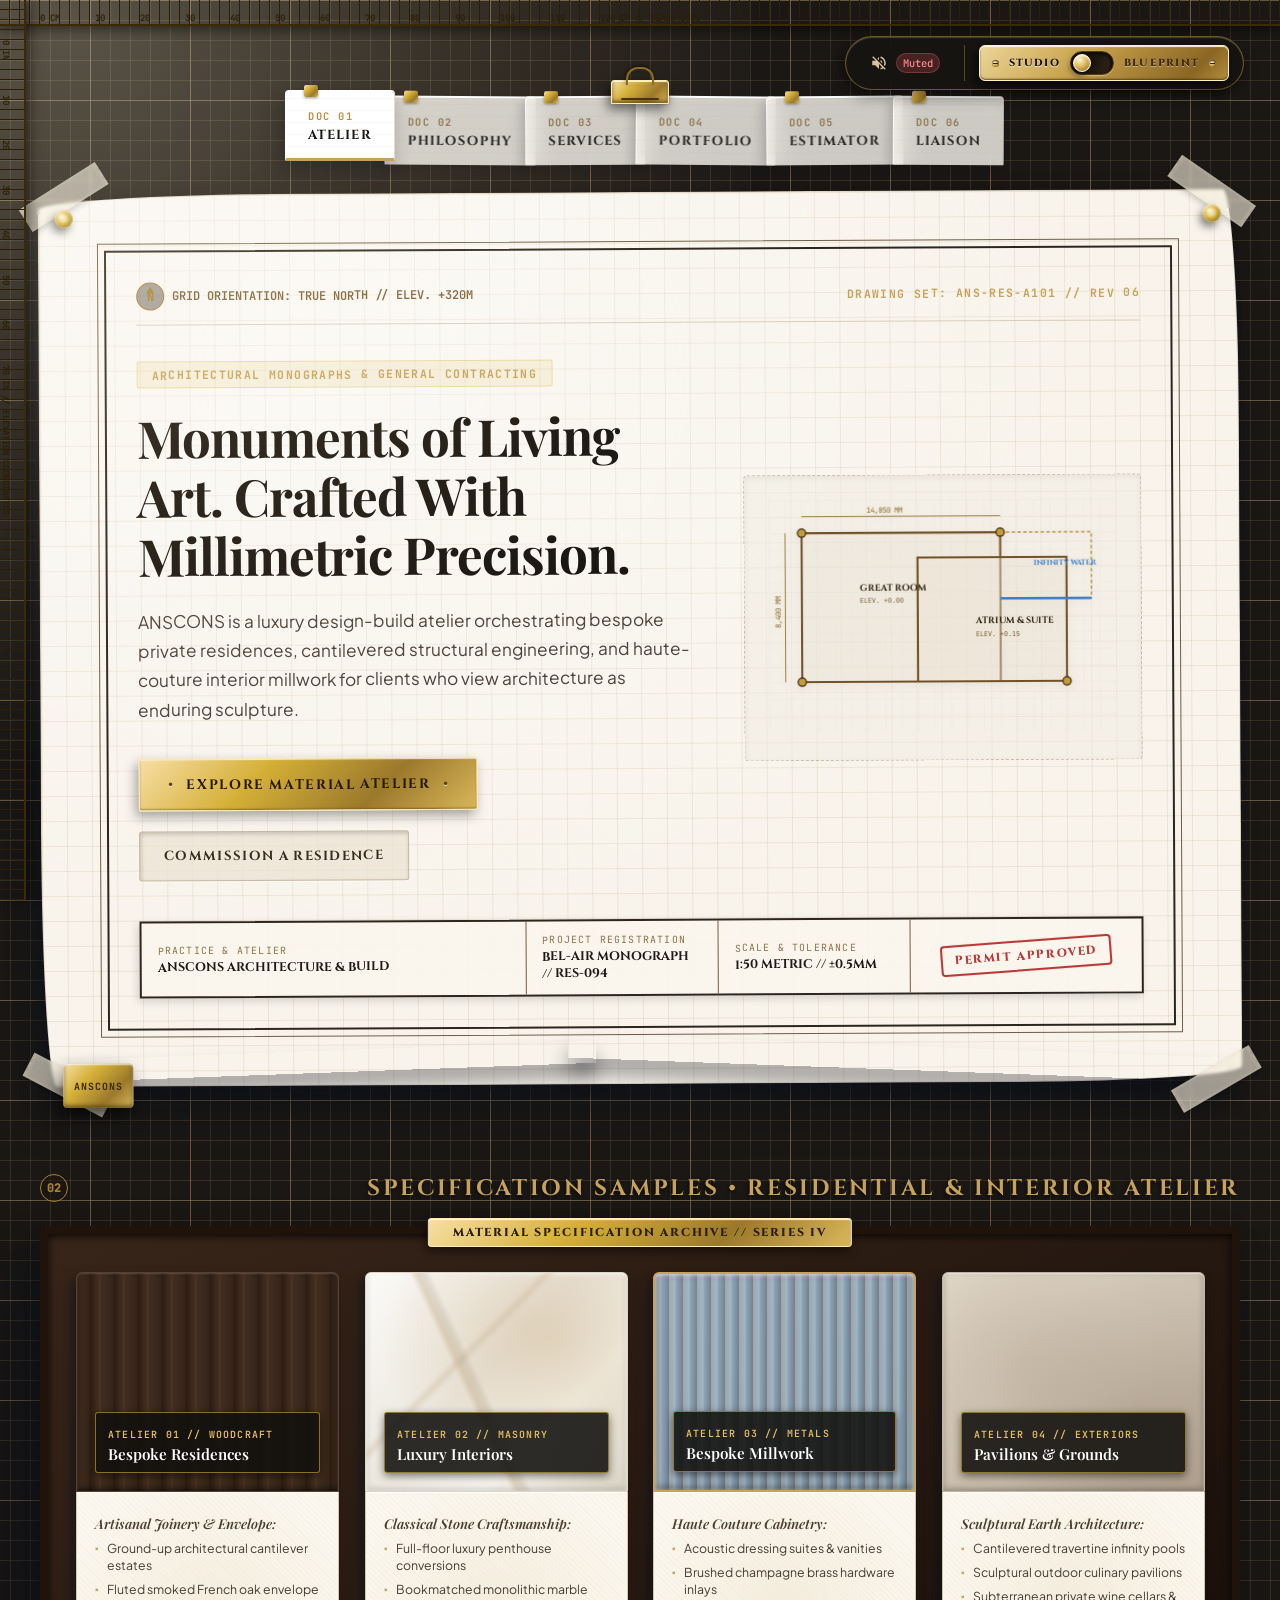
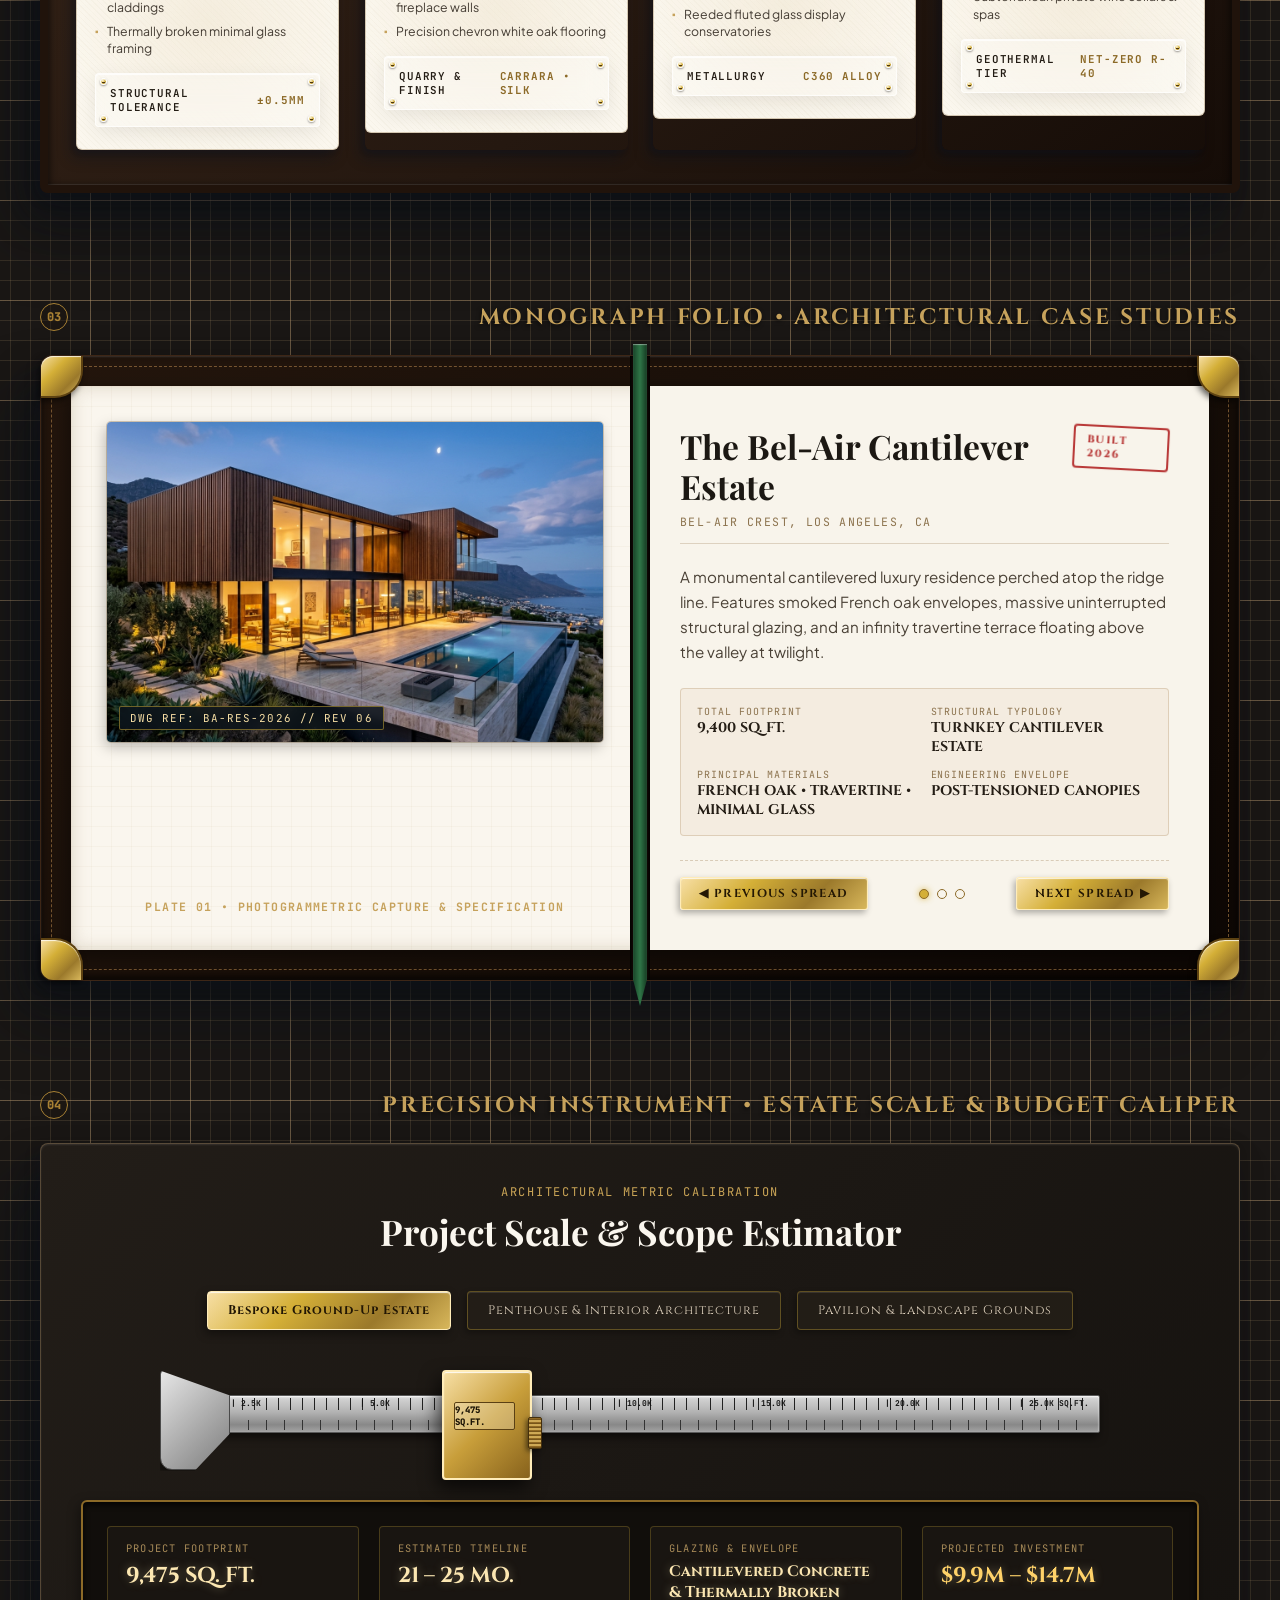
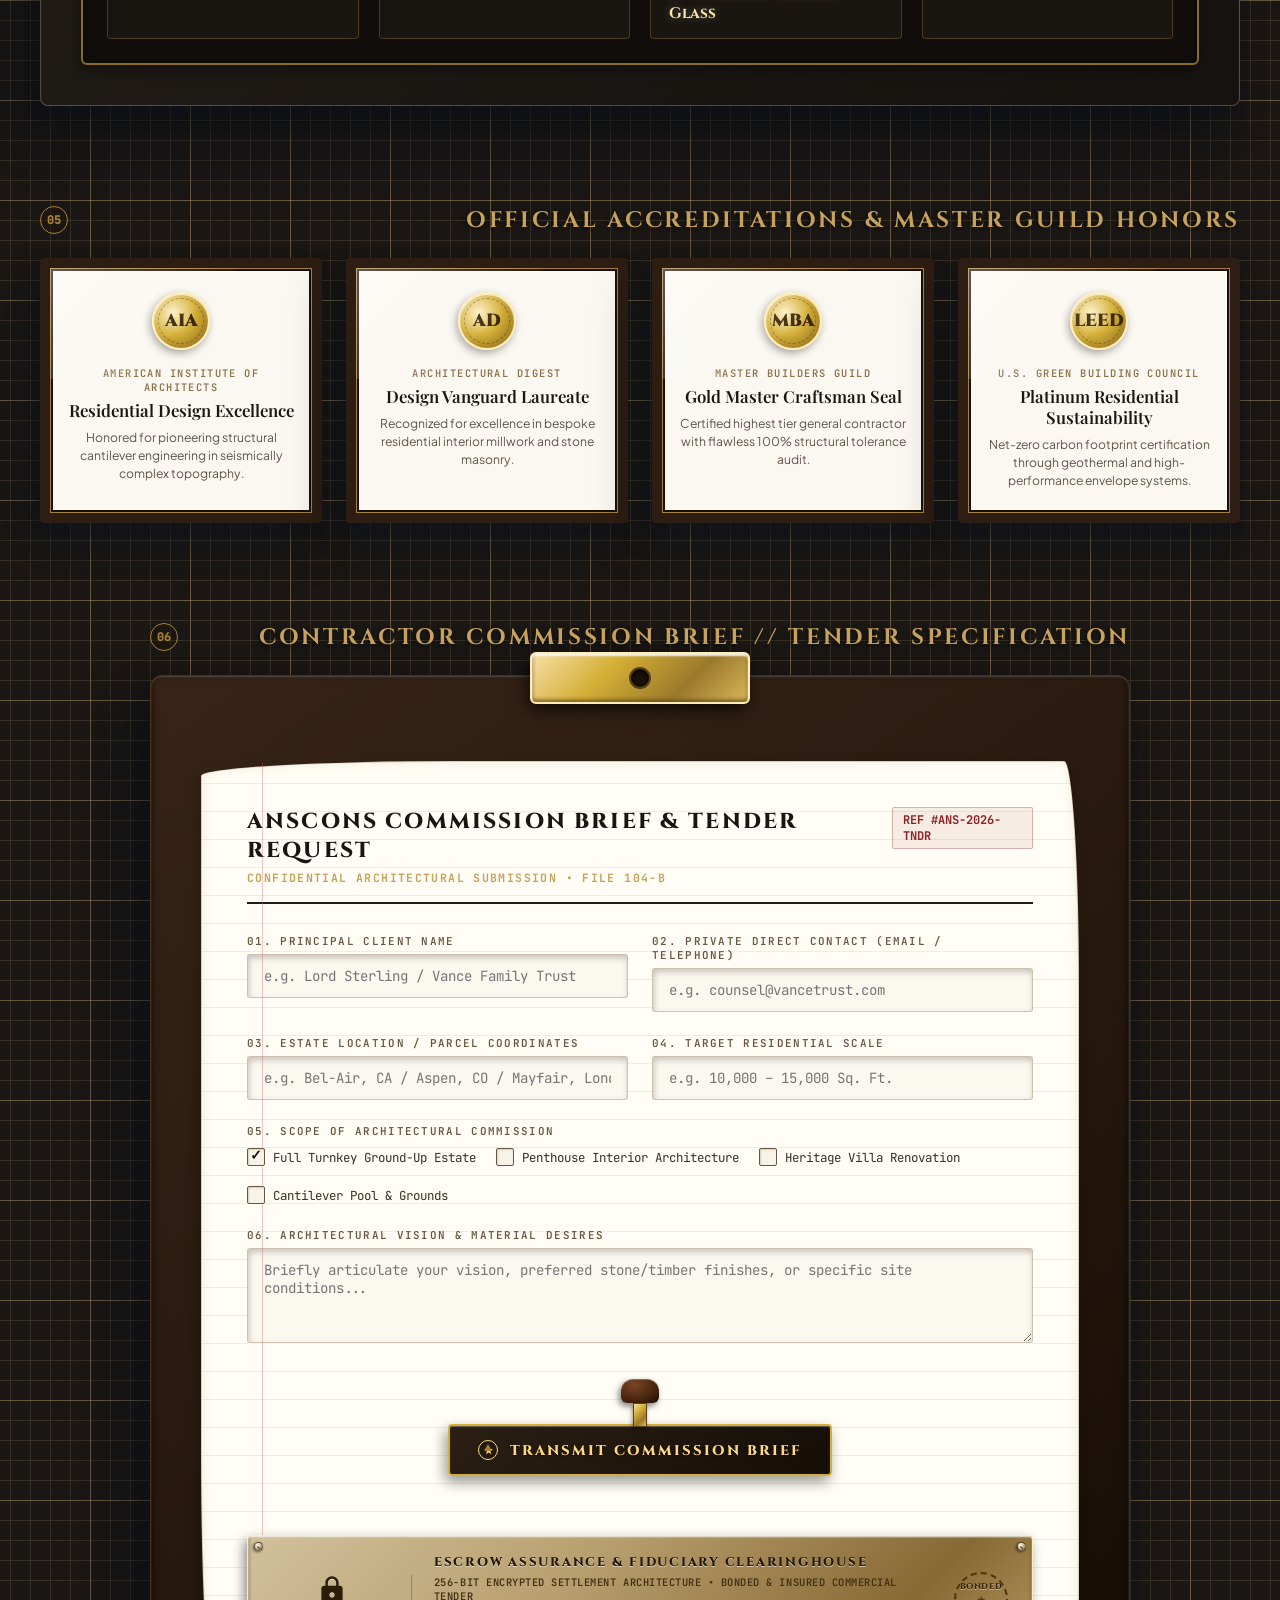
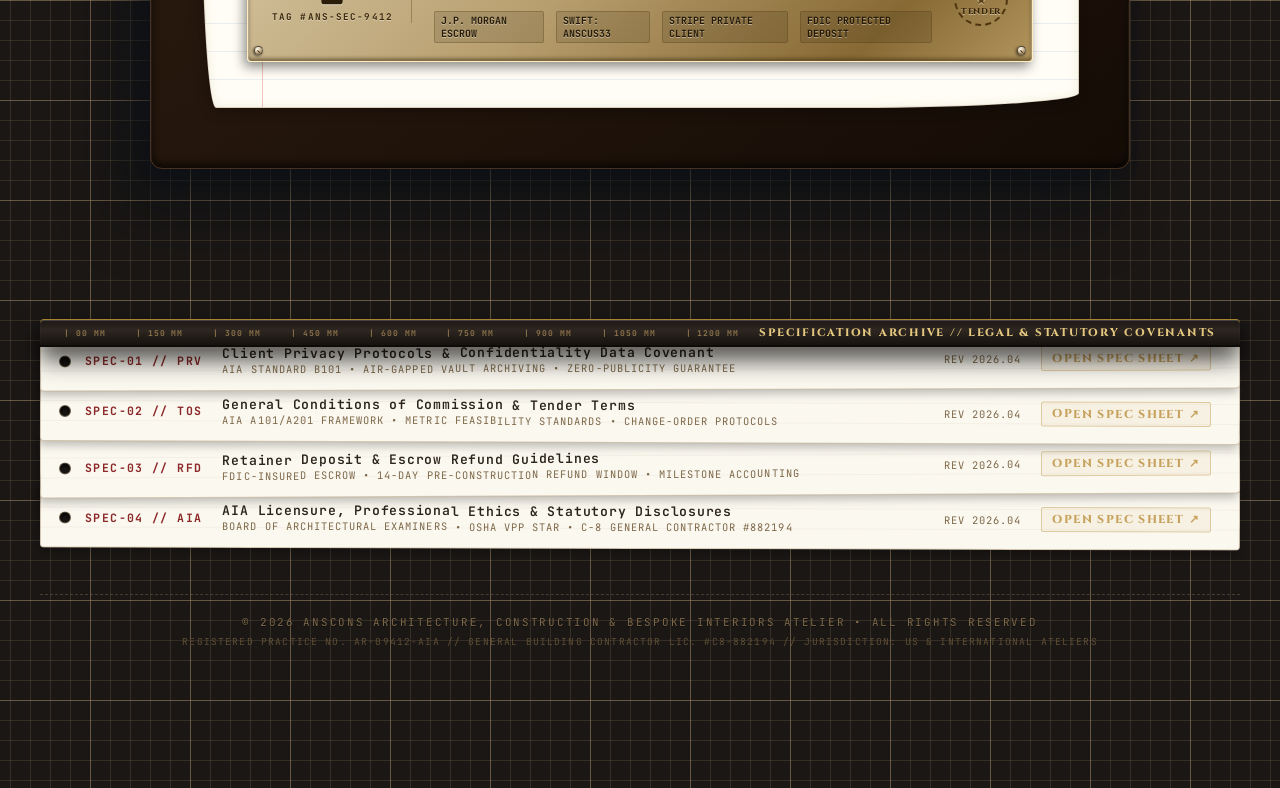
==== index.html @ 358060ad "Website UI completed" ====
<!DOCTYPE html>
<html lang="en">
<head>
  <meta charset="UTF-8">
  <meta name="viewport" content="width=device-width, initial-scale=1.0">
  <title>ANSCONS | Architecture, Construction & Bespoke Residential Interiors</title>
  <meta name="description" content="Bespoke General Contracting, Luxury Residential Architecture, and Refined Interior Millwork. Crafted with millimetric precision.">
  
  <!-- Skeuomorphic Stylesheets -->
  <link rel="stylesheet" href="css/main.css">
  <link rel="stylesheet" href="css/desk.css">
  <link rel="stylesheet" href="css/nav.css">
  <link rel="stylesheet" href="css/hero.css">
  <link rel="stylesheet" href="css/materials.css">
  <link rel="stylesheet" href="css/portfolio.css">
  <link rel="stylesheet" href="css/caliper.css">
  <link rel="stylesheet" href="css/credentials.css">
  <link rel="stylesheet" href="css/clipboard.css">
  <link rel="stylesheet" href="css/legal-specs.css">
  <link rel="stylesheet" href="css/responsive.css">
</head>
<body class="studio-mode" data-theme="studio">

  <!-- Floating Brass Return-To-Origin (Top of Desk) Compass Widget -->
  <button id="btn-return-origin" class="btn-return-origin" title="Return to Drawing Sheet Origin (Top)" aria-label="Return to top of drafting table">
    <span class="compass-needle" aria-hidden="true">▲</span>
    <span class="origin-text">ORIGIN (TOP)</span>
  </button>

  <!-- Desktop Virtual Light Glow (Top-Left Desk Lamp) -->
  <div class="desk-lamp-glow" aria-hidden="true"></div>

  <!-- Calibrated Metric & Imperial Marginal Desk Rulers -->
  <div class="desk-ruler-top" aria-hidden="true">
    <span>0 CM &nbsp; &nbsp; &nbsp; 10 &nbsp; &nbsp; &nbsp; 20 &nbsp; &nbsp; &nbsp; 30 &nbsp; &nbsp; &nbsp; 40 &nbsp; &nbsp; &nbsp; 50 &nbsp; &nbsp; &nbsp; 60 &nbsp; &nbsp; &nbsp; 70 &nbsp; &nbsp; &nbsp; 80 &nbsp; &nbsp; &nbsp; 90 &nbsp; &nbsp; &nbsp; 100 &nbsp; &nbsp; &nbsp; 110 &nbsp; &nbsp; &nbsp; 120 CM // SCALE 1:50</span>
  </div>
  <div class="desk-ruler-left" aria-hidden="true">
    <span>0 IN &nbsp; &nbsp; &nbsp; 10 &nbsp; &nbsp; &nbsp; 20 &nbsp; &nbsp; &nbsp; 30 &nbsp; &nbsp; &nbsp; 40 &nbsp; &nbsp; &nbsp; 50 &nbsp; &nbsp; &nbsp; 60 &nbsp; &nbsp; &nbsp; 70 IN // ELEVATION COORDINATES</span>
  </div>

  <!-- Desk HUD Controls (Audio Mute Toggle & Solid Cast-Brass Snap Toggle Switch) -->
  <div class="desk-controls-hud">
    <!-- Audio Toggle: MUTED BY DEFAULT per instructions -->
    <button class="desk-audio-toggle" id="desk-audio-toggle" aria-label="Toggle mechanical audio feedback">
      <svg class="audio-icon" viewBox="0 0 24 24">
        <path d="M16.5 12c0-1.77-1.02-3.29-2.5-4.03v2.21l2.45 2.45c.03-.2.05-.41.05-.63zm2.5 0c0 .94-.2 1.82-.54 2.64l1.51 1.51C20.63 14.91 21 13.5 21 12c0-4.28-2.99-7.86-7-8.77v2.06c2.89.86 5 3.54 5 6.71zM4.27 3L3 4.27 7.73 9H3v6h4l5 5v-6.73l4.25 4.25c-.67.52-1.42.93-2.25 1.18v2.06c1.38-.31 2.63-.95 3.69-1.81L19.73 21 21 19.73 4.27 3zM12 4L9.91 6.09 12 8.18V4z"/>
      </svg>
      <span class="desk-audio-badge" id="audio-status-badge">Muted</span>
    </button>

    <!-- Solid Cast-Brass Snap Toggle Switch (Studio Warm vs Cyanotype Blueprint) -->
    <div class="lamp-lever-container">
      <div class="brass-switch-plate" id="brass-theme-lever" title="Snap toggle switch between Studio Warm Lamp and Blueprint Cyanotype mode">
        <div class="plate-screw" aria-hidden="true"></div>
        <span class="switch-mode-label active" id="label-mode-studio">STUDIO</span>
        <div class="brass-toggle-housing" aria-hidden="true">
          <div class="brass-toggle-bat" id="brass-toggle-bat"></div>
        </div>
        <span class="switch-mode-label" id="label-mode-blueprint">BLUEPRINT</span>
        <div class="plate-screw" aria-hidden="true"></div>
      </div>
    </div>
  </div>

  <!-- Master Drafting Table Layout -->
  <div class="drafting-table">

    <!-- Sticky Architectural Tracing Paper (Vellum) Navigation Clamped with Brass Clips -->
    <header class="tracing-nav-container">
      <div class="tracing-nav-track">
        <div class="brass-blueprint-clip" aria-hidden="true"></div>
        <a href="index.html" class="vellum-tab active" title="Atelier Master Drawing Sheet">
          <div class="vellum-tab-clip" aria-hidden="true"></div>
          <span class="tab-code">DOC 01</span>
          <span class="tab-title">ATELIER</span>
        </a>
        <a href="about.html" class="vellum-tab" title="Philosophy & Heritage Ledger">
          <div class="vellum-tab-clip" aria-hidden="true"></div>
          <span class="tab-code">DOC 02</span>
          <span class="tab-title">PHILOSOPHY</span>
        </a>
        <a href="services.html" class="vellum-tab" title="Bespoke Architectural Services">
          <div class="vellum-tab-clip" aria-hidden="true"></div>
          <span class="tab-code">DOC 03</span>
          <span class="tab-title">SERVICES</span>
        </a>
        <a href="projects.html" class="vellum-tab" title="Monograph Folio of Built Works">
          <div class="vellum-tab-clip" aria-hidden="true"></div>
          <span class="tab-code">DOC 04</span>
          <span class="tab-title">PORTFOLIO</span>
        </a>
        <a href="estimator.html" class="vellum-tab" title="Scale Caliper Project Estimator">
          <div class="vellum-tab-clip" aria-hidden="true"></div>
          <span class="tab-code">DOC 05</span>
          <span class="tab-title">ESTIMATOR</span>
        </a>
        <a href="contact.html" class="vellum-tab" title="Commission Liaison Brief">
          <div class="vellum-tab-clip" aria-hidden="true"></div>
          <span class="tab-code">DOC 06</span>
          <span class="tab-title">LIAISON</span>
        </a>
      </div>
    </header>

    <!-- SECTION 1: Master Architectural Blueprint & Title Block (Hero) -->
    <section id="section-hero" class="hero-blueprint-sheet paper-curl-shadow deckled-paper">
      <!-- Pinned Drafting Masking Tape & Brass Pushpins -->
      <div class="drafting-tape tape-tl"></div>
      <div class="drafting-tape tape-tr"></div>
      <div class="drafting-tape tape-bl"></div>
      <div class="drafting-tape tape-br"></div>
      <div class="brass-pushpin" style="top: 14px; left: 16px;"></div>
      <div class="brass-pushpin" style="top: 14px; right: 16px;"></div>

      <div class="blueprint-border-frame">
        <div class="sheet-header-meta">
          <div class="north-arrow-badge">
            <div class="north-symbol">N</div>
            <span>GRID ORIENTATION: TRUE NORTH // ELEV. +320M</span>
          </div>
          <div class="arch-label">DRAWING SET: ANS-RES-A101 // REV 06</div>
        </div>

        <div class="hero-content-core">
          <div class="hero-text-column">
            <div class="hero-subtitle-tag">
              <span class="arch-label">ARCHITECTURAL MONOGRAPHS &amp; GENERAL CONTRACTING</span>
            </div>
            <h1 class="hero-main-title">Monuments of Living Art. Crafted With Millimetric Precision.</h1>
            <p class="hero-description-copy">
              ANSCONS is a luxury design-build atelier orchestrating bespoke private residences, cantilevered structural engineering, and haute-couture interior millwork for clients who view architecture as enduring sculpture.
            </p>
            <div class="hero-actions-cluster">
              <a href="#section-materials" class="btn-brass-plaque">EXPLORE MATERIAL ATELIER</a>
              <a href="#section-commission" class="btn-vellum-debossed">COMMISSION A RESIDENCE</a>
            </div>
          </div>

          <!-- Hero Right: Architectural Floor Plan & Structural Isometric SVG -->
          <div class="hero-schematic-preview">
            <svg class="schematic-svg" viewBox="0 0 420 280" fill="none" xmlns="http://www.w3.org/2000/svg">
              <!-- Grid background -->
              <defs>
                <pattern id="hero-grid" width="20" height="20" patternUnits="userSpaceOnUse">
                  <path d="M 20 0 L 0 0 0 20" fill="none" stroke="rgba(180,150,110,0.15)" stroke-width="0.8"/>
                </pattern>
              </defs>
              <rect width="420" height="280" fill="url(#hero-grid)" />
              
              <!-- Cantilever Floor Plan Walls -->
              <rect x="40" y="40" width="240" height="180" stroke="#705228" stroke-width="2.5" fill="rgba(240,230,215,0.3)"/>
              <rect x="180" y="70" width="180" height="150" stroke="#705228" stroke-width="2.5" fill="rgba(240,230,215,0.4)"/>
              
              <!-- Cantilever Balcony & Infinity Edge -->
              <path d="M 280 40 L 390 40 L 390 120 L 280 120" stroke="#b89347" stroke-dasharray="4 3" stroke-width="1.8"/>
              <path d="M 280 120 L 390 120" stroke="#3b7cc4" stroke-width="3"/>
              
              <!-- Column nodes & dimensions -->
              <circle cx="40" cy="40" r="5" fill="#c49b38" stroke="#3d290c" stroke-width="1.5"/>
              <circle cx="280" cy="40" r="5" fill="#c49b38" stroke="#3d290c" stroke-width="1.5"/>
              <circle cx="40" cy="220" r="5" fill="#c49b38" stroke="#3d290c" stroke-width="1.5"/>
              <circle cx="360" cy="220" r="5" fill="#c49b38" stroke="#3d290c" stroke-width="1.5"/>
              
              <!-- Dimension Lines -->
              <line x1="40" y1="20" x2="280" y2="20" stroke="#8c6a28" stroke-width="1"/>
              <text x="140" y="16" font-family="'JetBrains Mono'" font-size="9" fill="#8c6a28" text-anchor="middle">14,850 MM</text>
              <line x1="20" y1="40" x2="20" y2="220" stroke="#8c6a28" stroke-width="1"/>
              <text x="14" y="135" font-family="'JetBrains Mono'" font-size="9" fill="#8c6a28" text-anchor="middle" transform="rotate(-90 14 135)">8,400 MM</text>

              <!-- Space labels -->
              <text x="110" y="110" font-family="'Cinzel'" font-size="11" font-weight="700" fill="#2e2211">GREAT ROOM</text>
              <text x="110" y="125" font-family="'JetBrains Mono'" font-size="8" fill="#755a30">ELEV. +0.00</text>

              <text x="250" y="150" font-family="'Cinzel'" font-size="11" font-weight="700" fill="#2e2211">ATRIUM &amp; SUITE</text>
              <text x="250" y="165" font-family="'JetBrains Mono'" font-size="8" fill="#755a30">ELEV. +0.15</text>

              <text x="320" y="80" font-family="'Cinzel'" font-size="9" font-weight="700" fill="#3b7cc4">INFINITY WATER</text>
            </svg>
          </div>
        </div>

        <!-- Master Title Block Standard -->
        <div class="architect-title-block">
          <div class="title-block-cell">
            <span class="cell-caption">PRACTICE &amp; ATELIER</span>
            <span class="cell-value">ANSCONS ARCHITECTURE &amp; BUILD</span>
          </div>
          <div class="title-block-cell">
            <span class="cell-caption">PROJECT REGISTRATION</span>
            <span class="cell-value">BEL-AIR MONOGRAPH // RES-094</span>
          </div>
          <div class="title-block-cell">
            <span class="cell-caption">SCALE &amp; TOLERANCE</span>
            <span class="cell-value">1:50 METRIC // ±0.5MM</span>
          </div>
          <div class="title-block-cell" style="align-items: center;">
            <div class="title-block-stamp">PERMIT APPROVED</div>
          </div>
        </div>
      </div>

      <!-- Solid Brass Corner Paperweight -->
      <div class="brass-corner-weight" aria-hidden="true">ANSCONS</div>
    </section>

    <!-- SECTION 2: Material Sample Desk Tray (Services) -->
    <section id="section-materials" class="material-tray-section">
      <div class="section-ribbon-tag">
        <div class="north-symbol">02</div>
        <h2 class="section-ribbon-title">Specification Samples • Residential &amp; Interior Atelier</h2>
      </div>

      <!-- Oiled Dark Walnut Organizer Box -->
      <div class="walnut-sample-tray">
        <div class="tray-brass-plaque">MATERIAL SPECIFICATION ARCHIVE // SERIES IV</div>

        <div class="material-samples-grid">
          
          <!-- Sample 1: Fluted French Smoked Oak (Bespoke Residential) -->
          <div class="material-block sample-wood" tabindex="0">
            <div class="material-surface">
              <div class="material-inlay-badge">
                <span class="material-code">ATELIER 01 // WOODCRAFT</span>
                <h3 class="material-title">Bespoke Residences</h3>
              </div>
            </div>
            
            <!-- Classic Coarse-Grain Watercolor Paper Card -->
            <div class="coarse-watercolor-card">
              <div class="classic-scope-title">Artisanal Joinery &amp; Envelope:</div>
              <ul class="spec-scope-list">
                <li class="spec-scope-item">Ground-up architectural cantilever estates</li>
                <li class="spec-scope-item">Fluted smoked French oak envelope claddings</li>
                <li class="spec-scope-item">Thermally broken minimal glass framing</li>
              </ul>

              <!-- Modern Juxtaposition: Floating Frosted Glass with Polished Brass Screws -->
              <div class="floating-frosted-glass">
                <div class="standoff-brass-screw screw-tl"></div>
                <div class="standoff-brass-screw screw-tr"></div>
                <div class="standoff-brass-screw screw-bl"></div>
                <div class="standoff-brass-screw screw-br"></div>
                <div class="modern-metrics-content">
                  <span>STRUCTURAL TOLERANCE</span>
                  <span class="modern-badge-metric">±0.5MM</span>
                </div>
              </div>
            </div>
          </div>

          <!-- Sample 2: Bookmatched Calacatta Gold Marble (Penthouse Interiors) -->
          <div class="material-block sample-marble" tabindex="0">
            <div class="material-surface">
              <div class="marble-vein"></div>
              <div class="material-inlay-badge">
                <span class="material-code">ATELIER 02 // MASONRY</span>
                <h3 class="material-title">Luxury Interiors</h3>
              </div>
            </div>

            <!-- Classic Coarse-Grain Watercolor Paper Card -->
            <div class="coarse-watercolor-card">
              <div class="classic-scope-title">Classical Stone Craftsmanship:</div>
              <ul class="spec-scope-list">
                <li class="spec-scope-item">Full-floor luxury penthouse conversions</li>
                <li class="spec-scope-item">Bookmatched monolithic marble fireplace walls</li>
                <li class="spec-scope-item">Precision chevron white oak flooring</li>
              </ul>

              <!-- Modern Juxtaposition: Floating Frosted Glass with Polished Brass Screws -->
              <div class="floating-frosted-glass">
                <div class="standoff-brass-screw screw-tl"></div>
                <div class="standoff-brass-screw screw-tr"></div>
                <div class="standoff-brass-screw screw-bl"></div>
                <div class="standoff-brass-screw screw-br"></div>
                <div class="modern-metrics-content">
                  <span>QUARRY &amp; FINISH</span>
                  <span class="modern-badge-metric">CARRARA • SILK</span>
                </div>
              </div>
            </div>
          </div>

          <!-- Sample 3: Fluted Architectural Glass & Brass (Millwork) -->
          <div class="material-block sample-glass" tabindex="0">
            <div class="material-surface">
              <div class="material-inlay-badge">
                <span class="material-code">ATELIER 03 // METALS</span>
                <h3 class="material-title">Bespoke Millwork</h3>
              </div>
            </div>

            <!-- Classic Coarse-Grain Watercolor Paper Card -->
            <div class="coarse-watercolor-card">
              <div class="classic-scope-title">Haute Couture Cabinetry:</div>
              <ul class="spec-scope-list">
                <li class="spec-scope-item">Acoustic dressing suites &amp; vanities</li>
                <li class="spec-scope-item">Brushed champagne brass hardware inlays</li>
                <li class="spec-scope-item">Reeded fluted glass display conservatories</li>
              </ul>

              <!-- Modern Juxtaposition: Floating Frosted Glass with Polished Brass Screws -->
              <div class="floating-frosted-glass">
                <div class="standoff-brass-screw screw-tl"></div>
                <div class="standoff-brass-screw screw-tr"></div>
                <div class="standoff-brass-screw screw-bl"></div>
                <div class="standoff-brass-screw screw-br"></div>
                <div class="modern-metrics-content">
                  <span>METALLURGY</span>
                  <span class="modern-badge-metric">C360 ALLOY</span>
                </div>
              </div>
            </div>
          </div>

          <!-- Sample 4: Honed Roman Travertine (Estate Grounds) -->
          <div class="material-block sample-stone" tabindex="0">
            <div class="material-surface">
              <div class="material-inlay-badge">
                <span class="material-code">ATELIER 04 // EXTERIORS</span>
                <h3 class="material-title">Pavilions &amp; Grounds</h3>
              </div>
            </div>

            <!-- Classic Coarse-Grain Watercolor Paper Card -->
            <div class="coarse-watercolor-card">
              <div class="classic-scope-title">Sculptural Earth Architecture:</div>
              <ul class="spec-scope-list">
                <li class="spec-scope-item">Cantilevered travertine infinity pools</li>
                <li class="spec-scope-item">Sculptural outdoor culinary pavilions</li>
                <li class="spec-scope-item">Subterranean private wine cellars &amp; spas</li>
              </ul>

              <!-- Modern Juxtaposition: Floating Frosted Glass with Polished Brass Screws -->
              <div class="floating-frosted-glass">
                <div class="standoff-brass-screw screw-tl"></div>
                <div class="standoff-brass-screw screw-tr"></div>
                <div class="standoff-brass-screw screw-bl"></div>
                <div class="standoff-brass-screw screw-br"></div>
                <div class="modern-metrics-content">
                  <span>GEOTHERMAL TIER</span>
                  <span class="modern-badge-metric">NET-ZERO R-40</span>
                </div>
              </div>
            </div>
          </div>

        </div>
      </div>
    </section>

    <!-- SECTION 3: Leather-Bound Architectural Portfolio Folio (Past Projects) -->
    <section id="section-portfolio" class="portfolio-folio-section">
        <div class="section-ribbon-tag">
        <div class="north-symbol">03</div>
        <h2 class="section-ribbon-title">Monograph Folio • Architectural Case Studies</h2>
      </div>

      <!-- Hand-Stitched Leather Binder -->
      <div class="leather-folio-binder">
        <div class="brass-corner top-left" aria-hidden="true"></div>
        <div class="brass-corner top-right" aria-hidden="true"></div>
        <div class="brass-corner bottom-left" aria-hidden="true"></div>
        <div class="brass-corner bottom-right" aria-hidden="true"></div>
        <div class="binder-spine-groove" aria-hidden="true"></div>
        <div class="silk-ribbon-bookmark" aria-hidden="true"></div>

        <!-- Open Folio Spread -->
        <div class="folio-paper-spread">
          
          <!-- Left Page: Project Visual Render -->
          <div class="folio-page-left">
            <div class="page-photo-frame">
              <img id="folio-photo-img" class="page-photo-img" src="assets/images/project-1-belair.jpg" alt="The Bel-Air Cantilever Estate">
              <div id="folio-overlay-tag" class="photo-blueprint-overlay-tag">DWG REF: BA-RES-2026 // REV 06</div>
            </div>
            <div class="arch-label" style="text-align: center; margin-top: 10px;">PLATE 01 • PHOTOGRAMMETRIC CAPTURE &amp; SPECIFICATION</div>
          </div>

          <!-- Right Page: Monograph Text & Spec Sheet with 3D Page Turn Sheen -->
          <div class="folio-page-right">
            <!-- Dynamic Sweeping Light Sheen when Page Flips in 3D -->
            <div id="page-lighting-sheen" class="page-lighting-sheen" aria-hidden="true"></div>

            <div>
              <div class="monograph-meta-header">
                <div>
                  <h3 id="folio-project-title" class="monograph-project-title">The Bel-Air Cantilever Estate</h3>
                  <div id="folio-project-location" class="monograph-location">Bel-Air Crest, Los Angeles, CA</div>
                </div>
                <div class="title-block-stamp" style="font-size: 0.65rem; transform: rotate(3deg);">BUILT 2026</div>
              </div>

              <p id="folio-project-narrative" class="monograph-narrative">
                A monumental cantilevered luxury residence perched atop the ridge line. Features smoked French oak envelopes, massive uninterrupted structural glazing, and an infinity travertine terrace floating above the valley at twilight.
              </p>

              <!-- Technical Specs Grid -->
              <div class="architectural-specs-grid">
                <div class="spec-cell">
                  <span class="spec-cell-label">TOTAL FOOTPRINT</span>
                  <span id="spec-footprint" class="spec-cell-val">9,400 SQ. FT.</span>
                </div>
                <div class="spec-cell">
                  <span class="spec-cell-label">STRUCTURAL TYPOLOGY</span>
                  <span id="spec-typology" class="spec-cell-val">CANTILEVER ESTATE</span>
                </div>
                <div class="spec-cell">
                  <span class="spec-cell-label">PRINCIPAL MATERIALS</span>
                  <span id="spec-materials" class="spec-cell-val">FRENCH OAK • TRAVERTINE</span>
                </div>
                <div class="spec-cell">
                  <span class="spec-cell-label">ENGINEERING ENVELOPE</span>
                  <span id="spec-structural" class="spec-cell-val">POST-TENSIONED CANOPIES</span>
                </div>
              </div>
            </div>

            <!-- Page Navigation Controls -->
            <div class="folio-nav-controls">
              <button id="btn-folio-prev" class="btn-brass-turn">◀ PREVIOUS SPREAD</button>
              
              <div id="folio-dots" class="folio-page-indicators">
                <div class="folio-page-dot active" title="Plate 01: Bel-Air Estate"></div>
                <div class="folio-page-dot" title="Plate 02: Tribeca Penthouse"></div>
                <div class="folio-page-dot" title="Plate 03: Mayfair Villa"></div>
              </div>

              <button id="btn-folio-next" class="btn-brass-turn">NEXT SPREAD ▶</button>
            </div>

          </div>

        </div>
      </div>
    </section>

    <!-- SECTION 4: Architectural Sliding Vernier Caliper (Estimator) -->
    <section id="section-caliper" class="caliper-section">
      <div class="section-ribbon-tag">
        <div class="north-symbol">04</div>
        <h2 class="section-ribbon-title">Precision Instrument • Estate Scale &amp; Budget Caliper</h2>
      </div>

      <div class="caliper-board-housing">
        <div class="caliper-header">
          <div class="caliper-subtitle">ARCHITECTURAL METRIC CALIBRATION</div>
          <h3 class="caliper-main-heading">Project Scale &amp; Scope Estimator</h3>
        </div>

        <!-- Scope Selection Tabs -->
        <div class="scope-toggle-tabs">
          <button class="scope-btn active" data-scope="estate">Bespoke Ground-Up Estate</button>
          <button class="scope-btn" data-scope="penthouse">Penthouse &amp; Interior Architecture</button>
          <button class="scope-btn" data-scope="pavilion">Pavilion &amp; Landscape Grounds</button>
        </div>

        <!-- Physical Caliper Slider -->
        <div class="vernier-caliper-tool">
          <div class="caliper-fixed-jaw" aria-hidden="true"></div>
          
          <div class="caliper-main-beam">
            <div class="beam-scale-ticks">
              <span>| 2.5K</span>
              <span>| 5.0K</span>
              <span>| 7.5K</span>
              <span>| 10.0K</span>
              <span>| 15.0K</span>
              <span>| 20.0K</span>
              <span>| 25.0K SQ.FT.</span>
            </div>
            <div class="beam-scale-bottom-ticks"></div>
          </div>

          <!-- Sliding Jaw with Vernier Window & Knurled Brass Thumbwheel -->
          <div id="caliper-sliding-jaw" class="caliper-sliding-jaw" style="left: 38%;">
            <div class="caliper-thumbwheel" aria-hidden="true"></div>
            <div class="vernier-window">
              <span id="vernier-current-val">9,500 SQ.FT.</span>
            </div>
          </div>

          <!-- Accessible Touch & Keyboard Range Input -->
          <input type="range" id="caliper-slider-input" class="caliper-range-input" min="0" max="100" value="31" aria-label="Slide to adjust estate footprint">
        </div>

        <!-- Brass Readout Gauge Instrument -->
        <div class="caliper-readout-gauge">
          <div class="readout-cell">
            <span class="readout-label">PROJECT FOOTPRINT</span>
            <span id="readout-footprint" class="readout-value">9,500 SQ. FT.</span>
          </div>
          <div class="readout-cell">
            <span class="readout-label">ESTIMATED TIMELINE</span>
            <span id="readout-duration" class="readout-value">18 – 22 MO.</span>
          </div>
          <div class="readout-cell">
            <span class="readout-label">GLAZING &amp; ENVELOPE</span>
            <span id="readout-envelope" class="readout-value" style="font-size: 0.95rem;">Minimal Steel &amp; Triple Low-E</span>
          </div>
          <div class="readout-cell">
            <span class="readout-label">PROJECTED INVESTMENT</span>
            <span id="readout-investment" class="readout-value" style="color: #ffd269;">$10.2M – $14.8M</span>
          </div>
        </div>

      </div>
    </section>

    <!-- SECTION 5: Accreditations & Safety Awards -->
    <section id="section-credentials" class="credentials-section">
      <div class="section-ribbon-tag">
        <div class="north-symbol">05</div>
        <h2 class="section-ribbon-title">Official Accreditations &amp; Master Guild Honors</h2>
      </div>

      <div class="framed-awards-row">
        
        <div class="award-frame">
          <div class="award-gold-crest">AIA</div>
          <div class="award-org">AMERICAN INSTITUTE OF ARCHITECTS</div>
          <div class="award-title">Residential Design Excellence</div>
          <p class="award-desc">Honored for pioneering structural cantilever engineering in seismically complex topography.</p>
        </div>

        <div class="award-frame">
          <div class="award-gold-crest">AD</div>
          <div class="award-org">ARCHITECTURAL DIGEST</div>
          <div class="award-title">Design Vanguard Laureate</div>
          <p class="award-desc">Recognized for excellence in bespoke residential interior millwork and stone masonry.</p>
        </div>

        <div class="award-frame">
          <div class="award-gold-crest">MBA</div>
          <div class="award-org">MASTER BUILDERS GUILD</div>
          <div class="award-title">Gold Master Craftsman Seal</div>
          <p class="award-desc">Certified highest tier general contractor with flawless 100% structural tolerance audit.</p>
        </div>

        <div class="award-frame">
          <div class="award-gold-crest">LEED</div>
          <div class="award-org">U.S. GREEN BUILDING COUNCIL</div>
          <div class="award-title">Platinum Residential Sustainability</div>
          <p class="award-desc">Net-zero carbon footprint certification through geothermal and high-performance envelope systems.</p>
        </div>

      </div>
    </section>

    <!-- SECTION 6: Official Carbon-Copy Commission Brief & Mechanical Stamp (Contact) -->
    <section id="section-commission" class="commission-section">
      <div class="section-ribbon-tag">
        <div class="north-symbol">06</div>
        <h2 class="section-ribbon-title">Contractor Commission Brief // Tender Specification</h2>
      </div>

      <div class="architect-clipboard">
        <!-- Heavy Brass Spring Clamp -->
        <div class="clipboard-brass-clamp">
          <div class="clamp-hang-hole" aria-hidden="true"></div>
        </div>

        <!-- Carbon-Copy Paper Sheet -->
        <div class="carbon-copy-sheet">
          
          <div class="sheet-tender-header">
            <div>
              <h3 class="tender-main-title">ANSCONS COMMISSION BRIEF &amp; TENDER REQUEST</h3>
              <span class="arch-label">CONFIDENTIAL ARCHITECTURAL SUBMISSION • FILE 104-B</span>
            </div>
            <div class="tender-serial-badge">REF #ANS-2026-TNDR</div>
          </div>

          <form id="commission-brief-form">
            <div class="brief-form-grid">
              
              <div class="form-field-group">
                <label class="field-label" for="input-client-name">01. PRINCIPAL CLIENT NAME</label>
                <input type="text" id="input-client-name" class="debossed-input" placeholder="e.g. Lord Sterling / Vance Family Trust" required>
              </div>

              <div class="form-field-group">
                <label class="field-label" for="input-client-contact">02. PRIVATE DIRECT CONTACT (EMAIL / TELEPHONE)</label>
                <input type="text" id="input-client-contact" class="debossed-input" placeholder="e.g. counsel@vancetrust.com" required>
              </div>

              <div class="form-field-group">
                <label class="field-label" for="input-project-location">03. ESTATE LOCATION / PARCEL COORDINATES</label>
                <input type="text" id="input-project-location" class="debossed-input" placeholder="e.g. Bel-Air, CA / Aspen, CO / Mayfair, London">
              </div>

              <div class="form-field-group">
                <label class="field-label" for="input-target-scale">04. TARGET RESIDENTIAL SCALE</label>
                <input type="text" id="input-target-scale" class="debossed-input" placeholder="e.g. 10,000 – 15,000 Sq. Ft.">
              </div>

              <div class="form-field-group full-width">
                <label class="field-label">05. SCOPE OF ARCHITECTURAL COMMISSION</label>
                <div class="checkbox-scope-cluster">
                  <label class="pencil-checkbox-label">
                    <input type="checkbox" checked>
                    <span>Full Turnkey Ground-Up Estate</span>
                  </label>
                  <label class="pencil-checkbox-label">
                    <input type="checkbox">
                    <span>Penthouse Interior Architecture</span>
                  </label>
                  <label class="pencil-checkbox-label">
                    <input type="checkbox">
                    <span>Heritage Villa Renovation</span>
                  </label>
                  <label class="pencil-checkbox-label">
                    <input type="checkbox">
                    <span>Cantilever Pool &amp; Grounds</span>
                  </label>
                </div>
              </div>

              <div class="form-field-group full-width">
                <label class="field-label" for="input-project-vision">06. ARCHITECTURAL VISION &amp; MATERIAL DESIRES</label>
                <textarea id="input-project-vision" class="debossed-input" placeholder="Briefly articulate your vision, preferred stone/timber finishes, or specific site conditions..."></textarea>
              </div>

            </div>

            <!-- Mechanical Stamp Button Zone -->
            <div class="stamp-action-zone">
              <button type="button" id="btn-mechanical-stamp" class="mechanical-stamp-btn" title="Click to depress mechanical stamp and transmit commission brief">
                <div class="stamp-handle-assembly">
                  <div class="stamp-wood-knob"></div>
                  <div class="stamp-brass-shaft"></div>
                </div>
                <div class="stamp-die-base">
                  <span class="north-symbol" style="width: 20px; height: 20px; font-size: 0.6rem; color: #ffd885; border-color: #ffd885;">★</span>
                  <span class="stamp-action-label">TRANSMIT COMMISSION BRIEF</span>
                </div>
              </button>

              <div id="dispatch-toast" style="font-family: var(--font-mono); font-size: 0.72rem; color: #8c2525; margin-top: 14px; opacity: 0; transition: all 0.3s ease;"></div>
            </div>

            <!-- The Red Ink Stamped Seal (Revealed on submission) -->
            <div id="ink-seal" class="imprinted-ink-seal" aria-hidden="true">
              <div class="seal-title">ANSCONS ATELIER</div>
              <div id="seal-date-text" class="seal-date">14 SEP 2026</div>
              <div class="seal-status">COMMISSION LOGGED</div>
              <div id="seal-ref-text" style="font-size: 0.58rem; margin-top: 4px;">REF #ANS-2026-9412</div>
            </div>

          </form>

          <!-- Skeuomorphic Metal Security Asset Tag (Riveted Directly onto Masonite Board) -->
          <div class="clipboard-metal-asset-tag">
            <div class="asset-rivet rivet-tl" aria-hidden="true"></div>
            <div class="asset-rivet rivet-tr" aria-hidden="true"></div>
            <div class="asset-rivet rivet-bl" aria-hidden="true"></div>
            <div class="asset-rivet rivet-br" aria-hidden="true"></div>

            <!-- Left: Cryptographic Lock & Asset Tag ID -->
            <div class="tag-security-emblem">
              <svg class="lock-shield-icon" viewBox="0 0 24 24" fill="currentColor">
                <path d="M18 8h-1V6c0-2.76-2.24-5-5-5S7 3.24 7 6v2H6c-1.1 0-2 .9-2 2v10c0 1.1.9 2 2 2h12c1.1 0 2-.9 2-2V10c0-1.1-.9-2-2-2zm-6 9c-1.1 0-2-.9-2-2s.9-2 2-2 2 .9 2 2-.9 2-2 2zm3.1-9H8.9V6c0-1.71 1.39-3.1 3.1-3.1 1.71 0 3.1 1.39 3.1 3.1v2z"/>
              </svg>
              <span class="tag-serial-code">TAG #ANS-SEC-9412</span>
            </div>

            <!-- Center: Escrow & Fiduciary Commercial Clearinghouse Info -->
            <div class="tag-content-column">
              <div class="tag-main-title">ESCROW ASSURANCE &amp; FIDUCIARY CLEARINGHOUSE</div>
              <div class="tag-subtitle-spec">256-BIT ENCRYPTED SETTLEMENT ARCHITECTURE • BONDED &amp; INSURED COMMERCIAL TENDER</div>
              <div class="tag-clearing-partners">
                <span class="tag-clearing-badge">J.P. MORGAN ESCROW</span>
                <span class="tag-clearing-badge">SWIFT: ANSCUS33</span>
                <span class="tag-clearing-badge">STRIPE PRIVATE CLIENT</span>
                <span class="tag-clearing-badge">FDIC PROTECTED DEPOSIT</span>
              </div>
            </div>

            <!-- Right: Bonded Tender Certification Seal -->
            <div class="tag-bonded-seal">
              <span class="seal-ring-text">BONDED</span>
              <span class="seal-star-center">★</span>
              <span class="seal-ring-text">TENDER</span>
            </div>
          </div>

        </div>
      </div>
    </section>

    <!-- ARCHITECTURAL DOCUMENT INDEX (THE LEGAL FOOTER)
         A neat stack of thin Specification Sheets tucked under the cutting mat edge -->
    <footer class="drafting-table-footer-zone">
      
      <!-- Heavy Cutting Mat Bottom Lip / Edge -->
      <div class="cutting-mat-bottom-lip">
        <div class="mat-lip-metric-ticks">
          <span>| 00 MM</span>
          <span>| 150 MM</span>
          <span>| 300 MM</span>
          <span>| 450 MM</span>
          <span>| 600 MM</span>
          <span>| 750 MM</span>
          <span>| 900 MM</span>
          <span>| 1050 MM</span>
          <span>| 1200 MM</span>
        </div>
        <div class="mat-lip-title">SPECIFICATION ARCHIVE // LEGAL &amp; STATUTORY COVENANTS</div>
      </div>

      <!-- Tucked Specification Sheets Stack (Spec Sheets) -->
      <div class="tucked-spec-stack">
        
        <!-- Spec Sheet 1: Privacy Policy -->
        <div class="spec-sheet-tab" data-spec="spec-01" tabindex="0" role="button" aria-label="View SPEC-01: Client Privacy & Fiduciary Data Covenant">
          <div class="spec-hole-punch" aria-hidden="true"></div>
          <span class="spec-doc-id">SPEC-01 // PRV</span>
          <div>
            <div class="spec-doc-title">Client Privacy Protocols &amp; Confidentiality Data Covenant</div>
            <div class="spec-doc-classification">AIA Standard B101 • Air-Gapped Vault Archiving • Zero-Publicity Guarantee</div>
          </div>
          <span class="spec-doc-classification">REV 2026.04</span>
          <span class="spec-doc-action">OPEN SPEC SHEET ↗</span>
        </div>

        <!-- Spec Sheet 2: Terms of Service -->
        <div class="spec-sheet-tab" data-spec="spec-02" tabindex="0" role="button" aria-label="View SPEC-02: General Conditions of Commission & Tender Terms">
          <div class="spec-hole-punch" aria-hidden="true"></div>
          <span class="spec-doc-id">SPEC-02 // TOS</span>
          <div>
            <div class="spec-doc-title">General Conditions of Commission &amp; Tender Terms</div>
            <div class="spec-doc-classification">AIA A101/A201 Framework • Metric Feasibility Standards • Change-Order Protocols</div>
          </div>
          <span class="spec-doc-classification">REV 2026.04</span>
          <span class="spec-doc-action">OPEN SPEC SHEET ↗</span>
        </div>

        <!-- Spec Sheet 3: Refund Guidelines -->
        <div class="spec-sheet-tab" data-spec="spec-03" tabindex="0" role="button" aria-label="View SPEC-03: Retainer Deposit & Escrow Refund Guidelines">
          <div class="spec-hole-punch" aria-hidden="true"></div>
          <span class="spec-doc-id">SPEC-03 // RFD</span>
          <div>
            <div class="spec-doc-title">Retainer Deposit &amp; Escrow Refund Guidelines</div>
            <div class="spec-doc-classification">FDIC-Insured Escrow • 14-Day Pre-Construction Refund Window • Milestone Accounting</div>
          </div>
          <span class="spec-doc-classification">REV 2026.04</span>
          <span class="spec-doc-action">OPEN SPEC SHEET ↗</span>
        </div>

        <!-- Spec Sheet 4: Licensure & AIA Disclosures -->
        <div class="spec-sheet-tab" data-spec="spec-04" tabindex="0" role="button" aria-label="View SPEC-04: AIA Licensure, Ethics & Statutory Compliance">
          <div class="spec-hole-punch" aria-hidden="true"></div>
          <span class="spec-doc-id">SPEC-04 // AIA</span>
          <div>
            <div class="spec-doc-title">AIA Licensure, Professional Ethics &amp; Statutory Disclosures</div>
            <div class="spec-doc-classification">Board of Architectural Examiners • OSHA VPP Star • C-8 General Contractor #882194</div>
          </div>
          <span class="spec-doc-classification">REV 2026.04</span>
          <span class="spec-doc-action">OPEN SPEC SHEET ↗</span>
        </div>

      </div>

      <!-- Debossed Mat Imprint Stamp -->
      <div class="cutting-mat-imprint-stamp">
        <div class="mat-debossed-copyright">© 2026 ANSCONS ARCHITECTURE, CONSTRUCTION &amp; BESPOKE INTERIORS ATELIER • ALL RIGHTS RESERVED</div>
        <div class="mat-debossed-licensure">REGISTERED PRACTICE NO. AR-09412-AIA // GENERAL BUILDING CONTRACTOR LIC. #C8-882194 // JURISDICTION: US &amp; INTERNATIONAL ATELIERS</div>
      </div>

    </footer>

  </div>

  <!-- Architectural Specification Sheet Modal Inspector -->
  <div id="spec-modal-overlay" class="spec-modal-overlay" aria-hidden="true" role="dialog" aria-modal="true">
    <div class="spec-document-card">
      <div class="spec-modal-header">
        <div>
          <div id="modal-spec-code" class="spec-modal-code">SECTION 00 22 10 // SPEC-01</div>
          <h3 id="modal-spec-title" class="spec-modal-title">Client Privacy Protocols &amp; Data Covenant</h3>
          <div id="modal-spec-classification" class="spec-doc-classification" style="margin-top: 4px;">CLASS 1: STRICT CONFIDENTIALITY</div>
        </div>
        <button id="spec-modal-close-btn" class="spec-modal-close-btn">FOLD SPEC SHEET ✕</button>
      </div>

      <div id="modal-spec-body" class="spec-modal-body">
        <!-- Injected via JavaScript -->
      </div>

      <div class="spec-modal-seal-footer">
        <div id="modal-spec-ref" class="arch-label" style="color: #6b573e;">DOCUMENT RECORD: ANS-LEGAL-2026</div>
        <div class="title-block-stamp" style="font-size: 0.65rem;">OFFICIALLY ENACTED</div>
      </div>
    </div>
  </div>

  <!-- Skeuomorphic JavaScript Modules -->
  <script type="module" src="js/app.js"></script>
</body>
</html>
---- css/main.css ----
/* ==========================================================================
   ANSCONS ARCHITECTURE & BESPOKE RESIDENTIAL BUILDERS
   Skeuomorphic Master Drafting Table - Main Stylesheet
   ========================================================================== */

@import url('https://fonts.googleapis.com/css2?family=Cinzel:wght@500;600;700;900&family=Playfair+Display:ital,wght@0,500;0,600;0,700;1,400&family=Plus+Jakarta+Sans:wght@300;400;500;600;700&family=JetBrains+Mono:wght@400;500;600&display=swap');

:root {
  /* Unified Lighting Variables (Top-Left 315° Ambient Light) */
  --light-angle: 315deg;
  --light-color: rgba(255, 248, 235, 0.95);
  --ambient-warmth: rgba(240, 215, 175, 0.08);
  --shadow-color: rgba(10, 18, 28, 0.45);
  --shadow-color-ambient: rgba(12, 19, 30, 0.22);
  
  /* Luxury Material Palette */
  --brass-gold: #c6a25c;
  --brass-light: #e8c87e;
  --brass-dark: #8c6a28;
  --brass-gradient: linear-gradient(135deg, #f7dfa5 0%, #d4af37 35%, #9b792b 70%, #d8b75b 100%);
  --champagne-bronze: linear-gradient(135deg, #e3c9aa 0%, #b8936f 50%, #7d5939 100%);
  
  /* Wood Finishes */
  --walnut-dark: #2b1d14;
  --walnut-mid: #3d291c;
  --walnut-grain: #1d130c;
  --french-oak: #c5a073;
  --french-oak-dark: #8c6841;

  /* Architectural Stone & Glass */
  --calacatta-base: #f9f8f5;
  --calacatta-vein: #b89f78;
  --travertine-base: #e8ded1;
  --travertine-pore: #baa996;
  
  /* Drawing Sheets & Vellum */
  --vellum-paper: rgba(255, 252, 245, 0.88);
  --carbon-paper: #fffdf7;
  --blueprint-ink: #143258;
  --blueprint-grid-major: rgba(140, 190, 240, 0.28);
  --blueprint-grid-minor: rgba(140, 190, 240, 0.12);
  --blueprint-bg: #0d2238;
  --cutting-mat-bg: #132822;
  --cutting-mat-grid: rgba(160, 220, 180, 0.22);

  /* Performance-Optimized Static Layered Shadows (Zero JS Thrashing) */
  --shadow-elevation-1: 
    -2px 3px 5px var(--shadow-color-ambient),
    -5px 8px 14px var(--shadow-color);
  --shadow-elevation-2: 
    -3px 5px 8px var(--shadow-color-ambient),
    -8px 14px 22px rgba(10, 18, 28, 0.38),
    -16px 28px 45px rgba(10, 18, 28, 0.25);
  --shadow-elevation-3: 
    -4px 6px 12px var(--shadow-color-ambient),
    -14px 22px 36px rgba(8, 14, 22, 0.42),
    -28px 44px 70px rgba(8, 14, 22, 0.3);
  --shadow-inset-groove:
    inset 1px 2px 4px rgba(0, 0, 0, 0.45),
    inset -1px -1px 2px rgba(255, 255, 255, 0.15);
  --shadow-embossed:
    0 1px 0 rgba(255, 255, 255, 0.4),
    0 -1px 0 rgba(0, 0, 0, 0.6);

  /* Typography */
  --font-serif-luxury: 'Playfair Display', Georgia, serif;
  --font-title-arch: 'Cinzel', serif;
  --font-body: 'Plus Jakarta Sans', -apple-system, sans-serif;
  --font-mono: 'JetBrains Mono', monospace;

  /* Transitions */
  --ease-spring: cubic-bezier(0.34, 1.56, 0.64, 1);
  --ease-smooth: cubic-bezier(0.22, 1, 0.36, 1);
}

/* ==========================================================================
   THEME LIGHTING MATHEMATICS: STUDIO MODE VS. BLUEPRINT MODE
   ========================================================================== */

/* 1. STUDIO MODE: Warm, ambient drafting studio lighting, rich dark text on heavy cream cardstock */
body.studio-mode,
body[data-theme="studio"] {
  --desk-base-color: #1a1715;
  --desk-paper-bg: #f8f4ec;
  --desk-paper-ink: #1b2028;
  --desk-paper-subtle: #564c40;
  --grid-line-color: rgba(180, 150, 110, 0.18);
  --grid-line-major: rgba(200, 165, 120, 0.35);
  --lamp-glow-color: radial-gradient(circle at 20% 15%, rgba(255, 235, 195, 0.28) 0%, rgba(255, 215, 150, 0.1) 45%, transparent 75%);
  --sheet-border: rgba(180, 160, 130, 0.45);
  --card-deckle-shadow: rgba(10, 14, 20, 0.38);
  --brass-accent: #c6a25c;
}

/* 2. BLUEPRINT MODE: Deep architectural cyanotype blue with luminous white/cyan ink */
body.blueprint-mode,
body[data-theme="cyanotype"] {
  --desk-base-color: #071526;
  --desk-paper-bg: #0d2238;
  --desk-paper-ink: #f0f7ff;
  --desk-paper-subtle: #a4ccf0;
  --grid-line-color: rgba(100, 185, 255, 0.22);
  --grid-line-major: rgba(140, 215, 255, 0.42);
  --lamp-glow-color: radial-gradient(circle at 20% 15%, rgba(120, 210, 255, 0.22) 0%, rgba(50, 140, 220, 0.08) 50%, transparent 75%);
  --sheet-border: rgba(90, 170, 240, 0.5);
  --card-deckle-shadow: rgba(3, 8, 16, 0.6);
  --brass-accent: #6cd0ff;
}

/* Base Resets */
*, *::before, *::after {
  box-sizing: border-box;
  margin: 0;
  padding: 0;
  -webkit-font-smoothing: antialiased;
}

html {
  scroll-behavior: smooth;
  font-size: 16px;
  background-color: #071526;
}

body {
  font-family: var(--font-body);
  color: var(--desk-paper-ink);
  overflow-x: hidden;
  min-height: 100vh;
  position: relative;
  background-color: var(--desk-base-color);
  transition: background-color 0.5s ease, color 0.5s ease;
}

/* ==========================================================================
   MICRO-DEFLECTIONS & PAPER ORGANIC WARP
   Real paper edges are slightly deckled/curled, never mathematically flat.
   ========================================================================== */

/* Hand-cut / Deckled Organic Border-Radius */
.deckled-paper {
  border-radius: 255px 15px 225px 15px / 15px 225px 15px 255px;
}

/* Micro-Deflection Corner Lift Physics (Lifting 2-3mm off the desk mat) */
.paper-curl-shadow {
  position: relative;
}

.paper-curl-shadow::after {
  content: '';
  position: absolute;
  bottom: 12px;
  right: 14px;
  width: 55%;
  height: 24px;
  background: transparent;
  box-shadow: 0 16px 20px var(--card-deckle-shadow);
  transform: rotate(2.4deg) skew(2.5deg);
  z-index: -1;
  pointer-events: none;
  transition: box-shadow 0.4s ease, transform 0.4s ease;
}

.paper-curl-shadow::before {
  content: '';
  position: absolute;
  bottom: 12px;
  left: 14px;
  width: 45%;
  height: 22px;
  background: transparent;
  box-shadow: 0 14px 18px var(--card-deckle-shadow);
  transform: rotate(-1.8deg) skew(-2deg);
  z-index: -1;
  pointer-events: none;
}

/* Global Utility & Typography Classes */
.arch-label {
  font-family: var(--font-mono);
  font-size: 0.72rem;
  text-transform: uppercase;
  letter-spacing: 0.18em;
  color: var(--brass-accent);
}

.luxury-heading {
  font-family: var(--font-serif-luxury);
  font-weight: 600;
  letter-spacing: -0.02em;
}

.stamp-text {
  font-family: var(--font-title-arch);
  font-weight: 700;
  letter-spacing: 0.14em;
  text-transform: uppercase;
}

/* Accessibility: Reduced Motion */
@media (prefers-reduced-motion: reduce) {
  *, *::before, *::after {
    animation-duration: 0.01ms !important;
    animation-iteration-count: 1 !important;
    transition-duration: 0.01ms !important;
    scroll-behavior: auto !important;
  }
}
---- css/desk.css ----
/* ==========================================================================
   DRAFTING TABLE ENVIRONMENT & DESK ACCESSORIES
   ========================================================================== */

/* The Master Drafting Table Surface */
.drafting-table {
  position: relative;
  width: 100%;
  min-height: 100vh;
  background-color: var(--desk-base-color);
  background-image: 
    /* Grid Minor 20px */
    linear-gradient(to right, var(--grid-line-color) 1px, transparent 1px),
    linear-gradient(to bottom, var(--grid-line-color) 1px, transparent 1px),
    /* Grid Major 100px */
    linear-gradient(to right, rgba(200, 165, 120, 0.35) 1.5px, transparent 1.5px),
    linear-gradient(to bottom, rgba(200, 165, 120, 0.35) 1.5px, transparent 1.5px);
  background-size: 
    20px 20px, 
    20px 20px, 
    100px 100px, 
    100px 100px;
  background-position: center top;
  padding: 80px 40px 120px 40px;
  overflow-x: clip; /* Preserves position: sticky for descendant elements while preventing horizontal blowout */
  transition: background-color 0.6s var(--ease-smooth);
}

/* Floating Brass Return-To-Origin (Top of Desk) Compass Widget */
.btn-return-origin {
  position: fixed;
  bottom: 32px;
  right: 32px;
  z-index: 1100;
  display: flex;
  align-items: center;
  gap: 8px;
  background: rgba(22, 19, 16, 0.92);
  backdrop-filter: blur(12px);
  -webkit-backdrop-filter: blur(12px);
  border: 1.5px solid #d4af37;
  border-radius: 30px;
  padding: 8px 16px;
  color: #ffeaae;
  font-family: var(--font-mono);
  font-size: 0.68rem;
  font-weight: 700;
  letter-spacing: 0.12em;
  cursor: pointer;
  box-shadow: 
    -3px 6px 18px rgba(0, 0, 0, 0.6),
    inset 0 1px 1px rgba(255, 255, 255, 0.3);
  opacity: 0;
  visibility: hidden;
  transform: translateY(16px);
  transition: all 0.3s var(--ease-spring);
  user-select: none;
}

.btn-return-origin.visible {
  opacity: 1;
  visibility: visible;
  transform: translateY(0);
}

.btn-return-origin:hover {
  background: var(--brass-gradient);
  color: #211604;
  border-color: #ffecb8;
  transform: translateY(-2px);
  box-shadow: 
    -4px 8px 24px rgba(0, 0, 0, 0.7),
    inset 0 1px 2px rgba(255, 255, 255, 0.9);
}

.compass-needle {
  font-size: 0.8rem;
  color: var(--brass-gold);
  transition: transform 0.3s ease;
}

.btn-return-origin:hover .compass-needle {
  color: #1a1204;
  transform: translateY(-2px);
}

body.blueprint-mode .btn-return-origin,
body[data-theme="cyanotype"] .btn-return-origin {
  background: rgba(8, 24, 42, 0.92);
  border-color: #64ffda;
  color: #d6f6ff;
}

body.blueprint-mode .btn-return-origin:hover,
body[data-theme="cyanotype"] .btn-return-origin:hover {
  background: linear-gradient(135deg, #64ffda 0%, #3e8bcc 100%);
  color: #051220;
}

/* Desk Lamp Warm Glow (Fixed Virtual Light at Top-Left) */
.desk-lamp-glow {
  position: fixed;
  top: -100px;
  left: -100px;
  width: 850px;
  height: 850px;
  background: radial-gradient(circle at center, rgba(255, 238, 195, 0.18) 0%, rgba(255, 220, 160, 0.08) 40%, transparent 75%);
  pointer-events: none;
  z-index: 99;
  mix-blend-mode: screen;
}

/* Edge Precision Calibrated Rulers (Top & Left) - Attached to Desk Origin (Not Viewport Fixed) */
.desk-ruler-top {
  position: absolute;
  top: 0;
  left: 0;
  right: 0;
  height: 26px;
  background: linear-gradient(to bottom, #d4af37 0%, #a88126 90%, #684f14 100%);
  border-bottom: 2px solid #3c2a07;
  box-shadow: 0 4px 12px rgba(0,0,0,0.45);
  z-index: 1000;
  display: flex;
  align-items: flex-end;
  padding: 0 40px;
  font-family: var(--font-mono);
  font-size: 9px;
  font-weight: 600;
  color: #2b1f07;
  background-image: repeating-linear-gradient(
    to right,
    transparent 0px,
    transparent 9px,
    #2b1f07 9px,
    #2b1f07 10px
  );
  user-select: none;
}

.desk-ruler-left {
  position: fixed;
  top: 0;
  left: 0;
  bottom: 0;
  width: 26px;
  background: linear-gradient(to right, #d4af37 0%, #a88126 90%, #684f14 100%);
  border-right: 2px solid #3c2a07;
  box-shadow: 4px 0 12px rgba(0,0,0,0.45);
  z-index: 1000;
  display: flex;
  flex-direction: column;
  justify-content: space-between;
  padding: 40px 0;
  font-family: var(--font-mono);
  font-size: 9px;
  font-weight: 600;
  color: #2b1f07;
  background-image: repeating-linear-gradient(
    to bottom,
    transparent 0px,
    transparent 9px,
    #2b1f07 9px,
    #2b1f07 10px
  );
  user-select: none;
  writing-mode: vertical-lr;
  text-orientation: mixed;
}

/* Desk Control Toolbar (Top Right: Theme Switch & Audio Mute) */
.desk-controls-hud {
  position: fixed;
  top: 36px;
  right: 36px;
  z-index: 1100;
  display: flex;
  align-items: center;
  gap: 14px;
  background: rgba(22, 20, 18, 0.88);
  backdrop-filter: blur(12px);
  padding: 8px 14px;
  border-radius: 40px;
  border: 1px solid rgba(212, 175, 55, 0.45);
  box-shadow: 
    -3px 5px 15px rgba(0,0,0,0.5),
    inset 0 1px 1px rgba(255,255,255,0.2);
}

/* Audio Control Button (MUTED BY DEFAULT) */
.desk-audio-toggle {
  display: flex;
  align-items: center;
  gap: 8px;
  background: transparent;
  border: none;
  cursor: pointer;
  color: #d8c29d;
  font-family: var(--font-mono);
  font-size: 0.72rem;
  font-weight: 500;
  padding: 4px 10px;
  border-radius: 20px;
  transition: all 0.25s ease;
}

.desk-audio-toggle:hover {
  background: rgba(212, 175, 55, 0.15);
  color: #ffd67a;
}

.desk-audio-toggle .audio-icon {
  width: 18px;
  height: 18px;
  fill: currentColor;
}

.desk-audio-badge {
  font-size: 0.65rem;
  padding: 2px 6px;
  border-radius: 10px;
  background: rgba(255, 100, 100, 0.2);
  color: #ff8b8b;
  border: 1px solid rgba(255, 100, 100, 0.3);
}

.desk-audio-toggle.active .desk-audio-badge {
  background: rgba(80, 200, 120, 0.2);
  color: #72ef9e;
  border-color: rgba(80, 200, 120, 0.3);
}

/* ==========================================================================
   DESK SURFACE THEME LIGHTING MATHEMATICS
   ========================================================================== */

/* 1. Studio Warm Drafting Mode */
body.studio-mode .drafting-table,
body[data-theme="studio"] .drafting-table {
  background-color: var(--desk-base-color);
  background-image: 
    linear-gradient(to right, var(--grid-line-color) 1px, transparent 1px),
    linear-gradient(to bottom, var(--grid-line-color) 1px, transparent 1px),
    linear-gradient(to right, var(--grid-line-major) 1.5px, transparent 1.5px),
    linear-gradient(to bottom, var(--grid-line-major) 1.5px, transparent 1.5px);
}

body.studio-mode .desk-lamp-glow,
body[data-theme="studio"] .desk-lamp-glow {
  background: var(--lamp-glow-color);
}

/* 2. Architectural Cyanotype Blueprint Mode */
body.blueprint-mode .drafting-table,
body[data-theme="cyanotype"] .drafting-table {
  background-color: #071526;
  background-image: 
    linear-gradient(to right, rgba(80, 160, 240, 0.22) 1px, transparent 1px),
    linear-gradient(to bottom, rgba(80, 160, 240, 0.22) 1px, transparent 1px),
    linear-gradient(to right, rgba(120, 200, 255, 0.38) 1.5px, transparent 1.5px),
    linear-gradient(to bottom, rgba(120, 200, 255, 0.38) 1.5px, transparent 1.5px);
}

body.blueprint-mode .desk-lamp-glow,
body[data-theme="cyanotype"] .desk-lamp-glow {
  background: var(--lamp-glow-color);
}

/* ==========================================================================
   SOLID CAST-BRASS SNAP TOGGLE SWITCH (TOP RIGHT DESK HUD)
   ========================================================================== */

.lamp-lever-container {
  display: flex;
  align-items: center;
  gap: 12px;
  padding-left: 14px;
  border-left: 1px solid rgba(212, 175, 55, 0.35);
}

/* Solid Cast-Brass Switch Mounting Plate */
.brass-switch-plate {
  position: relative;
  display: flex;
  align-items: center;
  gap: 10px;
  background: linear-gradient(135deg, #ecd69a 0%, #c9a34d 40%, #8a6624 85%, #b58f3c 100%);
  border: 1.5px solid #fff0c7;
  border-radius: 6px;
  padding: 5px 12px;
  box-shadow: 
    -3px 5px 12px rgba(0, 0, 0, 0.65),
    inset 0 1px 1px rgba(255, 255, 255, 0.9),
    inset 0 -1px 2px rgba(70, 50, 10, 0.8);
  cursor: pointer;
  user-select: none;
  transition: transform 0.2s var(--ease-spring);
}

.brass-switch-plate:hover {
  transform: translateY(-1px);
  box-shadow: 
    -4px 7px 16px rgba(0, 0, 0, 0.7),
    inset 0 1px 2px rgba(255, 255, 255, 1);
}

/* Slotted Machine Screws on Switch Plate */
.plate-screw {
  width: 7px;
  height: 7px;
  border-radius: 50%;
  background: radial-gradient(circle at 35% 35%, #fff2cf 0%, #b8923a 60%, #583f12 100%);
  box-shadow: inset 0 1px 1px rgba(0,0,0,0.6);
  position: relative;
}

.plate-screw::after {
  content: '';
  position: absolute;
  top: 3px;
  left: 1px;
  right: 1px;
  height: 1px;
  background: #382607;
}

/* Engraved Mode Labels on Brass Plate */
.switch-mode-label {
  font-family: var(--font-title-arch);
  font-size: 0.64rem;
  font-weight: 800;
  letter-spacing: 0.12em;
  color: #3b2808;
  text-shadow: 0 1px 0 rgba(255, 255, 255, 0.4);
  transition: color 0.25s ease;
}

.switch-mode-label.active {
  color: #160f03;
  text-shadow: 0 1px 1px rgba(255, 255, 255, 0.8);
}

/* Recessed Knurled Bezel & Bat Toggle Lever */
.brass-toggle-housing {
  position: relative;
  width: 44px;
  height: 24px;
  background: radial-gradient(circle at center, #18120c 0%, #2e2216 70%, #0d0905 100%);
  border-radius: 12px;
  border: 1.5px solid #5a4014;
  box-shadow: 
    inset 0 2px 5px rgba(0, 0, 0, 0.9),
    0 1px 1px rgba(255, 255, 255, 0.3);
  display: flex;
  align-items: center;
  padding: 2px;
}

/* The Mechanical Cast-Brass Bat Lever */
.brass-toggle-bat {
  width: 18px;
  height: 18px;
  border-radius: 50%;
  background: radial-gradient(circle at 35% 30%, #fff7d9 0%, #dfb858 45%, #7e5c1a 100%);
  border: 1px solid #fffae8;
  box-shadow: 
    -2px 3px 6px rgba(0, 0, 0, 0.65),
    inset 0 1px 2px rgba(255, 255, 255, 1);
  transition: transform 0.3s var(--ease-spring), box-shadow 0.3s ease;
  transform: translateX(0);
}

/* Snap to Blueprint Mode */
body.blueprint-mode .brass-toggle-bat,
body[data-theme="cyanotype"] .brass-toggle-bat {
  transform: translateX(20px);
  background: radial-gradient(circle at 35% 30%, #e1f3ff 0%, #52a7eb 50%, #17528a 100%);
  border-color: #f0f8ff;
  box-shadow: 
    2px 3px 6px rgba(0, 0, 0, 0.65),
    0 0 8px rgba(82, 167, 235, 0.5);
}

/* Translucent Masking Tape Strips (Securing sheets to table) */
.drafting-tape {
  position: absolute;
  width: 90px;
  height: 26px;
  background: rgba(245, 238, 220, 0.62);
  backdrop-filter: blur(1.5px);
  box-shadow: 
    -2px 3px 6px rgba(0, 0, 0, 0.18),
    inset 0 0 4px rgba(215, 205, 180, 0.5);
  border-left: 2px dashed rgba(200, 190, 160, 0.4);
  border-right: 2px dashed rgba(200, 190, 160, 0.4);
  pointer-events: none;
  z-index: 40;
}

.drafting-tape.tape-tl {
  top: -12px;
  left: -20px;
  transform: rotate(-32deg);
}

.drafting-tape.tape-tr {
  top: -12px;
  right: -20px;
  transform: rotate(35deg);
}

.drafting-tape.tape-bl {
  bottom: -12px;
  left: -20px;
  transform: rotate(28deg);
}

.drafting-tape.tape-br {
  bottom: -12px;
  right: -20px;
  transform: rotate(-30deg);
}

/* Polished Knurled Brass Pushpins */
.brass-pushpin {
  position: absolute;
  width: 18px;
  height: 18px;
  border-radius: 50%;
  background: radial-gradient(circle at 35% 35%, #fff1c4 0%, #d4af37 45%, #7a5e19 100%);
  box-shadow: 
    -3px 5px 8px rgba(0,0,0,0.5),
    inset 0 1px 2px rgba(255,255,255,0.7);
  z-index: 50;
  pointer-events: none;
}

.brass-pushpin::after {
  content: '';
  position: absolute;
  top: 5px;
  left: 5px;
  width: 8px;
  height: 8px;
  border-radius: 50%;
  background: rgba(255,255,255,0.4);
  filter: blur(1px);
}

/* ==========================================================================
   MASTER ARCHITECTURAL HEADING SYSTEM (CROSS-PAGE UNIFIED SYSTEM)
   Matches index.html: .section-ribbon-tag, .north-symbol, .section-ribbon-title,
   .hero-subtitle-tag, .arch-label, .hero-main-title, .hero-description-copy
   ========================================================================== */

/* 1. Hero Subtitle Tag Badge */
.hero-subtitle-tag {
  display: inline-flex;
  align-items: center;
  gap: 8px;
  padding: 6px 14px;
  background: rgba(212, 175, 55, 0.12);
  border: 1px solid rgba(212, 175, 55, 0.35);
  border-radius: 2px;
  margin-bottom: 20px;
}

body.blueprint-mode .hero-subtitle-tag,
body[data-theme="cyanotype"] .hero-subtitle-tag {
  background: rgba(100, 255, 218, 0.12);
  border-color: rgba(100, 255, 218, 0.35);
}

.arch-label {
  font-family: var(--font-mono);
  font-size: 0.72rem;
  font-weight: 700;
  letter-spacing: 0.12em;
  color: #c6a25c;
  text-transform: uppercase;
}

body.blueprint-mode .arch-label,
body[data-theme="cyanotype"] .arch-label {
  color: #64ffda;
}

/* 2. Master Hero Main Heading */
.hero-main-title {
  font-family: var(--font-serif-luxury);
  font-size: clamp(2.3rem, 3.8vw, 3.4rem);
  line-height: 1.15;
  color: #1a1612;
  margin-bottom: 22px;
  letter-spacing: -0.02em;
}

body.blueprint-mode .hero-main-title,
body[data-theme="cyanotype"] .hero-main-title {
  color: #ffffff;
}

/* 3. Hero Description Copy */
.hero-description-copy {
  font-size: 1.08rem;
  line-height: 1.7;
  color: #4c443b;
  margin-bottom: 34px;
  max-width: 920px;
}

body.blueprint-mode .hero-description-copy,
body[data-theme="cyanotype"] .hero-description-copy {
  color: #bcd4ea;
}

/* 4. Master Section Ribbon Tag & Cluster */
.section-ribbon-tag {
  display: flex;
  align-items: center;
  justify-content: space-between;
  flex-wrap: wrap;
  gap: 16px;
  margin-bottom: 26px;
  position: relative;
  z-index: 10;
}

.ribbon-title-cluster {
  display: flex;
  align-items: center;
  gap: 14px;
  flex-wrap: wrap;
}

/* Circular Brass Compass Section Number Marker */
.north-symbol {
  width: 28px;
  height: 28px;
  border: 1.5px solid #a88134;
  border-radius: 50%;
  display: flex;
  align-items: center;
  justify-content: center;
  font-family: var(--font-mono);
  font-weight: 800;
  font-size: 0.75rem;
  color: #a88134;
  position: relative;
  flex-shrink: 0;
  background: rgba(30, 22, 14, 0.4);
}

body.blueprint-mode .north-symbol,
body[data-theme="cyanotype"] .north-symbol {
  border-color: #64ffda;
  color: #64ffda;
  background: rgba(10, 28, 48, 0.6);
}

.section-ribbon-tag .north-symbol::after {
  display: none;
}

/* Master Section Ribbon Title */
.section-ribbon-title,
.section-title-prominent {
  font-family: var(--font-title-arch);
  font-size: 1.4rem;
  font-weight: 700;
  color: var(--brass-gold);
  letter-spacing: 0.12em;
  text-transform: uppercase;
  text-shadow: -1px 2px 4px rgba(0, 0, 0, 0.6);
  margin: 0;
  line-height: 1.25;
}

body.blueprint-mode .section-ribbon-title,
body.blueprint-mode .section-title-prominent,
body[data-theme="cyanotype"] .section-ribbon-title,
body[data-theme="cyanotype"] .section-title-prominent {
  color: #ffffff;
  text-shadow: 
    -1px 2px 6px rgba(0, 0, 0, 0.9),
    0 0 16px rgba(100, 255, 218, 0.4);
}

/* Monospace Tool / Instruction Note Badge */
.peel-instructions-note {
  font-family: var(--font-mono);
  font-size: 0.68rem;
  font-weight: 600;
  letter-spacing: 0.1em;
  color: #e2d4be;
  background: rgba(26, 20, 14, 0.85);
  border: 1px solid rgba(198, 162, 92, 0.5);
  padding: 6px 14px;
  border-radius: 3px;
  backdrop-filter: blur(6px);
  -webkit-backdrop-filter: blur(6px);
  box-shadow: 
    0 3px 10px rgba(0, 0, 0, 0.55),
    inset 0 1px 0 rgba(255, 255, 255, 0.15);
  user-select: none;
  display: inline-flex;
  align-items: center;
  gap: 8px;
}

body.blueprint-mode .peel-instructions-note,
body[data-theme="cyanotype"] .peel-instructions-note {
  color: #a4ccf0;
  background: rgba(10, 28, 48, 0.88);
  border-color: rgba(100, 200, 255, 0.45);
  box-shadow: 
    0 3px 10px rgba(0, 0, 0, 0.7),
    inset 0 1px 0 rgba(100, 200, 255, 0.2);
}
---- css/nav.css ----
/* ==========================================================================
   ARCHITECTURAL TRACING PAPER (VELLUM) NAVIGATION
   Lightweight, semi-opaque vellum strips held by brass blueprint clips
   ========================================================================== */

.tracing-nav-container {
  position: sticky;
  top: 14px;
  z-index: 990;
  width: 100%;
  max-width: 1180px;
  margin: 0 auto 36px auto;
  height: 76px; /* Constant reserved height prevents layout shift */
  display: flex;
  align-items: flex-start;
  justify-content: center;
  pointer-events: none; /* Allow clicks through empty margins */
}

/* Condensed Sticky Dock: Keeps navbar permanently accessible while scrolling */
.tracing-nav-container.docked-sticky {
  top: 40px;
}

.tracing-nav-container.docked-sticky .tracing-nav-track {
  background: rgba(26, 22, 19, 0.88);
  backdrop-filter: blur(16px);
  -webkit-backdrop-filter: blur(16px);
  padding: 8px 18px 4px 18px;
  border-radius: 6px;
  border: 1px solid rgba(212, 175, 55, 0.45);
  box-shadow: 
    0 12px 32px rgba(0, 0, 0, 0.6),
    inset 0 1px 1px rgba(255, 255, 255, 0.25);
  transform: translateY(-2px);
}

.tracing-nav-container.docked-sticky .vellum-tab {
  padding: 9px 18px 7px 18px;
  background: rgba(255, 253, 248, 0.94);
  box-shadow: -2px 4px 10px rgba(0, 0, 0, 0.3);
}

body.blueprint-mode .tracing-nav-container.docked-sticky .tracing-nav-track,
body[data-theme="cyanotype"] .tracing-nav-container.docked-sticky .tracing-nav-track {
  background: rgba(8, 24, 42, 0.88);
  border-color: rgba(90, 160, 230, 0.5);
  box-shadow: 
    0 12px 32px rgba(2, 6, 12, 0.7),
    inset 0 1px 1px rgba(120, 200, 255, 0.2);
}

body.blueprint-mode .tracing-nav-container.docked-sticky .vellum-tab,
body[data-theme="cyanotype"] .tracing-nav-container.docked-sticky .vellum-tab {
  background: rgba(14, 38, 64, 0.92);
}

.tracing-nav-track {
  display: flex;
  align-items: flex-start;
  gap: -8px; /* Overlapping vellum sheets */
  padding: 16px 20px 0 20px;
  position: relative;
  pointer-events: auto; /* Restores clicks on track and tabs */
  transition: 
    background-color 0.25s ease,
    padding 0.25s ease,
    box-shadow 0.25s ease,
    border-color 0.25s ease,
    transform 0.25s var(--ease-smooth);
}

/* Photorealistic Brass Blueprint Clip on Navigation Rail */
.brass-blueprint-clip {
  position: absolute;
  top: 0;
  left: 50%;
  transform: translateX(-50%);
  width: 58px;
  height: 24px;
  background: var(--brass-gradient);
  border: 1.5px solid #ffecb8;
  border-radius: 3px 3px 1px 1px;
  box-shadow: 
    -3px 5px 12px rgba(0, 0, 0, 0.55),
    inset 0 1px 1px rgba(255, 255, 255, 0.9),
    inset 0 -2px 4px rgba(90, 65, 15, 0.8);
  z-index: 100;
  display: flex;
  justify-content: center;
  pointer-events: none;
}

/* Spring-steel wire handles folded back */
.brass-blueprint-clip::before {
  content: '';
  position: absolute;
  top: -14px;
  width: 28px;
  height: 18px;
  border: 2px solid #8c6a28;
  border-bottom: none;
  border-radius: 12px 12px 0 0;
  box-shadow: -1px -2px 4px rgba(0,0,0,0.35);
}

.brass-blueprint-clip::after {
  content: '';
  position: absolute;
  bottom: 3px;
  width: 38px;
  height: 2px;
  background: #4a330e;
  border-radius: 1px;
}

/* Translucent Vellum Navigation Strips */
.vellum-tab {
  position: relative;
  text-decoration: none;
  background: rgba(254, 251, 244, 0.78);
  backdrop-filter: blur(10px);
  -webkit-backdrop-filter: blur(10px);
  padding: 18px 22px 14px 22px;
  border-radius: 4px 4px 1px 1px;
  border-top: 1px solid rgba(255, 255, 255, 0.95);
  border-left: 1px solid rgba(255, 255, 255, 0.7);
  border-right: 1px solid rgba(190, 175, 150, 0.45);
  border-bottom: 1px solid rgba(210, 195, 170, 0.3);
  box-shadow: 
    -3px 5px 12px rgba(10, 14, 20, 0.22),
    inset 0 1px 0 rgba(255, 255, 255, 0.9);
  margin-right: -10px; /* Physical overlapping effect */
  transform-origin: top center;
  transition: transform 0.25s var(--ease-spring), box-shadow 0.25s ease, background 0.25s ease;
  cursor: pointer;
  display: flex;
  flex-direction: column;
  gap: 3px;
  user-select: none;
}

/* Micro-Clip on Individual Vellum Tabs */
.vellum-tab-clip {
  position: absolute;
  top: -6px;
  left: 18px;
  width: 14px;
  height: 12px;
  background: var(--brass-gradient);
  border-radius: 2px;
  box-shadow: 0 1px 3px rgba(0,0,0,0.4);
  z-index: 10;
  pointer-events: none;
}

/* Faint architectural draft ruling lines across the vellum */
.vellum-tab::before {
  content: '';
  position: absolute;
  top: 0;
  left: 0;
  right: 0;
  bottom: 0;
  background-image: repeating-linear-gradient(
    0deg,
    transparent,
    transparent 11px,
    rgba(140, 160, 180, 0.1) 11px,
    rgba(140, 160, 180, 0.1) 12px
  );
  pointer-events: none;
  opacity: 0.7;
}

/* Organic Hand-Placed Strip Slight Rotations */
.vellum-tab:nth-child(2) { transform: rotate(-0.6deg); }
.vellum-tab:nth-child(3) { transform: rotate(0.4deg); }
.vellum-tab:nth-child(4) { transform: rotate(-0.3deg); }
.vellum-tab:nth-child(5) { transform: rotate(0.5deg); }
.vellum-tab:nth-child(6) { transform: rotate(-0.4deg); }
.vellum-tab:nth-child(7) { transform: rotate(0.3deg); }

/* Vellum Strip Hover Physics: Subtle Hover Tilt (-0.5deg) and Depth Shift */
.vellum-tab:hover {
  transform: translateY(-8px) rotate(-0.5deg) scale(1.02);
  background: rgba(255, 255, 252, 0.95);
  box-shadow: 
    -6px 14px 26px rgba(10, 16, 24, 0.35),
    0 2px 4px rgba(0, 0, 0, 0.1),
    inset 0 1px 0 rgba(255, 255, 255, 1);
  z-index: 40;
}

.vellum-tab.active {
  transform: translateY(-6px) rotate(0deg);
  background: #ffffff;
  border-bottom: 3px solid var(--brass-gold);
  box-shadow: 
    -4px 10px 20px rgba(10, 16, 24, 0.3),
    inset 0 1px 0 rgba(255, 255, 255, 1);
  z-index: 30;
}

.tab-code {
  font-family: var(--font-mono);
  font-size: 0.65rem;
  font-weight: 600;
  color: #8c734b;
  letter-spacing: 0.14em;
}

.tab-title {
  font-family: var(--font-title-arch);
  font-size: 0.82rem;
  font-weight: 700;
  letter-spacing: 0.08em;
  color: #242220;
  white-space: nowrap;
}

.vellum-tab.active .tab-title {
  color: #1a1612;
}

.vellum-tab.active .tab-code {
  color: #b58b3c;
}

/* ==========================================================================
   BLUEPRINT MODE NAVIGATION ADAPTATION
   ========================================================================== */
body.blueprint-mode .vellum-tab,
body[data-theme="cyanotype"] .vellum-tab {
  background: rgba(12, 32, 54, 0.82);
  border-top-color: rgba(140, 210, 255, 0.45);
  border-left-color: rgba(140, 210, 255, 0.3);
  border-right-color: rgba(6, 16, 30, 0.7);
  border-bottom-color: rgba(6, 16, 30, 0.5);
  box-shadow: 
    -3px 5px 12px rgba(2, 6, 12, 0.5),
    inset 0 1px 0 rgba(140, 210, 255, 0.3);
}

body.blueprint-mode .tab-title,
body[data-theme="cyanotype"] .tab-title {
  color: #ebf5ff;
}

body.blueprint-mode .tab-code,
body[data-theme="cyanotype"] .tab-code {
  color: #79bdfa;
}

body.blueprint-mode .vellum-tab:hover,
body.blueprint-mode .vellum-tab.active,
body[data-theme="cyanotype"] .vellum-tab:hover,
body[data-theme="cyanotype"] .vellum-tab.active {
  background: #112d4d;
  border-bottom-color: #64ffda;
  box-shadow: 
    -6px 14px 26px rgba(1, 4, 8, 0.7),
    0 0 15px rgba(100, 200, 255, 0.2);
}
---- css/hero.css ----
/* ==========================================================================
   HERO: MASTER ARCHITECTURAL BLUEPRINT & TITLE BLOCK
   ========================================================================== */

.hero-blueprint-sheet {
  position: relative;
  max-width: 1220px;
  margin: 0 auto 90px auto;
  background-color: var(--desk-paper-bg);
  background-image: 
    radial-gradient(ellipse at 25% 20%, rgba(255, 255, 255, 0.4) 0%, transparent 60%),
    linear-gradient(to right, var(--grid-line-color) 1px, transparent 1px),
    linear-gradient(to bottom, var(--grid-line-color) 1px, transparent 1px);
  background-size: 100% 100%, 25px 25px, 25px 25px;
  border: 1px solid rgba(180, 160, 130, 0.4);
  box-shadow: var(--shadow-elevation-2);
  padding: 55px 65px;
  transition: all 0.5s ease;
  transform: rotate(-0.3deg); /* Slight natural desk rotation */
}

/* Authentic Double-Line Architectural Drawing Frame */
.blueprint-border-frame {
  position: relative;
  border: 2px solid #2d261e;
  padding: 30px;
  outline: 1px solid #705e46;
  outline-offset: 6px;
}

[data-theme="cyanotype"] .blueprint-border-frame {
  border-color: #79b7eb;
  outline-color: #3b709e;
}

/* Sheet Corner Coordinates & North Arrow */
.sheet-header-meta {
  display: flex;
  justify-content: space-between;
  align-items: center;
  border-bottom: 1.5px solid rgba(140, 115, 80, 0.3);
  padding-bottom: 14px;
  margin-bottom: 36px;
}

.north-arrow-badge {
  display: flex;
  align-items: center;
  gap: 8px;
  font-family: var(--font-mono);
  font-size: 0.75rem;
  font-weight: 600;
  color: #7d6138;
}

.north-symbol {
  width: 28px;
  height: 28px;
  border: 1.5px solid #a88134;
  border-radius: 50%;
  display: flex;
  align-items: center;
  justify-content: center;
  font-weight: 800;
  font-size: 0.75rem;
  color: #a88134;
  position: relative;
}

.north-symbol::after {
  content: '';
  position: absolute;
  top: 3px;
  width: 0;
  height: 0;
  border-left: 4px solid transparent;
  border-right: 4px solid transparent;
  border-bottom: 7px solid #a88134;
}

/* Hero Typography & Presentation */
.hero-content-core {
  display: grid;
  grid-template-columns: 1.4fr 1fr;
  gap: 50px;
  align-items: center;
  margin-bottom: 40px;
}

.hero-subtitle-tag {
  display: inline-flex;
  align-items: center;
  gap: 10px;
  padding: 5px 14px;
  background: rgba(212, 175, 55, 0.12);
  border: 1px solid rgba(212, 175, 55, 0.35);
  border-radius: 2px;
  margin-bottom: 20px;
}

.hero-main-title {
  font-family: var(--font-serif-luxury);
  font-size: 3.2rem;
  line-height: 1.15;
  color: #1a1612;
  margin-bottom: 22px;
}

[data-theme="cyanotype"] .hero-main-title {
  color: #ffffff;
}

.hero-description-copy {
  font-size: 1.08rem;
  line-height: 1.7;
  color: #4c443b;
  margin-bottom: 34px;
}

[data-theme="cyanotype"] .hero-description-copy {
  color: #bcd4ea;
}

/* Hero Skeuomorphic Action Buttons */
.hero-actions-cluster {
  display: flex;
  align-items: center;
  gap: 20px;
  flex-wrap: wrap;
}

/* Cast Brass Plaque Button */
.btn-brass-plaque {
  display: inline-flex;
  align-items: center;
  gap: 12px;
  background: var(--brass-gradient);
  color: #241904;
  text-decoration: none;
  font-family: var(--font-title-arch);
  font-size: 0.85rem;
  font-weight: 700;
  letter-spacing: 0.12em;
  padding: 16px 28px;
  border-radius: 3px;
  border: 1.5px solid #fce8ad;
  box-shadow: 
    -3px 5px 12px rgba(0,0,0,0.35),
    inset 0 1px 1px rgba(255,255,255,0.8),
    inset 0 -1px 2px rgba(90,65,15,0.6);
  transition: transform 0.2s var(--ease-spring), box-shadow 0.2s ease;
  position: relative;
  cursor: pointer;
}

.btn-brass-plaque::before,
.btn-brass-plaque::after {
  content: '•';
  font-size: 14px;
  color: #5c4314;
  text-shadow: 0 1px 0 rgba(255,255,255,0.6);
}

.btn-brass-plaque:hover {
  transform: translateY(-3px);
  box-shadow: 
    -4px 8px 18px rgba(0,0,0,0.4),
    inset 0 1px 2px rgba(255,255,255,0.9);
}

.btn-brass-plaque:active {
  transform: translateY(1px);
  box-shadow: 
    -1px 2px 4px rgba(0,0,0,0.3),
    inset 0 2px 4px rgba(0,0,0,0.4);
}

/* Debossed Wax / Parchment Button */
.btn-vellum-debossed {
  display: inline-flex;
  align-items: center;
  gap: 10px;
  background: rgba(235, 225, 208, 0.7);
  color: #382c1e;
  text-decoration: none;
  font-family: var(--font-title-arch);
  font-size: 0.82rem;
  font-weight: 700;
  letter-spacing: 0.1em;
  padding: 15px 24px;
  border-radius: 3px;
  border: 1px solid rgba(140, 110, 75, 0.4);
  box-shadow: 
    inset 1px 2px 4px rgba(0, 0, 0, 0.18),
    0 1px 1px rgba(255, 255, 255, 0.7);
  transition: all 0.22s ease;
  cursor: pointer;
}

.btn-vellum-debossed:hover {
  background: rgba(245, 238, 222, 0.95);
  box-shadow: 
    inset 1px 1px 2px rgba(0, 0, 0, 0.12),
    -2px 4px 10px rgba(0,0,0,0.2);
  transform: translateY(-2px);
}

/* Hero Right Side: Authentic Architectural Space Schematic & Dimension Lines */
.hero-schematic-preview {
  position: relative;
  background: rgba(240, 235, 225, 0.5);
  border: 1.5px dashed rgba(160, 135, 100, 0.5);
  border-radius: 4px;
  padding: 24px;
  box-shadow: inset 0 2px 6px rgba(0,0,0,0.06);
}

[data-theme="cyanotype"] .hero-schematic-preview {
  background: rgba(8, 24, 42, 0.6);
  border-color: rgba(90, 160, 230, 0.4);
}

.schematic-svg {
  width: 100%;
  height: auto;
  filter: drop-shadow(0 2px 4px rgba(0,0,0,0.08));
}

/* Master Architectural Title Block (Bottom-Right Box Standard in Blueprints) */
.architect-title-block {
  display: grid;
  grid-template-columns: 2fr 1fr 1fr 1.2fr;
  border: 2px solid #2d261e;
  background: rgba(250, 246, 238, 0.95);
  box-shadow: -2px 3px 8px rgba(0,0,0,0.15);
  margin-top: 30px;
}

[data-theme="cyanotype"] .architect-title-block {
  background: #0d2238;
  border-color: #6daae0;
}

.title-block-cell {
  padding: 12px 16px;
  border-right: 1px solid #705e46;
  display: flex;
  flex-direction: column;
  justify-content: center;
}

.title-block-cell:last-child {
  border-right: none;
}

.cell-caption {
  font-family: var(--font-mono);
  font-size: 0.62rem;
  color: #8c734b;
  text-transform: uppercase;
  letter-spacing: 0.12em;
  margin-bottom: 2px;
}

.cell-value {
  font-family: var(--font-title-arch);
  font-size: 0.78rem;
  font-weight: 700;
  color: #1f1a14;
}

[data-theme="cyanotype"] .cell-value {
  color: #e5f2ff;
}

/* Official Red Ink Architectural Permit Stamp */
.title-block-stamp {
  display: inline-flex;
  align-items: center;
  justify-content: center;
  border: 2px solid #b32a2a;
  border-radius: 4px;
  padding: 6px 12px;
  color: #b32a2a;
  font-family: var(--font-title-arch);
  font-size: 0.72rem;
  font-weight: 800;
  letter-spacing: 0.14em;
  text-transform: uppercase;
  transform: rotate(-4deg);
  box-shadow: 0 0 1px rgba(179, 42, 42, 0.6);
  opacity: 0.92;
  user-select: none;
}

/* Heavy Polished Brass Paperweight holding down blueprint corner */
.brass-corner-weight {
  position: absolute;
  bottom: -22px;
  left: 20px;
  width: 70px;
  height: 44px;
  background: var(--brass-gradient);
  border-radius: 4px;
  box-shadow: 
    -4px 8px 18px rgba(0,0,0,0.55),
    inset 0 1px 2px rgba(255,255,255,0.9),
    inset 0 -2px 4px rgba(70,50,15,0.8);
  display: flex;
  align-items: center;
  justify-content: center;
  font-family: var(--font-mono);
  font-size: 0.62rem;
  font-weight: 700;
  color: #3d2a09;
  letter-spacing: 0.1em;
  z-index: 60;
}
---- css/materials.css ----
/* ==========================================================================
   LUXURY ARCHITECTURAL MATERIAL SAMPLE TRAY (SERVICES)
   Material Dialogue: Modern Frosted Glass Floating Over Classic Watercolor Paper
   ========================================================================== */

.material-tray-section {
  position: relative;
  max-width: 1220px;
  margin: 0 auto 110px auto;
}

.section-ribbon-tag {
  display: flex;
  align-items: center;
  gap: 12px;
  margin-bottom: 24px;
}

.section-ribbon-title {
  font-family: var(--font-title-arch);
  font-size: 1.4rem;
  font-weight: 700;
  color: var(--brass-gold);
  letter-spacing: 0.12em;
  text-transform: uppercase;
  text-shadow: -1px 2px 4px rgba(0,0,0,0.6);
}

/* Master Walnut Sample Tray */
.walnut-sample-tray {
  position: relative;
  background: linear-gradient(145deg, #382519 0%, #251810 60%, #150c07 100%);
  border: 8px solid #20130b;
  border-radius: 8px;
  padding: 38px 28px 34px 28px;
  box-shadow: 
    var(--shadow-elevation-3),
    inset 0 2px 8px rgba(0, 0, 0, 0.85),
    inset 0 -1px 1px rgba(255, 255, 255, 0.15);
}

/* Inlaid Brass Tray Label Plate */
.tray-brass-plaque {
  position: absolute;
  top: -16px;
  left: 50%;
  transform: translateX(-50%);
  background: var(--brass-gradient);
  border: 1.5px solid #ffecb8;
  border-radius: 3px;
  padding: 6px 24px;
  font-family: var(--font-title-arch);
  font-size: 0.72rem;
  font-weight: 800;
  letter-spacing: 0.16em;
  color: #2b1d09;
  box-shadow: 
    -2px 4px 10px rgba(0, 0, 0, 0.5),
    inset 0 1px 1px rgba(255, 255, 255, 0.9);
  z-index: 20;
  white-space: nowrap;
}

/* Material Samples Grid */
.material-samples-grid {
  display: grid;
  grid-template-columns: repeat(4, 1fr);
  gap: 26px;
  perspective: 1400px;
}

/* Base Material Sample Block (Physical 3D Slab) */
.material-block {
  position: relative;
  border-radius: 6px;
  cursor: pointer;
  user-select: none;
  transform-style: preserve-3d;
  will-change: transform, box-shadow;
  transition: transform 0.35s var(--ease-spring), box-shadow 0.35s ease;
  box-shadow: var(--shadow-elevation-1);
}

/* Static Layered CSS Elevation on Hover (Zero JS Repaint Overhead) */
.material-block:hover,
.material-block:focus-visible {
  transform: translateY(-14px) translateZ(26px) rotateX(2deg);
  box-shadow: 
    -4px 8px 14px var(--shadow-color-ambient),
    -14px 26px 38px rgba(6, 10, 16, 0.55),
    -26px 48px 74px rgba(6, 10, 16, 0.4);
  z-index: 30;
}

/* Upper Physical Material Swatch Surface */
.material-surface {
  position: relative;
  height: 220px;
  border-radius: 6px 6px 0 0;
  overflow: hidden;
  display: flex;
  flex-direction: column;
  justify-content: flex-end;
  padding: 18px;
}

/* SAMPLE 1: Fluted French Smoked Oak (Bespoke Residential) */
.sample-wood .material-surface {
  background: 
    repeating-linear-gradient(
      90deg,
      #422e20 0px,
      #352418 12px,
      #2b1c12 13px,
      #4b3425 24px
    );
  border: 1px solid #5a3f2c;
  box-shadow: 
    inset 0 1px 2px rgba(255,255,255,0.2),
    inset 0 -2px 6px rgba(0,0,0,0.6);
}

/* SAMPLE 2: Bookmatched Calacatta Gold Marble (Interiors & Renovation) */
.sample-marble .material-surface {
  background: 
    radial-gradient(ellipse at 70% 30%, rgba(200, 170, 125, 0.4) 0%, transparent 65%),
    linear-gradient(135deg, #fbfaf7 0%, #ece8df 45%, #f7f5ee 70%, #d8d2c2 100%);
  border: 1px solid #dcd5c4;
  box-shadow: 
    inset 0 1px 4px rgba(255,255,255,0.9),
    inset 0 -2px 6px rgba(0,0,0,0.2);
}

.sample-marble .marble-vein {
  position: absolute;
  top: 0;
  left: 0;
  right: 0;
  bottom: 0;
  background-image: 
    linear-gradient(65deg, transparent 40%, rgba(184, 159, 120, 0.35) 42%, rgba(120, 100, 70, 0.15) 44%, transparent 46%),
    linear-gradient(-45deg, transparent 60%, rgba(190, 165, 130, 0.25) 62%, transparent 64%);
  pointer-events: none;
}

/* SAMPLE 3: Fluted Architectural Glass & Brass (Millwork) */
.sample-glass .material-surface {
  background: 
    repeating-linear-gradient(
      90deg,
      rgba(235, 245, 250, 0.6) 0px,
      rgba(195, 215, 230, 0.8) 6px,
      rgba(150, 180, 200, 0.9) 7px,
      rgba(240, 248, 255, 0.4) 14px
    ),
    linear-gradient(135deg, #2b3945 0%, #15202a 100%);
  border: 2px solid #c8a356;
  box-shadow: 
    inset 0 1px 4px rgba(255,255,255,0.8),
    inset 0 -2px 8px rgba(0,0,0,0.5);
}

/* SAMPLE 4: Honed Roman Travertine (Estate Grounds) */
.sample-stone .material-surface {
  background: 
    radial-gradient(circle at 30% 40%, rgba(170, 150, 130, 0.25) 0%, transparent 50%),
    radial-gradient(circle at 75% 70%, rgba(150, 130, 110, 0.3) 0%, transparent 60%),
    linear-gradient(145deg, #dfd6c6 0%, #c8bcab 60%, #b2a492 100%);
  border: 1px solid #bfb2a0;
  box-shadow: 
    inset 0 1px 2px rgba(255,255,255,0.6),
    inset 0 -2px 6px rgba(0,0,0,0.3);
}

/* Inlaid Identification Plaque on Swatch */
.material-inlay-badge {
  position: relative;
  background: rgba(18, 16, 14, 0.88);
  backdrop-filter: blur(8px);
  -webkit-backdrop-filter: blur(8px);
  border: 1px solid rgba(212, 175, 55, 0.6);
  border-radius: 3px;
  padding: 8px 12px;
  box-shadow: 0 3px 8px rgba(0,0,0,0.5);
  z-index: 10;
}

.material-code {
  font-family: var(--font-mono);
  font-size: 0.62rem;
  font-weight: 600;
  color: #e5be64;
  letter-spacing: 0.12em;
}

.material-title {
  font-family: var(--font-serif-luxury);
  font-size: 0.95rem;
  font-weight: 600;
  color: #ffffff;
  margin-top: 2px;
}

/* ==========================================================================
   MATERIAL DIALOGUE: MODERN FROSTED GLASS OVER CLASSIC WATERCOLOR PAPER
   ========================================================================== */

/* 1. Base Element: Heavy Coarse-Grain Watercolor Paper Card (Classic Foundation) */
.coarse-watercolor-card {
  position: relative;
  background-color: #fbf7ee;
  background-image: 
    radial-gradient(ellipse at 50% 50%, rgba(240, 230, 210, 0.6) 0%, transparent 80%),
    repeating-linear-gradient(
      45deg,
      transparent,
      transparent 3px,
      rgba(200, 185, 160, 0.08) 3px,
      rgba(200, 185, 160, 0.08) 4px
    );
  padding: 22px 18px;
  border-radius: 0 0 6px 6px;
  border: 1px solid rgba(180, 160, 130, 0.55);
  border-top: none;
  box-shadow: inset 0 1px 0 rgba(255, 255, 255, 0.95);
}

.classic-scope-title {
  font-family: var(--font-serif-luxury);
  font-size: 0.85rem;
  font-weight: 600;
  font-style: italic;
  color: #4a3e30;
  margin-bottom: 8px;
}

.spec-scope-list {
  list-style: none;
  display: flex;
  flex-direction: column;
  gap: 7px;
  margin-bottom: 16px;
}

.spec-scope-item {
  display: flex;
  align-items: flex-start;
  gap: 8px;
  font-size: 0.77rem;
  color: #443c33;
  line-height: 1.4;
}

.spec-scope-item::before {
  content: '▪';
  color: var(--brass-gold);
  font-size: 10px;
  margin-top: 1px;
}

/* 2. Modern Juxtaposition: Sharp, Floating Frosted Glass Pane (Glassmorphism) */
.floating-frosted-glass {
  position: relative;
  background: rgba(255, 255, 255, 0.28);
  backdrop-filter: blur(14px);
  -webkit-backdrop-filter: blur(14px);
  border: 1px solid rgba(255, 255, 255, 0.65);
  border-radius: 4px;
  padding: 12px 14px;
  box-shadow: 
    0 6px 20px rgba(0, 0, 0, 0.08),
    inset 0 1px 1px rgba(255, 255, 255, 0.8);
  margin-top: 10px;
  transform: translateZ(8px);
}

/* 3. Tiny Polished Brass Standoff Screws Fastening Glass onto Paper */
.standoff-brass-screw {
  position: absolute;
  width: 7px;
  height: 7px;
  border-radius: 50%;
  background: radial-gradient(circle at 35% 35%, #fff6db 0%, #d4af37 55%, #7e5c1a 100%);
  border: 0.5px solid #fff;
  box-shadow: 
    0 1px 2px rgba(0,0,0,0.4),
    inset 0 0.5px 0.5px rgba(255,255,255,0.9);
  pointer-events: none;
}

.standoff-brass-screw::after {
  content: '';
  position: absolute;
  top: 3px;
  left: 1px;
  right: 1px;
  height: 1px;
  background: #4b350e;
}

.standoff-brass-screw.screw-tl { top: 4px; left: 4px; }
.standoff-brass-screw.screw-tr { top: 4px; right: 4px; }
.standoff-brass-screw.screw-bl { bottom: 4px; left: 4px; }
.standoff-brass-screw.screw-br { bottom: 4px; right: 4px; }

/* Modern Technical Metrics inside the Glass Pane */
.modern-metrics-content {
  display: flex;
  justify-content: space-between;
  align-items: center;
  font-family: var(--font-mono);
  font-size: 0.68rem;
  font-weight: 600;
  letter-spacing: 0.08em;
  color: #231c14;
}

.modern-badge-metric {
  color: #8c6a28;
  font-weight: 700;
}

/* ==========================================================================
   BLUEPRINT MODE MATERIAL ADAPTATION
   ========================================================================== */
body.blueprint-mode .walnut-sample-tray {
  background: linear-gradient(145deg, #0f1c2b 0%, #07121e 60%, #03080e 100%);
  border-color: #0b1828;
}

body.blueprint-mode .coarse-watercolor-card {
  background-color: #0d2238;
  border-color: rgba(90, 160, 230, 0.4);
}

body.blueprint-mode .classic-scope-title {
  color: #b0d8ff;
}

body.blueprint-mode .spec-scope-item {
  color: #c9e4ff;
}

body.blueprint-mode .floating-frosted-glass {
  background: rgba(14, 40, 68, 0.45);
  border-color: rgba(100, 200, 255, 0.4);
  box-shadow: 0 6px 20px rgba(0, 0, 0, 0.4);
}

body.blueprint-mode .modern-metrics-content {
  color: #e5f2ff;
}

body.blueprint-mode .modern-badge-metric {
  color: #64ffda;
}
---- css/portfolio.css ----
/* ==========================================================================
   LEATHER-BOUND ARCHITECTURAL PORTFOLIO FOLIO (PAST PROJECTS)
   ========================================================================== */

.portfolio-folio-section {
  position: relative;
  max-width: 1220px;
  margin: 0 auto 110px auto;
}

/* Open Leather Binder Structure */
.leather-folio-binder {
  position: relative;
  background: linear-gradient(135deg, #24160d 0%, #170e08 60%, #0d0704 100%);
  border-radius: 12px;
  padding: 30px;
  box-shadow: 
    var(--shadow-elevation-3),
    inset 0 1px 2px rgba(255, 255, 255, 0.15),
    inset 0 -2px 8px rgba(0, 0, 0, 0.9);
  border: 1px solid #3d2616;
}

/* Perimeter Waxed Saddle Stitching */
.leather-folio-binder::before {
  content: '';
  position: absolute;
  top: 10px;
  left: 10px;
  right: 10px;
  bottom: 10px;
  border: 1.5px dashed #a47844;
  border-radius: 8px;
  pointer-events: none;
  opacity: 0.65;
}

/* Polished Brass Corner Protectors */
.brass-corner {
  position: absolute;
  width: 42px;
  height: 42px;
  background: var(--brass-gradient);
  box-shadow: 
    -2px 3px 6px rgba(0, 0, 0, 0.6),
    inset 0 1px 1px rgba(255, 255, 255, 0.8);
  z-index: 40;
}

.brass-corner.top-left {
  top: 0;
  left: 0;
  border-radius: 12px 0 28px 0;
  border-right: 2px solid #5d4212;
  border-bottom: 2px solid #5d4212;
}

.brass-corner.top-right {
  top: 0;
  right: 0;
  border-radius: 0 12px 0 28px;
  border-left: 2px solid #5d4212;
  border-bottom: 2px solid #5d4212;
}

.brass-corner.bottom-left {
  bottom: 0;
  left: 0;
  border-radius: 0 28px 0 12px;
  border-right: 2px solid #5d4212;
  border-top: 2px solid #5d4212;
}

.brass-corner.bottom-right {
  bottom: 0;
  right: 0;
  border-radius: 28px 0 12px 0;
  border-left: 2px solid #5d4212;
  border-top: 2px solid #5d4212;
}

/* Center Leather Spine & Silk Ribbon Bookmark */
.binder-spine-groove {
  position: absolute;
  top: 0;
  bottom: 0;
  left: 50%;
  transform: translateX(-50%);
  width: 20px;
  background: linear-gradient(90deg, #0f0804 0%, #29170e 50%, #0f0804 100%);
  box-shadow: 
    inset 2px 0 4px rgba(0,0,0,0.8),
    inset -2px 0 4px rgba(0,0,0,0.8);
  z-index: 30;
}

.silk-ribbon-bookmark {
  position: absolute;
  top: -12px;
  left: 50%;
  transform: translateX(-50%);
  width: 14px;
  height: 106%;
  background: linear-gradient(90deg, #184428 0%, #2f7547 50%, #153b22 100%);
  box-shadow: 
    -2px 4px 10px rgba(0,0,0,0.4),
    inset 0 1px 1px rgba(255,255,255,0.4);
  z-index: 35;
  clip-path: polygon(0 0, 100% 0, 100% 96%, 50% 100%, 0 96%);
}

/* Folio Paper Spread Container (True 3D Space) */
.folio-paper-spread {
  position: relative;
  background: #faf6ee;
  border-radius: 4px;
  box-shadow: 
    inset 0 0 18px rgba(160, 140, 110, 0.35),
    -3px 6px 20px rgba(0,0,0,0.45);
  display: grid;
  grid-template-columns: 1fr 1fr;
  min-height: 520px;
  overflow: hidden;
  perspective: 2500px;
  transform-style: preserve-3d;
}

/* Left Page (Photographic Render & Blueprint Wireframe Underlay) */
.folio-page-left {
  position: relative;
  padding: 36px;
  border-right: 1px solid rgba(180, 160, 130, 0.4);
  display: flex;
  flex-direction: column;
  justify-content: space-between;
  background-image: 
    linear-gradient(to right, rgba(200, 175, 140, 0.08) 1px, transparent 1px),
    linear-gradient(to bottom, rgba(200, 175, 140, 0.08) 1px, transparent 1px);
  background-size: 20px 20px;
  transition: opacity 0.3s ease;
}

.page-photo-frame {
  position: relative;
  width: 100%;
  height: 320px;
  border-radius: 4px;
  overflow: hidden;
  box-shadow: 
    -2px 5px 14px rgba(0,0,0,0.25),
    0 0 0 1px rgba(180, 160, 130, 0.5);
}

.page-photo-img {
  width: 100%;
  height: 100%;
  object-fit: cover;
  transition: transform 0.6s var(--ease-smooth), opacity 0.3s ease;
}

.page-photo-frame:hover .page-photo-img {
  transform: scale(1.04);
}

.photo-blueprint-overlay-tag {
  position: absolute;
  bottom: 12px;
  left: 12px;
  background: rgba(14, 20, 28, 0.85);
  backdrop-filter: blur(4px);
  border: 1px solid rgba(212, 175, 55, 0.5);
  border-radius: 2px;
  padding: 4px 10px;
  font-family: var(--font-mono);
  font-size: 0.68rem;
  color: #f7dfa5;
  letter-spacing: 0.1em;
}

/* Right Page: True 3D Page Turn with Vertical Axis Rotation */
.folio-page-right {
  position: relative;
  padding: 40px;
  display: flex;
  flex-direction: column;
  justify-content: space-between;
  background-color: #f8f4eb;
  transform-origin: left center;
  transform-style: preserve-3d;
}

/* Dynamic Lighting Sheen (Sweeps across the turning rag paper) */
.page-lighting-sheen {
  position: absolute;
  top: 0;
  left: 0;
  right: 0;
  bottom: 0;
  background: linear-gradient(
    90deg, 
    rgba(0, 0, 0, 0.45) 0%, 
    rgba(255, 255, 255, 0.5) 30%, 
    rgba(0, 0, 0, 0.2) 70%, 
    transparent 100%
  );
  opacity: 0;
  pointer-events: none;
  z-index: 50;
  transition: opacity 0.4s ease;
}

/* 3D Page Turn Animations */
.folio-page-right.flipping-forward {
  animation: pageTurn3DForward 0.75s cubic-bezier(0.645, 0.045, 0.355, 1) forwards;
}

.folio-page-right.flipping-backward {
  animation: pageTurn3DBackward 0.75s cubic-bezier(0.645, 0.045, 0.355, 1) forwards;
}

@keyframes pageTurn3DForward {
  0% {
    transform: rotateY(0deg);
    box-shadow: inset 0 0 10px rgba(0,0,0,0.05);
  }
  45% {
    transform: rotateY(-80deg) scale(0.97);
    box-shadow: inset 30px 0 35px rgba(0,0,0,0.35);
  }
  50% {
    transform: rotateY(-90deg) scale(0.96);
  }
  55% {
    transform: rotateY(-80deg) scale(0.97);
  }
  100% {
    transform: rotateY(0deg);
    box-shadow: inset 0 0 10px rgba(0,0,0,0.05);
  }
}

@keyframes pageTurn3DBackward {
  0% {
    transform: rotateY(0deg);
    box-shadow: inset 0 0 10px rgba(0,0,0,0.05);
  }
  45% {
    transform: rotateY(80deg) scale(0.97);
    box-shadow: inset -30px 0 35px rgba(0,0,0,0.35);
  }
  50% {
    transform: rotateY(90deg) scale(0.96);
  }
  55% {
    transform: rotateY(80deg) scale(0.97);
  }
  100% {
    transform: rotateY(0deg);
    box-shadow: inset 0 0 10px rgba(0,0,0,0.05);
  }
}

.monograph-meta-header {
  display: flex;
  justify-content: space-between;
  align-items: flex-start;
  border-bottom: 1.5px solid rgba(160, 130, 90, 0.3);
  padding-bottom: 14px;
  margin-bottom: 20px;
}

.monograph-project-title {
  font-family: var(--font-serif-luxury);
  font-size: 2.1rem;
  line-height: 1.2;
  color: #1c1813;
  margin-bottom: 8px;
}

.monograph-location {
  font-family: var(--font-mono);
  font-size: 0.72rem;
  color: #8c734e;
  letter-spacing: 0.12em;
  text-transform: uppercase;
}

.monograph-narrative {
  font-size: 0.95rem;
  line-height: 1.65;
  color: #4a4136;
  margin-bottom: 24px;
}

/* Architectural Spec Sheet Table */
.architectural-specs-grid {
  display: grid;
  grid-template-columns: 1fr 1fr;
  gap: 12px;
  background: rgba(240, 230, 215, 0.55);
  border: 1px solid rgba(180, 150, 110, 0.35);
  border-radius: 4px;
  padding: 16px;
  margin-bottom: 24px;
}

.spec-cell {
  display: flex;
  flex-direction: column;
}

.spec-cell-label {
  font-family: var(--font-mono);
  font-size: 0.62rem;
  color: #8c734e;
  text-transform: uppercase;
  letter-spacing: 0.1em;
}

.spec-cell-val {
  font-family: var(--font-title-arch);
  font-size: 0.88rem;
  font-weight: 700;
  color: #241d15;
}

/* Folio Navigation Buttons (Brass Pull Tabs) */
.folio-nav-controls {
  display: flex;
  align-items: center;
  justify-content: space-between;
  padding-top: 16px;
  border-top: 1px dashed rgba(160, 130, 90, 0.35);
}

.folio-page-indicators {
  display: flex;
  gap: 8px;
}

.folio-page-dot {
  width: 10px;
  height: 10px;
  border-radius: 50%;
  border: 1.5px solid #8c6a28;
  background: transparent;
  cursor: pointer;
  transition: all 0.25s ease;
}

.folio-page-dot.active {
  background: #d4af37;
  box-shadow: 0 0 6px rgba(212, 175, 55, 0.8);
}

.btn-brass-turn {
  display: inline-flex;
  align-items: center;
  gap: 8px;
  background: var(--brass-gradient);
  border: 1px solid #ffecb8;
  border-radius: 3px;
  padding: 8px 18px;
  font-family: var(--font-title-arch);
  font-size: 0.72rem;
  font-weight: 700;
  letter-spacing: 0.12em;
  color: #241804;
  cursor: pointer;
  box-shadow: 
    -2px 3px 6px rgba(0,0,0,0.3),
    inset 0 1px 1px rgba(255,255,255,0.8);
  transition: transform 0.2s var(--ease-spring);
}

.btn-brass-turn:hover {
  transform: translateY(-2px);
  box-shadow: -3px 5px 10px rgba(0,0,0,0.4);
}
---- css/caliper.css ----
/* ==========================================================================
   ANSCONS ARCHITECTURAL VERNIER CALIPER & CALIBRATION BENCH (ESTIMATOR)
   Document 05: Instrument Calibration Desk & Bill of Quantities Drafting Sheet
   ========================================================================== */

/* --------------------------------------------------------------------------
   0. LEGACY COMPATIBILITY STYLES (Used by index.html #section-caliper)
   -------------------------------------------------------------------------- */
.caliper-section {
  position: relative;
  max-width: 1220px;
  margin: 0 auto 100px auto;
}

.caliper-board-housing {
  position: relative;
  background: linear-gradient(135deg, #221d18 0%, #15120f 100%);
  border: 1px solid rgba(180, 150, 110, 0.4);
  border-radius: 8px;
  padding: 40px;
  box-shadow: 
    var(--shadow-elevation-3),
    inset 0 1px 2px rgba(255,255,255,0.1);
}

.caliper-header {
  text-align: center;
  margin-bottom: 36px;
}

.caliper-subtitle {
  font-family: var(--font-mono);
  font-size: 0.75rem;
  color: #c9a456;
  letter-spacing: 0.14em;
  text-transform: uppercase;
  margin-bottom: 8px;
}

.caliper-main-heading {
  font-family: var(--font-serif-luxury);
  font-size: 2.2rem;
  color: #faf6ee;
}

.scope-toggle-tabs {
  display: flex;
  justify-content: center;
  gap: 16px;
  margin-bottom: 40px;
  flex-wrap: wrap;
}

.scope-btn {
  background: rgba(36, 30, 24, 0.9);
  border: 1px solid rgba(212, 175, 55, 0.35);
  border-radius: 4px;
  padding: 10px 20px;
  color: #dfd2be;
  font-family: var(--font-title-arch);
  font-size: 0.78rem;
  letter-spacing: 0.08em;
  cursor: pointer;
  box-shadow: -2px 3px 6px rgba(0,0,0,0.3), inset 0 1px 0 rgba(255,255,255,0.1);
  transition: all 0.25s ease;
}

.scope-btn:hover {
  border-color: #d4af37;
  color: #ffffff;
  transform: translateY(-2px);
}

.scope-btn.active {
  background: var(--brass-gradient);
  color: #211604;
  border-color: #ffecb8;
  box-shadow: -2px 4px 10px rgba(0,0,0,0.4), inset 0 1px 1px rgba(255,255,255,0.8);
  font-weight: 700;
}

.vernier-caliper-tool {
  position: relative;
  width: 100%;
  max-width: 960px;
  margin: 0 auto 40px auto;
  height: 90px;
  user-select: none;
}

.caliper-main-beam {
  position: absolute;
  top: 25px;
  left: 60px;
  right: 20px;
  height: 38px;
  background: linear-gradient(180deg, #d8d8d8 0%, #b2b2b2 45%, #888888 80%, #a4a4a4 100%);
  border: 1.5px solid #5a5a5a;
  border-radius: 2px;
  box-shadow: -2px 4px 10px rgba(0,0,0,0.6), inset 0 1px 2px rgba(255,255,255,0.9);
  display: flex;
  flex-direction: column;
  justify-content: space-between;
  padding: 2px 10px;
}

.beam-scale-ticks {
  width: 100%;
  height: 12px;
  background-image: repeating-linear-gradient(to right, transparent, transparent 11px, #222222 11px, #222222 12px);
  display: flex;
  justify-content: space-between;
  align-items: flex-start;
  font-family: var(--font-mono);
  font-size: 8px;
  color: #111111;
  font-weight: 700;
}

.beam-scale-bottom-ticks {
  width: 100%;
  height: 10px;
  background-image: repeating-linear-gradient(to right, transparent, transparent 17px, #333333 17px, #333333 18px);
}

.caliper-fixed-jaw {
  position: absolute;
  top: 0;
  left: 0;
  width: 70px;
  height: 100px;
  background: linear-gradient(135deg, #e6e6e6 0%, #a6a6a6 60%, #7d7d7d 100%);
  border: 1.5px solid #4a4a4a;
  border-radius: 4px 0 0 12px;
  box-shadow: -4px 6px 14px rgba(0,0,0,0.55);
  clip-path: polygon(0 0, 100% 25px, 100% 63px, 50% 100px, 0 100px);
  z-index: 10;
}

.caliper-sliding-jaw {
  position: absolute;
  top: 0;
  left: 35%;
  width: 90px;
  height: 110px;
  background: linear-gradient(135deg, #f7dfa5 0%, #c89e3a 50%, #87621c 100%);
  border: 2px solid #ffecb8;
  border-radius: 4px;
  box-shadow: -4px 8px 18px rgba(0,0,0,0.65), inset 0 1px 1px rgba(255,255,255,0.9);
  z-index: 20;
  cursor: grab;
  transform: translateX(-50%);
  transition: transform 0.05s linear;
  touch-action: none;
}

.caliper-sliding-jaw:active {
  cursor: grabbing;
}

.caliper-thumbwheel {
  position: absolute;
  top: 45px;
  right: -12px;
  width: 14px;
  height: 32px;
  background: repeating-linear-gradient(0deg, #694a15 0px, #9c7328 2px, #ffde82 3px, #9c7328 4px);
  border: 1px solid #442f0c;
  border-radius: 2px;
  box-shadow: -2px 2px 5px rgba(0,0,0,0.5);
}

.vernier-window {
  position: absolute;
  top: 30px;
  left: 10px;
  right: 15px;
  height: 28px;
  background: rgba(255, 255, 255, 0.25);
  border: 1px solid #5a4014;
  border-radius: 2px;
  display: flex;
  align-items: center;
  justify-content: center;
  font-family: var(--font-mono);
  font-size: 9px;
  font-weight: 800;
  color: #1a1204;
}

.caliper-range-input {
  position: absolute;
  top: 25px;
  left: 60px;
  right: 20px;
  height: 38px;
  opacity: 0;
  cursor: pointer;
  z-index: 25;
}

.caliper-readout-gauge {
  background: #110e0b;
  border: 2px solid #8c6a28;
  border-radius: 6px;
  padding: 24px;
  display: grid;
  grid-template-columns: repeat(4, 1fr);
  gap: 20px;
  box-shadow: inset 0 2px 6px rgba(0,0,0,0.9), -2px 4px 12px rgba(0,0,0,0.4);
}

.readout-cell {
  background: #191511;
  border: 1px solid rgba(212, 175, 55, 0.25);
  border-radius: 4px;
  padding: 14px 18px;
  display: flex;
  flex-direction: column;
}

.readout-label {
  font-family: var(--font-mono);
  font-size: 0.65rem;
  color: #a88b58;
  text-transform: uppercase;
  letter-spacing: 0.12em;
  margin-bottom: 6px;
}

.readout-value {
  font-family: var(--font-title-arch);
  font-size: 1.35rem;
  font-weight: 700;
  color: #fce7b2;
  text-shadow: 0 0 10px rgba(252, 231, 178, 0.35);
}

/* ==========================================================================
   1. DOC 05 MASTER CALIBRATION BENCH (THE PHYSICAL WORKBENCH CHASSIS)
   ========================================================================== */

.calibration-workbench-desk {
  position: relative;
  max-width: 1220px;
  margin: 20px auto 100px auto;
}

/* Heavy Oiled Oak / Anodized Instrument Housing */
.workbench-instrument-housing {
  position: relative;
  background: linear-gradient(135deg, #1e1914 0%, #13100d 50%, #1a1511 100%);
  border: 2px solid #a8833c;
  border-radius: 10px;
  padding: 40px;
  box-shadow: 
    0 35px 80px rgba(0, 0, 0, 0.75),
    inset 0 1px 2px rgba(255, 255, 255, 0.2),
    inset 0 0 40px rgba(0, 0, 0, 0.8);
  user-select: none;
}

body.blueprint-mode .workbench-instrument-housing,
body[data-theme="cyanotype"] .workbench-instrument-housing {
  background: linear-gradient(135deg, #091a2e 0%, #05101d 50%, #0d2238 100%);
  border-color: #5daee8;
  box-shadow: 
    0 35px 80px rgba(0, 0, 0, 0.85),
    0 0 30px rgba(100, 255, 218, 0.12),
    inset 0 1px 2px rgba(255, 255, 255, 0.25),
    inset 0 0 40px rgba(3, 10, 20, 0.9);
}

/* Brass Corner Edge Protectors & Industrial Rivets */
.brass-corner-bracket {
  position: absolute;
  width: 32px;
  height: 32px;
  border: 3px solid #d4af37;
  pointer-events: none;
  z-index: 5;
}

.brass-corner-bracket.top-left { top: 8px; left: 8px; border-right: none; border-bottom: none; }
.brass-corner-bracket.top-right { top: 8px; right: 8px; border-left: none; border-bottom: none; }
.brass-corner-bracket.bottom-left { bottom: 8px; left: 8px; border-right: none; border-top: none; }
.brass-corner-bracket.bottom-right { bottom: 8px; right: 8px; border-left: none; border-top: none; }

body.blueprint-mode .brass-corner-bracket,
body[data-theme="cyanotype"] .brass-corner-bracket {
  border-color: #64ffda;
}

/* Workbench Header Banner & Asset Tag Plate */
.workbench-header-row {
  display: flex;
  justify-content: space-between;
  align-items: flex-start;
  gap: 24px;
  margin-bottom: 32px;
  flex-wrap: wrap;
}

.workbench-title-group {
  flex: 1;
  min-width: 280px;
}

.workbench-doc-code {
  font-family: var(--font-mono);
  font-size: 0.72rem;
  font-weight: 700;
  letter-spacing: 0.16em;
  color: #c9a456;
  text-transform: uppercase;
  margin-bottom: 6px;
  display: flex;
  align-items: center;
  gap: 8px;
}

body.blueprint-mode .workbench-doc-code,
body[data-theme="cyanotype"] .workbench-doc-code {
  color: #64ffda;
}

.workbench-doc-title {
  font-family: var(--font-serif-luxury);
  font-size: 2.2rem;
  font-weight: 600;
  color: #f7f1e3;
  line-height: 1.15;
  margin-bottom: 8px;
}

body.blueprint-mode .workbench-doc-title,
body[data-theme="cyanotype"] .workbench-doc-title {
  color: #ffffff;
  text-shadow: 0 0 14px rgba(100, 255, 218, 0.25);
}

.workbench-doc-subtitle {
  font-family: var(--font-mono);
  font-size: 0.78rem;
  color: #ad9472;
  line-height: 1.45;
  max-width: 680px;
}

body.blueprint-mode .workbench-doc-subtitle,
body[data-theme="cyanotype"] .workbench-doc-subtitle {
  color: #8fc7ed;
}

/* Metal Asset Tag Plaque */
.calibration-asset-tag {
  background: linear-gradient(135deg, #d3b472 0%, #a27a33 50%, #d8ba78 100%);
  border: 1px solid #ffe8a8;
  border-radius: 4px;
  padding: 8px 16px;
  box-shadow: 
    -2px 4px 10px rgba(0, 0, 0, 0.45),
    inset 0 1px 0 rgba(255, 255, 255, 0.8);
  display: flex;
  flex-direction: column;
  gap: 2px;
  text-align: right;
  flex-shrink: 0;
}

body.blueprint-mode .calibration-asset-tag,
body[data-theme="cyanotype"] .calibration-asset-tag {
  background: linear-gradient(135deg, #a3c2de 0%, #4a7aa5 50%, #89b3d9 100%);
  border-color: #d8ebfb;
}

.asset-tag-id {
  font-family: var(--font-title-arch);
  font-size: 0.72rem;
  font-weight: 800;
  letter-spacing: 0.12em;
  color: #211503;
}

.asset-tag-serial {
  font-family: var(--font-mono);
  font-size: 0.6rem;
  font-weight: 700;
  color: #382407;
  letter-spacing: 0.1em;
}

/* ==========================================================================
   2. PHYSICAL WORKBENCH SETUP (VERNIER CALIPER & ROTARY GEOTECHNICAL DIAL)
   ========================================================================== */

.workbench-top-instruments-grid {
  display: grid;
  grid-template-columns: 1fr 320px;
  gap: 30px;
  margin-bottom: 40px;
  align-items: stretch;
}

@media (max-width: 992px) {
  .workbench-top-instruments-grid {
    grid-template-columns: 1fr;
  }
}

/* Instrument Card Housing */
.instrument-card-housing {
  background: rgba(14, 11, 9, 0.85);
  border: 1.5px solid rgba(168, 131, 60, 0.4);
  border-radius: 8px;
  padding: 24px;
  box-shadow: 
    inset 0 2px 8px rgba(0, 0, 0, 0.9),
    0 8px 24px rgba(0, 0, 0, 0.5);
  position: relative;
  display: flex;
  flex-direction: column;
  justify-content: space-between;
}

body.blueprint-mode .instrument-card-housing,
body[data-theme="cyanotype"] .instrument-card-housing {
  background: rgba(6, 18, 30, 0.88);
  border-color: rgba(93, 174, 232, 0.4);
  box-shadow: 
    inset 0 2px 8px rgba(0, 0, 0, 0.95),
    0 8px 24px rgba(0, 0, 0, 0.6);
}

.instrument-card-header {
  display: flex;
  justify-content: space-between;
  align-items: center;
  margin-bottom: 18px;
  padding-bottom: 8px;
  border-bottom: 1px dashed rgba(168, 131, 60, 0.35);
}

body.blueprint-mode .instrument-card-header,
body[data-theme="cyanotype"] .instrument-card-header {
  border-bottom-color: rgba(93, 174, 232, 0.3);
}

.instrument-label-title {
  font-family: var(--font-title-arch);
  font-size: 0.74rem;
  font-weight: 800;
  letter-spacing: 0.14em;
  color: #e5c880;
  text-transform: uppercase;
}

body.blueprint-mode .instrument-label-title,
body[data-theme="cyanotype"] .instrument-label-title {
  color: #64ffda;
}

.instrument-spec-code {
  font-family: var(--font-mono);
  font-size: 0.65rem;
  color: #9c825a;
  letter-spacing: 0.08em;
}

body.blueprint-mode .instrument-spec-code,
body[data-theme="cyanotype"] .instrument-spec-code {
  color: #8fc7ed;
}

/* --------------------------------------------------------------------------
   THE PRIMARY VERNIER CALIPER (MAIN BEAM & KNURLED SLIDING JAW)
   -------------------------------------------------------------------------- */
.vernier-caliper-stage {
  position: relative;
  width: 100%;
  height: 120px;
  margin: 10px 0 20px 0;
  user-select: none;
}

/* The Heavy Main Stainless Steel & Tool Steel Caliper Beam */
.vernier-caliper-stage .master-caliper-beam {
  position: absolute;
  top: 36px;
  left: 65px;
  right: 25px;
  height: 48px;
  background: linear-gradient(180deg, #e4e4e4 0%, #b8b8b8 35%, #8a8a8a 70%, #afafaf 100%);
  border: 1.5px solid #4a4a4a;
  border-radius: 3px;
  box-shadow: 
    -3px 5px 14px rgba(0, 0, 0, 0.75),
    inset 0 1px 2px rgba(255, 255, 255, 0.95),
    inset 0 -1px 2px rgba(0, 0, 0, 0.4);
  display: flex;
  flex-direction: column;
  justify-content: space-between;
  padding: 4px 14px;
}

body.blueprint-mode .vernier-caliper-stage .master-caliper-beam,
body[data-theme="cyanotype"] .vernier-caliper-stage .master-caliper-beam {
  background: linear-gradient(180deg, #9bbcdb 0%, #688fae 35%, #42637e 70%, #769cb8 100%);
  border-color: #2b4966;
}

/* Upper Scale: Imperial Footprint Markings */
.caliper-imperial-scale {
  width: 100%;
  height: 16px;
  display: flex;
  justify-content: space-between;
  align-items: flex-start;
  font-family: var(--font-mono);
  font-size: 8.5px;
  font-weight: 800;
  color: #1a1715;
  letter-spacing: 0.04em;
  background-image: repeating-linear-gradient(
    to right,
    transparent,
    transparent 11px,
    #1f1a14 11px,
    #1f1a14 12px
  );
}

body.blueprint-mode .caliper-imperial-scale,
body[data-theme="cyanotype"] .caliper-imperial-scale {
  color: #071728;
  background-image: repeating-linear-gradient(
    to right,
    transparent,
    transparent 11px,
    #0d2238 11px,
    #0d2238 12px
  );
}

/* Lower Scale: Metric Footprint Markings */
.caliper-metric-scale {
  width: 100%;
  height: 14px;
  display: flex;
  justify-content: space-between;
  align-items: flex-end;
  font-family: var(--font-mono);
  font-size: 7.5px;
  font-weight: 700;
  color: #3a3229;
  background-image: repeating-linear-gradient(
    to right,
    transparent,
    transparent 17px,
    #33291d 17px,
    #33291d 18px
  );
}

body.blueprint-mode .caliper-metric-scale,
body[data-theme="cyanotype"] .caliper-metric-scale {
  color: #12304d;
  background-image: repeating-linear-gradient(
    to right,
    transparent,
    transparent 17px,
    #173c5f 17px,
    #173c5f 18px
  );
}

/* Heavy Machined Left Fixed Jaw (The Reference Anvil) */
.master-fixed-jaw {
  position: absolute;
  top: 8px;
  left: 0;
  width: 76px;
  height: 108px;
  background: linear-gradient(135deg, #d6d6d6 0%, #9e9e9e 50%, #6e6e6e 100%);
  border: 2px solid #3d3d3d;
  border-radius: 4px 0 0 16px;
  box-shadow: -5px 8px 18px rgba(0, 0, 0, 0.7);
  clip-path: polygon(0 0, 100% 28px, 100% 84px, 45% 108px, 0 108px);
  z-index: 10;
  display: flex;
  align-items: center;
  justify-content: center;
}

body.blueprint-mode .master-fixed-jaw,
body[data-theme="cyanotype"] .master-fixed-jaw {
  background: linear-gradient(135deg, #9bbcdb 0%, #5d819e 50%, #3a566d 100%);
  border-color: #213c54;
}

.jaw-brand-hallmark {
  font-family: var(--font-title-arch);
  font-size: 7px;
  font-weight: 800;
  letter-spacing: 0.12em;
  color: #1f1b17;
  transform: rotate(-90deg) translateY(-8px);
}

/* Sliding Vernier Jaw with Knurled Brass Clamp & Fine-Adjustment Loupe */
.master-sliding-jaw {
  position: absolute;
  top: 4px;
  left: 33%;
  width: 105px;
  height: 114px;
  background: linear-gradient(135deg, #fae2a5 0%, #c99b38 45%, #7e5c18 85%, #b88f30 100%);
  border: 2px solid #fff1cc;
  border-radius: 5px;
  box-shadow: 
    -6px 12px 24px rgba(0, 0, 0, 0.8),
    inset 0 1px 2px rgba(255, 255, 255, 0.95),
    inset 0 -2px 4px rgba(0, 0, 0, 0.5);
  z-index: 20;
  cursor: grab;
  transform: translateX(-50%);
  transition: transform 0.05s ease-out;
  touch-action: pan-y;
}

.master-sliding-jaw:active {
  cursor: grabbing;
}

body.blueprint-mode .master-sliding-jaw,
body[data-theme="cyanotype"] .master-sliding-jaw {
  background: linear-gradient(135deg, #a8d5f7 0%, #4da3df 45%, #1d5f94 85%, #569fda 100%);
  border-color: #e0f2fe;
  box-shadow: 
    -6px 12px 24px rgba(0, 0, 0, 0.85),
    0 0 18px rgba(100, 255, 218, 0.25),
    inset 0 1px 2px rgba(255, 255, 255, 0.95);
}

/* Knurled Brass Thumbwheel Screw */
.jaw-knurled-thumbscrew {
  position: absolute;
  top: -8px;
  right: 18px;
  width: 22px;
  height: 14px;
  background: repeating-linear-gradient(90deg, #6e4d14 0px, #a87e2b 2px, #ffdf85 3px, #a87e2b 4px);
  border: 1px solid #442f0a;
  border-radius: 3px;
  box-shadow: 0 2px 5px rgba(0, 0, 0, 0.6);
}

body.blueprint-mode .jaw-knurled-thumbscrew,
body[data-theme="cyanotype"] .jaw-knurled-thumbscrew {
  background: repeating-linear-gradient(90deg, #1a3f61 0px, #3d79a8 2px, #b2dcff 3px, #3d79a8 4px);
  border-color: #112d47;
}

/* Vernier Sliding Loupe Window */
.jaw-vernier-window {
  position: absolute;
  top: 36px;
  left: 10px;
  right: 10px;
  height: 38px;
  background: rgba(255, 255, 255, 0.28);
  border: 1px solid #6b4d18;
  border-radius: 3px;
  box-shadow: inset 0 1px 4px rgba(0, 0, 0, 0.4);
  display: flex;
  flex-direction: column;
  justify-content: center;
  align-items: center;
  padding: 2px 4px;
  backdrop-filter: blur(1.5px);
}

body.blueprint-mode .jaw-vernier-window,
body[data-theme="cyanotype"] .jaw-vernier-window {
  background: rgba(6, 22, 40, 0.45);
  border-color: #174269;
}

/* Fractional Vernier Sub-Scale Hairlines */
.vernier-hairline-ticks {
  width: 100%;
  height: 8px;
  background-image: repeating-linear-gradient(to right, transparent, transparent 6px, #261b0c 6px, #261b0c 7px);
}

body.blueprint-mode .vernier-hairline-ticks,
body[data-theme="cyanotype"] .vernier-hairline-ticks {
  background-image: repeating-linear-gradient(to right, transparent, transparent 6px, #8fc7ed 6px, #8fc7ed 7px);
}

.vernier-index-mark {
  font-family: var(--font-mono);
  font-size: 8px;
  font-weight: 800;
  color: #241908;
  letter-spacing: 0.08em;
}

body.blueprint-mode .vernier-index-mark,
body[data-theme="cyanotype"] .vernier-index-mark {
  color: #64ffda;
}

/* Accessible Interactive Range Input Overlay */
.master-caliper-range-input {
  position: absolute;
  top: 15px;
  left: 65px;
  width: calc(100% - 90px);
  height: 80px;
  opacity: 0;
  cursor: ew-resize;
  z-index: 25;
  margin: 0;
  padding: 0;
}

/* Live Calibrated Footprint Output Display */
.caliper-readout-strip {
  display: flex;
  align-items: center;
  justify-content: space-between;
  background: #0d0a07;
  border: 1.5px solid #a8833c;
  border-radius: 4px;
  padding: 10px 18px;
  box-shadow: inset 0 2px 8px rgba(0, 0, 0, 0.85);
}

body.blueprint-mode .caliper-readout-strip,
body[data-theme="cyanotype"] .caliper-readout-strip {
  background: #05101d;
  border-color: #5daee8;
}

.caliper-readout-title {
  font-family: var(--font-mono);
  font-size: 0.68rem;
  font-weight: 700;
  color: #baa27c;
  letter-spacing: 0.12em;
  text-transform: uppercase;
}

body.blueprint-mode .caliper-readout-title,
body[data-theme="cyanotype"] .caliper-readout-title {
  color: #8fc7ed;
}

.caliper-footprint-value {
  font-family: var(--font-title-arch);
  font-size: 1.45rem;
  font-weight: 800;
  color: #ffecb8;
  letter-spacing: 0.06em;
  text-shadow: 0 0 12px rgba(255, 236, 184, 0.4);
}

body.blueprint-mode .caliper-footprint-value,
body[data-theme="cyanotype"] .caliper-footprint-value {
  color: #64ffda;
  text-shadow: 0 0 14px rgba(100, 255, 218, 0.4);
}

/* --------------------------------------------------------------------------
   THE ROTARY GEOTECHNICAL BEZEL / DIAL (SEISMIC & BEDROCK FACTOR)
   -------------------------------------------------------------------------- */
.rotary-geotech-bezel-unit {
  display: flex;
  flex-direction: column;
  align-items: center;
  justify-content: space-between;
  height: 100%;
}

.rotary-bezel-assembly {
  position: relative;
  width: 170px;
  height: 170px;
  margin: 6px auto 14px auto;
  user-select: none;
}

/* Outer Machined Escutcheon Ring with Engraved Angle Degree Ticks */
.bezel-outer-ring {
  position: absolute;
  inset: 0;
  border-radius: 50%;
  background: radial-gradient(circle, #2a221b 50%, #15110d 100%);
  border: 2px solid #a8833c;
  box-shadow: 
    0 8px 24px rgba(0, 0, 0, 0.8),
    inset 0 2px 6px rgba(255, 255, 255, 0.25);
  display: flex;
  align-items: center;
  justify-content: center;
}

body.blueprint-mode .bezel-outer-ring,
body[data-theme="cyanotype"] .bezel-outer-ring {
  background: radial-gradient(circle, #0e2b47 50%, #061524 100%);
  border-color: #5daee8;
  box-shadow: 
    0 8px 24px rgba(0, 0, 0, 0.85),
    0 0 16px rgba(100, 255, 218, 0.15);
}

/* Rotating Knurled Brass Dial Face */
.bezel-rotating-knob {
  position: relative;
  width: 120px;
  height: 120px;
  border-radius: 50%;
  background: linear-gradient(135deg, #f0d592 0%, #b88d36 40%, #7d5918 80%, #a67c29 100%);
  border: 2px solid #fff0c7;
  box-shadow: 
    -4px 8px 18px rgba(0, 0, 0, 0.75),
    inset 0 1px 2px rgba(255, 255, 255, 0.9),
    inset 0 -2px 4px rgba(0, 0, 0, 0.6);
  cursor: pointer;
  transition: transform 0.45s cubic-bezier(0.34, 1.56, 0.64, 1);
  display: flex;
  align-items: center;
  justify-content: center;
}

body.blueprint-mode .bezel-rotating-knob,
body[data-theme="cyanotype"] .bezel-rotating-knob {
  background: linear-gradient(135deg, #94cbf5 0%, #4a9ddb 40%, #1a5789 80%, #438fc9 100%);
  border-color: #d8ebfb;
}

/* Pointer Needle Index on Dial */
.bezel-pointer-needle {
  position: absolute;
  top: 8px;
  width: 4px;
  height: 24px;
  background: #c23824;
  border-radius: 2px;
  box-shadow: 0 0 6px rgba(194, 56, 36, 0.8);
}

body.blueprint-mode .bezel-pointer-needle,
body[data-theme="cyanotype"] .bezel-pointer-needle {
  background: #ff5252;
  box-shadow: 0 0 8px #ff5252;
}

/* Dial Center Cap with Knurling Ring */
.bezel-center-cap {
  width: 54px;
  height: 54px;
  border-radius: 50%;
  background: radial-gradient(circle, #29211a 30%, #17120d 100%);
  border: 1.5px solid #a8833c;
  display: flex;
  align-items: center;
  justify-content: center;
  font-family: var(--font-mono);
  font-size: 0.68rem;
  font-weight: 800;
  color: #ffecb8;
  box-shadow: inset 0 2px 4px rgba(0, 0, 0, 0.8);
}

body.blueprint-mode .bezel-center-cap,
body[data-theme="cyanotype"] .bezel-center-cap {
  background: radial-gradient(circle, #081d30 30%, #030d17 100%);
  border-color: #5daee8;
  color: #64ffda;
}

/* Detent Step Buttons */
.rotary-detent-buttons {
  display: grid;
  grid-template-columns: 1fr 1fr;
  gap: 8px;
  width: 100%;
}

.detent-pill-btn {
  background: rgba(22, 17, 13, 0.9);
  border: 1px solid rgba(168, 131, 60, 0.4);
  border-radius: 4px;
  padding: 6px 8px;
  font-family: var(--font-mono);
  font-size: 0.64rem;
  font-weight: 700;
  color: #d1b88e;
  text-align: center;
  cursor: pointer;
  transition: all 0.2s ease;
}

.detent-pill-btn:hover {
  border-color: #d4af37;
  color: #ffffff;
  transform: translateY(-1px);
}

.detent-pill-btn.active {
  background: var(--brass-gradient);
  color: #211604;
  border-color: #ffecb8;
  font-weight: 800;
  box-shadow: 0 2px 8px rgba(0, 0, 0, 0.4);
}

body.blueprint-mode .detent-pill-btn,
body[data-theme="cyanotype"] .detent-pill-btn {
  background: rgba(8, 22, 36, 0.9);
  border-color: rgba(93, 174, 232, 0.4);
  color: #8fc7ed;
}

body.blueprint-mode .detent-pill-btn.active,
body[data-theme="cyanotype"] .detent-pill-btn.active {
  background: linear-gradient(135deg, #a8d5f7 0%, #4da3df 100%);
  color: #06182a;
  border-color: #e0f2fe;
}

/* --------------------------------------------------------------------------
   THE METRIC / IMPERIAL FLIP SWITCH ASSEMBLY
   -------------------------------------------------------------------------- */
.system-toggle-assembly {
  display: inline-flex;
  align-items: center;
  gap: 12px;
  background: #110e0b;
  border: 1.5px solid #a8833c;
  border-radius: 4px;
  padding: 6px 14px;
  box-shadow: inset 0 1px 4px rgba(0, 0, 0, 0.8);
  user-select: none;
  cursor: pointer;
  transition: border-color 0.2s ease, box-shadow 0.2s ease;
}

.system-toggle-assembly:hover {
  border-color: #d4af37;
  box-shadow: inset 0 1px 4px rgba(0, 0, 0, 0.8), 0 0 8px rgba(212, 175, 55, 0.2);
}

body.blueprint-mode .system-toggle-assembly,
body[data-theme="cyanotype"] .system-toggle-assembly {
  background: #05101d;
  border-color: #5daee8;
}

.unit-mode-label {
  font-family: var(--font-mono);
  font-size: 0.66rem;
  font-weight: 700;
  letter-spacing: 0.1em;
  color: #806b4d;
  cursor: pointer;
  transition: color 0.2s ease;
}

.unit-mode-label.active {
  color: #ffecb8;
  font-weight: 800;
}

body.blueprint-mode .unit-mode-label,
body[data-theme="cyanotype"] .unit-mode-label {
  color: #4a759c;
}

body.blueprint-mode .unit-mode-label.active,
body[data-theme="cyanotype"] .unit-mode-label.active {
  color: #64ffda;
}

.unit-switch-plate {
  position: relative;
  width: 44px;
  height: 22px;
  background: #1e1914;
  border: 1px solid #735a2d;
  border-radius: 11px;
  cursor: pointer;
  box-shadow: inset 0 2px 4px rgba(0, 0, 0, 0.9);
}

body.blueprint-mode .unit-switch-plate,
body[data-theme="cyanotype"] .unit-switch-plate {
  background: #091a2e;
  border-color: #2b5680;
}

.unit-switch-toggle {
  position: absolute;
  top: 2px;
  left: 2px;
  width: 16px;
  height: 16px;
  border-radius: 50%;
  background: var(--brass-gradient);
  border: 1px solid #ffecb8;
  box-shadow: 0 2px 4px rgba(0, 0, 0, 0.6);
  transition: transform 0.25s var(--ease-spring);
}

body.blueprint-mode .unit-switch-toggle,
body[data-theme="cyanotype"] .unit-switch-toggle {
  background: linear-gradient(135deg, #a8d5f7 0%, #4da3df 100%);
  border-color: #e0f2fe;
}

.unit-switch-plate.metric-active .unit-switch-toggle {
  transform: translateX(22px);
}

/* ==========================================================================
   3. MULTI-AXIS PARAMETRIC SCOPE TOGGLES (THE "MATERIAL LEVERS")
   ========================================================================== */

.parametric-levers-section {
  margin-bottom: 45px;
}

.levers-rack-header {
  margin-bottom: 20px;
}

.levers-rack-title {
  font-family: var(--font-title-arch);
  font-size: 0.85rem;
  font-weight: 800;
  letter-spacing: 0.16em;
  color: #e5c880;
  text-transform: uppercase;
  display: flex;
  align-items: center;
  gap: 10px;
}

body.blueprint-mode .levers-rack-title,
body[data-theme="cyanotype"] .levers-rack-title {
  color: #64ffda;
}

.levers-rack-grid {
  display: grid;
  grid-template-columns: repeat(3, 1fr);
  gap: 24px;
}

@media (max-width: 900px) {
  .levers-rack-grid {
    grid-template-columns: 1fr;
  }
}

/* Individual Lever Bank Enclosure */
.lever-bank-enclosure {
  background: rgba(14, 11, 9, 0.9);
  border: 1.5px solid rgba(168, 131, 60, 0.45);
  border-radius: 6px;
  padding: 22px 18px;
  box-shadow: 
    inset 0 1px 3px rgba(255, 255, 255, 0.1),
    0 8px 20px rgba(0, 0, 0, 0.5);
  display: flex;
  flex-direction: column;
  justify-content: space-between;
}

body.blueprint-mode .lever-bank-enclosure,
body[data-theme="cyanotype"] .lever-bank-enclosure {
  background: rgba(6, 18, 30, 0.92);
  border-color: rgba(93, 174, 232, 0.45);
}

.lever-bank-tag {
  font-family: var(--font-mono);
  font-size: 0.65rem;
  font-weight: 700;
  letter-spacing: 0.12em;
  color: #c9a456;
  text-transform: uppercase;
  margin-bottom: 6px;
}

body.blueprint-mode .lever-bank-tag,
body[data-theme="cyanotype"] .lever-bank-tag {
  color: #64ffda;
}

.lever-bank-title {
  font-family: var(--font-title-arch);
  font-size: 0.88rem;
  font-weight: 800;
  color: #f7f1e3;
  margin-bottom: 16px;
  line-height: 1.25;
}

body.blueprint-mode .lever-bank-title,
body[data-theme="cyanotype"] .lever-bank-title {
  color: #ffffff;
}

/* Controls inside Lever Banks */
.lever-options-stack {
  display: flex;
  flex-direction: column;
  gap: 10px;
}

/* Rocker Switch Button / Selector Card */
.lever-selector-card {
  background: #1c1712;
  border: 1px solid rgba(168, 131, 60, 0.35);
  border-radius: 4px;
  padding: 12px 14px;
  cursor: pointer;
  display: flex;
  align-items: center;
  justify-content: space-between;
  gap: 12px;
  transition: all 0.22s ease;
  user-select: none;
}

.lever-selector-card:hover {
  border-color: #d4af37;
  transform: translateX(3px);
  background: #241e17;
}

.lever-selector-card.active {
  background: linear-gradient(135deg, #2b2114 0%, #1f180e 100%);
  border-color: #d4af37;
  box-shadow: 
    0 4px 12px rgba(0, 0, 0, 0.4),
    inset 0 0 10px rgba(212, 175, 55, 0.2);
}

body.blueprint-mode .lever-selector-card,
body[data-theme="cyanotype"] .lever-selector-card {
  background: #091a2e;
  border-color: rgba(93, 174, 232, 0.35);
}

body.blueprint-mode .lever-selector-card:hover,
body[data-theme="cyanotype"] .lever-selector-card:hover {
  border-color: #64ffda;
  background: #0f2742;
}

body.blueprint-mode .lever-selector-card.active,
body[data-theme="cyanotype"] .lever-selector-card.active {
  background: linear-gradient(135deg, #0d2847 0%, #06182c 100%);
  border-color: #64ffda;
  box-shadow: 0 4px 12px rgba(0, 0, 0, 0.5), inset 0 0 12px rgba(100, 255, 218, 0.2);
}

.card-spec-info {
  display: flex;
  flex-direction: column;
  gap: 3px;
}

.card-spec-code {
  font-family: var(--font-mono);
  font-size: 0.64rem;
  font-weight: 700;
  color: #c9a456;
  letter-spacing: 0.08em;
}

body.blueprint-mode .card-spec-code,
body[data-theme="cyanotype"] .card-spec-code {
  color: #64ffda;
}

.card-spec-name {
  font-family: var(--font-serif-luxury);
  font-size: 0.88rem;
  font-weight: 600;
  color: #f7f1e3;
  line-height: 1.25;
}

body.blueprint-mode .card-spec-name,
body[data-theme="cyanotype"] .card-spec-name {
  color: #ffffff;
}

.card-spec-desc {
  font-family: var(--font-mono);
  font-size: 0.6rem;
  color: #9c8567;
  letter-spacing: 0.04em;
}

body.blueprint-mode .card-spec-desc,
body[data-theme="cyanotype"] .card-spec-desc {
  color: #8fc7ed;
}

.card-multiplier-badge {
  font-family: var(--font-mono);
  font-size: 0.68rem;
  font-weight: 800;
  color: #211604;
  background: #c9a456;
  padding: 3px 7px;
  border-radius: 3px;
  white-space: nowrap;
  box-shadow: 0 1px 3px rgba(0, 0, 0, 0.4);
}

body.blueprint-mode .card-multiplier-badge,
body[data-theme="cyanotype"] .card-multiplier-badge {
  background: #64ffda;
  color: #06182a;
}

/* ==========================================================================
   4. DRAFTING PAPER UNDERLAY: "THE LEDGER / BILL OF QUANTITIES (BOM)"
   ========================================================================== */

.bom-drafting-sheet-container {
  position: relative;
  margin-top: 50px;
}

/* Translucent Drafting Tape on 4 Corners */
.drafting-tape-pin {
  position: absolute;
  width: 90px;
  height: 24px;
  background: rgba(235, 222, 190, 0.65);
  box-shadow: 0 2px 6px rgba(0, 0, 0, 0.35);
  backdrop-filter: blur(2px);
  z-index: 15;
  pointer-events: none;
}

.drafting-tape-pin.tl { top: -10px; left: -25px; transform: rotate(-35deg); }
.drafting-tape-pin.tr { top: -10px; right: -25px; transform: rotate(35deg); }
.drafting-tape-pin.bl { bottom: -10px; left: -25px; transform: rotate(35deg); }
.drafting-tape-pin.br { bottom: -10px; right: -25px; transform: rotate(-35deg); }

/* The Heavy Green / Blue Grid Architect's Estimate Ledger */
.bom-drafting-sheet {
  position: relative;
  background-color: #f7f3e8;
  background-image: 
    /* Fine millimetric grid */
    linear-gradient(to right, rgba(160, 130, 95, 0.12) 1px, transparent 1px),
    linear-gradient(to bottom, rgba(160, 130, 95, 0.12) 1px, transparent 1px),
    linear-gradient(to right, rgba(160, 130, 95, 0.28) 1.5px, transparent 1.5px),
    linear-gradient(to bottom, rgba(160, 130, 95, 0.28) 1.5px, transparent 1.5px);
  background-size: 15px 15px, 15px 15px, 75px 75px, 75px 75px;
  border: 1.5px solid rgba(160, 130, 95, 0.6);
  border-radius: 4px;
  padding: 44px 40px;
  box-shadow: 
    0 25px 60px rgba(0, 0, 0, 0.65),
    inset 0 1px 2px rgba(255, 255, 255, 0.95);
  color: #1a1714;
}

body.blueprint-mode .bom-drafting-sheet,
body[data-theme="cyanotype"] .bom-drafting-sheet {
  background-color: #081a2e;
  background-image: 
    linear-gradient(to right, rgba(100, 255, 218, 0.08) 1px, transparent 1px),
    linear-gradient(to bottom, rgba(100, 255, 218, 0.08) 1px, transparent 1px),
    linear-gradient(to right, rgba(100, 255, 218, 0.22) 1.5px, transparent 1.5px),
    linear-gradient(to bottom, rgba(100, 255, 218, 0.22) 1.5px, transparent 1.5px);
  border-color: rgba(93, 174, 232, 0.5);
  box-shadow: 
    0 25px 60px rgba(0, 0, 0, 0.85),
    0 0 30px rgba(100, 255, 218, 0.1);
  color: #e0f2fe;
}

/* Ledger Header Block */
.bom-sheet-header {
  display: flex;
  justify-content: space-between;
  align-items: flex-start;
  padding-bottom: 22px;
  border-bottom: 2px solid #2b2114;
  margin-bottom: 28px;
  flex-wrap: wrap;
  gap: 20px;
}

body.blueprint-mode .bom-sheet-header,
body[data-theme="cyanotype"] .bom-sheet-header {
  border-bottom-color: #5daee8;
}

.bom-header-col-left {
  display: flex;
  flex-direction: column;
  gap: 4px;
}

.bom-document-serial {
  font-family: var(--font-mono);
  font-size: 0.75rem;
  font-weight: 800;
  letter-spacing: 0.18em;
  color: #9c2828;
}

body.blueprint-mode .bom-document-serial,
body[data-theme="cyanotype"] .bom-document-serial {
  color: #ff6b6b;
}

.bom-document-headline {
  font-family: var(--font-title-arch);
  font-size: 1.45rem;
  font-weight: 800;
  letter-spacing: 0.08em;
  color: #1f1810;
  text-transform: uppercase;
}

body.blueprint-mode .bom-document-headline,
body[data-theme="cyanotype"] .bom-document-headline {
  color: #ffffff;
}

.bom-header-col-right {
  display: flex;
  flex-direction: column;
  align-items: flex-end;
  gap: 4px;
  font-family: var(--font-mono);
  font-size: 0.68rem;
  color: #5a4933;
}

body.blueprint-mode .bom-header-col-right,
body[data-theme="cyanotype"] .bom-header-col-right {
  color: #8fc7ed;
}

/* --------------------------------------------------------------------------
   LINE-ITEM TECHNICAL BREAKDOWN (TYPEWRITER MONOSPACE)
   -------------------------------------------------------------------------- */
.bom-line-items-table {
  display: flex;
  flex-direction: column;
  gap: 16px;
  margin-bottom: 34px;
}

.bom-item-row {
  display: grid;
  grid-template-columns: 280px 1fr auto;
  align-items: baseline;
  gap: 18px;
  padding-bottom: 12px;
  border-bottom: 1px dotted rgba(80, 60, 30, 0.35);
  font-family: var(--font-mono);
  font-size: 0.78rem;
}

@media (max-width: 768px) {
  .bom-item-row {
    grid-template-columns: 1fr;
    gap: 6px;
  }
}

body.blueprint-mode .bom-item-row,
body[data-theme="cyanotype"] .bom-item-row {
  border-bottom-color: rgba(100, 255, 218, 0.25);
}

.bom-item-title {
  font-weight: 800;
  color: #261e15;
  letter-spacing: 0.06em;
}

body.blueprint-mode .bom-item-title,
body[data-theme="cyanotype"] .bom-item-title {
  color: #ffffff;
}

.bom-item-detail {
  color: #6b573d;
  font-size: 0.74rem;
  line-height: 1.35;
}

body.blueprint-mode .bom-item-detail,
body[data-theme="cyanotype"] .bom-item-detail {
  color: #8fc7ed;
}

.bom-item-amount {
  font-weight: 800;
  font-size: 0.95rem;
  color: #1c150d;
  white-space: nowrap;
  text-align: right;
}

body.blueprint-mode .bom-item-amount,
body[data-theme="cyanotype"] .bom-item-amount {
  color: #64ffda;
}

/* Schedule & Critical Path Box */
.bom-schedule-card {
  background: rgba(230, 222, 205, 0.55);
  border: 1.5px solid rgba(160, 130, 95, 0.6);
  border-radius: 4px;
  padding: 18px 24px;
  display: flex;
  justify-content: space-between;
  align-items: center;
  margin-bottom: 30px;
  flex-wrap: wrap;
  gap: 16px;
}

body.blueprint-mode .bom-schedule-card,
body[data-theme="cyanotype"] .bom-schedule-card {
  background: rgba(6, 22, 40, 0.65);
  border-color: rgba(93, 174, 232, 0.4);
}

.schedule-label-block {
  display: flex;
  flex-direction: column;
  gap: 4px;
}

.schedule-header-tag {
  font-family: var(--font-mono);
  font-size: 0.65rem;
  font-weight: 800;
  letter-spacing: 0.14em;
  color: #8a3324;
  text-transform: uppercase;
}

body.blueprint-mode .schedule-header-tag,
body[data-theme="cyanotype"] .schedule-header-tag {
  color: #ff6b6b;
}

.schedule-milestones-text {
  font-family: var(--font-mono);
  font-size: 0.74rem;
  color: #473926;
}

body.blueprint-mode .schedule-milestones-text,
body[data-theme="cyanotype"] .schedule-milestones-text {
  color: #8fc7ed;
}

.schedule-duration-badge {
  font-family: var(--font-title-arch);
  font-size: 1.15rem;
  font-weight: 800;
  color: #211604;
  background: #deb868;
  padding: 6px 16px;
  border-radius: 3px;
  box-shadow: 0 2px 6px rgba(0, 0, 0, 0.25);
  white-space: nowrap;
}

body.blueprint-mode .schedule-duration-badge,
body[data-theme="cyanotype"] .schedule-duration-badge {
  background: #64ffda;
  color: #06182a;
}

/* Total Certified Investment Range Banner */
.bom-total-banner {
  background: #1c1610;
  border: 2px solid #a8833c;
  border-radius: 4px;
  padding: 24px 30px;
  display: flex;
  justify-content: space-between;
  align-items: center;
  box-shadow: 0 10px 30px rgba(0, 0, 0, 0.5);
  flex-wrap: wrap;
  gap: 20px;
  margin-bottom: 24px;
}

body.blueprint-mode .bom-total-banner,
body[data-theme="cyanotype"] .bom-total-banner {
  background: #05101d;
  border-color: #5daee8;
  box-shadow: 0 10px 30px rgba(0, 0, 0, 0.7), 0 0 20px rgba(100, 255, 218, 0.2);
}

.total-label-group {
  display: flex;
  flex-direction: column;
  gap: 4px;
}

.total-cert-tag {
  font-family: var(--font-mono);
  font-size: 0.72rem;
  font-weight: 800;
  letter-spacing: 0.16em;
  color: #c9a456;
  text-transform: uppercase;
}

body.blueprint-mode .total-cert-tag,
body[data-theme="cyanotype"] .total-cert-tag {
  color: #64ffda;
}

.total-unit-rate {
  font-family: var(--font-mono);
  font-size: 0.76rem;
  color: #a8947b;
}

body.blueprint-mode .total-unit-rate,
body[data-theme="cyanotype"] .total-unit-rate {
  color: #8fc7ed;
}

.total-sum-range {
  font-family: var(--font-title-arch);
  font-size: 2.1rem;
  font-weight: 900;
  color: #ffebbc;
  letter-spacing: 0.04em;
  text-shadow: 0 0 16px rgba(255, 235, 188, 0.4);
}

body.blueprint-mode .total-sum-range,
body[data-theme="cyanotype"] .total-sum-range {
  color: #64ffda;
  text-shadow: 0 0 20px rgba(100, 255, 218, 0.5);
}

/* Dynamic Redline AIA Feasibility Ink Stamp */
.aia-feasibility-stamp {
  display: inline-block;
  border: 3px double #b82828;
  border-radius: 4px;
  padding: 10px 18px;
  font-family: var(--font-mono);
  font-size: 0.75rem;
  font-weight: 900;
  letter-spacing: 0.12em;
  color: #a81e1e;
  text-transform: uppercase;
  transform: rotate(-2.5deg);
  margin-top: 10px;
  box-shadow: 0 2px 8px rgba(184, 40, 40, 0.25);
  background: rgba(255, 235, 235, 0.4);
  transition: all 0.3s ease;
}

.aia-feasibility-stamp.approved {
  border-color: #248a3d;
  color: #2ad551;
  box-shadow: 0 2px 8px rgba(36, 138, 61, 0.25);
  background: rgba(235, 255, 240, 0.4);
}

body.blueprint-mode .aia-feasibility-stamp,
body[data-theme="cyanotype"] .aia-feasibility-stamp {
  border-color: #ff5252;
  color: #ff6b6b;
  background: rgba(255, 82, 82, 0.12);
  box-shadow: 0 0 14px rgba(255, 82, 82, 0.35);
}

body.blueprint-mode .aia-feasibility-stamp.approved,
body[data-theme="cyanotype"] .aia-feasibility-stamp.approved {
  border-color: #64ffda;
  color: #64ffda;
  background: rgba(100, 255, 218, 0.12);
  box-shadow: 0 0 14px rgba(100, 255, 218, 0.35);
}

/* ==========================================================================
   5. PERFORATED "TEAR-OFF" PRINT SLIP & TRANSMIT TO TENDER ACTION
   ========================================================================== */

.bom-tear-off-card {
  position: relative;
  background: #fdfaf2;
  border: 1.5px solid rgba(160, 130, 95, 0.7);
  border-top: 2px dashed #8c2828;
  border-radius: 0 0 6px 6px;
  padding: 24px 30px;
  margin-top: 30px;
  display: flex;
  justify-content: space-between;
  align-items: center;
  gap: 20px;
  flex-wrap: wrap;
  box-shadow: 0 12px 24px rgba(0, 0, 0, 0.2);
  transition: transform 0.6s var(--ease-spring), opacity 0.6s ease;
}

body.blueprint-mode .bom-tear-off-card,
body[data-theme="cyanotype"] .bom-tear-off-card {
  background: #091a2e;
  border-color: rgba(93, 174, 232, 0.5);
  border-top-color: #ff5252;
  box-shadow: 0 12px 24px rgba(0, 0, 0, 0.6);
}

/* Animated Teared State */
.bom-tear-off-card.tearing {
  transform: translateY(40px) rotate(3deg);
  opacity: 0;
  pointer-events: none;
}

.tear-off-left-summary {
  display: flex;
  flex-direction: column;
  gap: 4px;
}

.tear-perforation-tag {
  font-family: var(--font-mono);
  font-size: 0.62rem;
  font-weight: 800;
  letter-spacing: 0.14em;
  color: #8c2828;
  text-transform: uppercase;
}

body.blueprint-mode .tear-perforation-tag,
body[data-theme="cyanotype"] .tear-perforation-tag {
  color: #ff6b6b;
}

.tear-summary-title {
  font-family: var(--font-title-arch);
  font-size: 1.05rem;
  font-weight: 800;
  color: #1f1810;
}

body.blueprint-mode .tear-summary-title,
body[data-theme="cyanotype"] .tear-summary-title {
  color: #ffffff;
}

.tear-summary-details {
  font-family: var(--font-mono);
  font-size: 0.7rem;
  color: #5c4b36;
}

body.blueprint-mode .tear-summary-details,
body[data-theme="cyanotype"] .tear-summary-details {
  color: #8fc7ed;
}

/* Heavy Transmit Tender Button */
.btn-tear-and-transmit {
  display: inline-flex;
  align-items: center;
  gap: 10px;
  background: var(--brass-gradient);
  border: 1.5px solid #ffecb8;
  border-radius: 4px;
  padding: 14px 28px;
  font-family: var(--font-title-arch);
  font-size: 0.84rem;
  font-weight: 800;
  letter-spacing: 0.1em;
  color: #211604;
  text-decoration: none;
  cursor: pointer;
  box-shadow: 
    -3px 6px 16px rgba(0, 0, 0, 0.4),
    inset 0 1px 1px rgba(255, 255, 255, 0.9);
  transition: all 0.25s var(--ease-spring);
}

.btn-tear-and-transmit:hover {
  transform: translateY(-3px) scale(1.02);
  box-shadow: 
    -4px 10px 22px rgba(0, 0, 0, 0.5),
    inset 0 1px 1px rgba(255, 255, 255, 1);
  color: #000000;
}

body.blueprint-mode .btn-tear-and-transmit,
body[data-theme="cyanotype"] .btn-tear-and-transmit {
  background: linear-gradient(135deg, #a8d5f7 0%, #4da3df 45%, #1d5f94 100%);
  border-color: #e0f2fe;
  color: #06182a;
  box-shadow: 
    -3px 6px 16px rgba(0, 0, 0, 0.6),
    0 0 16px rgba(100, 255, 218, 0.3),
    inset 0 1px 1px rgba(255, 255, 255, 0.9);
}

/* ==========================================================================
   6. RESPONSIVE MOBILE ADAPTATIONS (<= 768px and <= 480px)
   ========================================================================== */
@media (max-width: 768px) {
  .calibration-workbench-desk {
    margin: 10px auto 60px auto;
  }

  .workbench-instrument-housing {
    padding: 24px 14px;
    border-radius: 6px;
  }

  .brass-corner-bracket {
    width: 20px;
    height: 20px;
  }

  .workbench-doc-title {
    font-size: 1.6rem;
  }

  .system-toggle-assembly {
    width: 100%;
    justify-content: space-between;
  }

  .vernier-caliper-stage {
    height: 110px;
  }

  .vernier-caliper-stage .master-caliper-beam {
    left: 45px;
    right: 12px;
    height: 42px;
    padding: 2px 8px;
  }

  .master-fixed-jaw {
    width: 50px;
    height: 90px;
  }

  .jaw-brand-hallmark {
    font-size: 6px;
  }

  .master-sliding-jaw {
    width: 80px;
    height: 98px;
  }

  .jaw-vernier-window {
    top: 30px;
    height: 30px;
  }

  .vernier-index-mark {
    font-size: 7px;
  }

  .caliper-readout-strip {
    flex-direction: column;
    align-items: flex-start;
    gap: 6px;
  }

  .caliper-footprint-value {
    font-size: 1.15rem;
  }

  .bom-drafting-sheet {
    padding: 28px 16px;
  }

  .drafting-tape-pin {
    width: 50px;
    height: 16px;
  }
  .drafting-tape-pin.tl { left: -10px; top: -6px; }
  .drafting-tape-pin.tr { right: -10px; top: -6px; }
  .drafting-tape-pin.bl { left: -10px; bottom: -6px; }
  .drafting-tape-pin.br { right: -10px; bottom: -6px; }

  .bom-sheet-header {
    flex-direction: column;
    align-items: flex-start;
    gap: 12px;
  }

  .bom-header-col-right {
    align-items: flex-start;
  }

  .bom-document-headline {
    font-size: 1.15rem;
  }

  .bom-total-banner {
    flex-direction: column;
    align-items: flex-start;
    padding: 18px 16px;
    gap: 14px;
  }

  .total-sum-range {
    font-size: 1.6rem;
  }

  .bom-tear-off-card {
    flex-direction: column;
    align-items: stretch;
    padding: 18px 16px;
    gap: 16px;
  }

  .btn-tear-and-transmit {
    width: 100%;
    justify-content: center;
    padding: 12px 18px;
    font-size: 0.78rem;
    text-align: center;
  }
}

@media (max-width: 480px) {
  .caliper-imperial-scale span:nth-child(even),
  .caliper-metric-scale span:nth-child(even) {
    display: none;
  }
}
---- css/credentials.css ----
/* ==========================================================================
   ACCREDITATIONS & ARCHITECTURAL AWARDS (FRAMED DESK ARTIFACTS)
   ========================================================================== */

.credentials-section {
  position: relative;
  max-width: 1220px;
  margin: 0 auto 100px auto;
}

.framed-awards-row {
  display: grid;
  grid-template-columns: repeat(4, 1fr);
  gap: 24px;
}

/* Framed Certificate Frame (Walnut Wood & Beveled Float Glass) */
.award-frame {
  position: relative;
  background: #fbf8f2;
  border: 10px solid #2e1d12;
  border-radius: 4px;
  padding: 24px 18px;
  box-shadow: 
    var(--shadow-elevation-2),
    inset 0 0 0 1px #a48143,
    inset 0 0 0 3px #180f08;
  display: flex;
  flex-direction: column;
  align-items: center;
  text-align: center;
  transition: transform 0.3s var(--ease-spring), box-shadow 0.3s ease;
  user-select: none;
}

.award-frame:hover {
  transform: translateY(-8px) scale(1.02);
  box-shadow: 
    -4px 12px 24px rgba(0,0,0,0.4),
    -10px 24px 45px rgba(0,0,0,0.25);
}

/* Glass Reflection Highlight across Frame */
.award-frame::before {
  content: '';
  position: absolute;
  top: 0;
  left: 0;
  right: 0;
  height: 45%;
  background: linear-gradient(135deg, rgba(255,255,255,0.3) 0%, rgba(255,255,255,0.05) 50%, transparent 51%);
  pointer-events: none;
  z-index: 10;
}

/* Gold Foil Embossed Medallion Seal */
.award-gold-crest {
  width: 58px;
  height: 58px;
  border-radius: 50%;
  background: radial-gradient(circle at 35% 35%, #fff1c7 0%, #d4af37 45%, #7e5c1a 100%);
  border: 2px solid #ffecb8;
  box-shadow: 
    -2px 3px 8px rgba(0,0,0,0.35),
    inset 0 1px 1px rgba(255,255,255,0.9);
  display: flex;
  align-items: center;
  justify-content: center;
  font-family: var(--font-title-arch);
  font-size: 1.1rem;
  font-weight: 900;
  color: #3b2806;
  margin-bottom: 16px;
  position: relative;
}

.award-gold-crest::after {
  content: '';
  position: absolute;
  top: 4px;
  left: 4px;
  right: 4px;
  bottom: 4px;
  border: 1px dashed rgba(60, 40, 10, 0.4);
  border-radius: 50%;
}

.award-org {
  font-family: var(--font-mono);
  font-size: 0.65rem;
  font-weight: 600;
  color: #8c734b;
  letter-spacing: 0.14em;
  text-transform: uppercase;
  margin-bottom: 6px;
}

.award-title {
  font-family: var(--font-serif-luxury);
  font-size: 1.05rem;
  font-weight: 600;
  color: #1a1612;
  line-height: 1.25;
  margin-bottom: 8px;
}

.award-desc {
  font-size: 0.76rem;
  line-height: 1.45;
  color: #5d5448;
}
---- css/clipboard.css ----
/* ==========================================================================
   OFFICIAL COMMISSION BRIEF & MECHANICAL STAMP (CONTACT FORM)
   ========================================================================== */

.commission-section {
  position: relative;
  max-width: 980px;
  margin: 0 auto 100px auto;
}

/* Master Oiled Walnut / Masonite Clipboard */
.architect-clipboard {
  position: relative;
  background: linear-gradient(145deg, #382417 0%, #24160c 60%, #150c06 100%);
  border: 1px solid #4a301e;
  border-radius: 12px;
  padding: 85px 50px 60px 50px;
  box-shadow: 
    var(--shadow-elevation-3),
    inset 0 1px 2px rgba(255,255,255,0.2),
    inset 0 -3px 8px rgba(0,0,0,0.8);
}

/* Heavy Polished Brass Spring Clamp at Top of Board */
.clipboard-brass-clamp {
  position: absolute;
  top: -24px;
  left: 50%;
  transform: translateX(-50%);
  width: 220px;
  height: 52px;
  background: var(--brass-gradient);
  border: 2px solid #ffecb8;
  border-radius: 6px;
  box-shadow: 
    -3px 6px 16px rgba(0,0,0,0.65),
    inset 0 2px 2px rgba(255,255,255,0.9),
    inset 0 -2px 4px rgba(90,65,15,0.8);
  z-index: 50;
  display: flex;
  align-items: center;
  justify-content: center;
}

/* Clamp Spring Rivets and Hanging Hole */
.clamp-hang-hole {
  width: 22px;
  height: 22px;
  border-radius: 50%;
  background: #1a1208;
  border: 2px solid #5a4014;
  box-shadow: inset 0 2px 4px rgba(0,0,0,0.9);
}

/* Carbon-Copy Commission Brief Form Sheet (Organic Deckled Edge & Lifted Corner Physics) */
.carbon-copy-sheet {
  position: relative;
  background: #fffdf5;
  background-image: repeating-linear-gradient(
    0deg,
    transparent,
    transparent 27px,
    rgba(140, 170, 200, 0.18) 27px,
    rgba(140, 170, 200, 0.18) 28px
  );
  /* Deckled Hand-cut Imperfect Border */
  border-radius: 255px 15px 225px 15px / 15px 225px 15px 255px;
  padding: 45px;
  border: 1px solid rgba(180, 160, 130, 0.5);
  box-shadow: 
    -2px 4px 12px rgba(0,0,0,0.25),
    inset 0 0 10px rgba(210, 195, 165, 0.3);
}

/* Layered Pseudo-Elements: Paper Corner Curl Lifting 2-3mm Off Clipboard */
.carbon-copy-sheet::after {
  content: '';
  position: absolute;
  bottom: 8px;
  right: 18px;
  width: 50%;
  height: 20px;
  background: transparent;
  box-shadow: 0 16px 22px rgba(15, 10, 5, 0.45);
  transform: rotate(2.4deg) skew(2.5deg);
  z-index: -1;
  pointer-events: none;
}

.carbon-copy-sheet::before {
  content: '';
  position: absolute;
  top: 0;
  bottom: 0;
  left: 60px;
  width: 1px;
  background: rgba(220, 90, 90, 0.35);
  pointer-events: none;
}

/* Sheet Title Header */
.sheet-tender-header {
  display: flex;
  justify-content: space-between;
  align-items: flex-start;
  border-bottom: 2px solid #221c15;
  padding-bottom: 16px;
  margin-bottom: 30px;
}

.tender-main-title {
  font-family: var(--font-title-arch);
  font-size: 1.35rem;
  font-weight: 800;
  letter-spacing: 0.1em;
  color: #1a1510;
}

.tender-serial-badge {
  font-family: var(--font-mono);
  font-size: 0.75rem;
  font-weight: 700;
  color: #8c2525;
  background: rgba(140, 37, 37, 0.08);
  border: 1px solid rgba(140, 37, 37, 0.3);
  padding: 4px 10px;
  border-radius: 2px;
}

/* Form Grid & Debossed Recessed Inputs */
.brief-form-grid {
  display: grid;
  grid-template-columns: 1fr 1fr;
  gap: 24px;
  margin-bottom: 28px;
}

.form-field-group {
  display: flex;
  flex-direction: column;
}

.form-field-group.full-width {
  grid-column: 1 / -1;
}

.field-label {
  font-family: var(--font-mono);
  font-size: 0.68rem;
  font-weight: 600;
  color: #685741;
  text-transform: uppercase;
  letter-spacing: 0.12em;
  margin-bottom: 6px;
}

/* Tactile Recessed Inputs: Ink Pressing into Physical Fibers */
.debossed-input {
  background: #fbf8f0;
  border: 1px solid rgba(160, 140, 110, 0.5);
  border-radius: 3px;
  padding: 12px 16px;
  font-family: var(--font-mono);
  font-size: 0.88rem;
  color: #1a1510;
  /* Deep soft inset shadow looking stamped into the masonite clipboard */
  box-shadow: 
    inset 1px 3px 6px rgba(0, 0, 0, 0.22),
    inset 0 -1px 1px rgba(255, 255, 255, 0.7),
    0 1px 0 rgba(255, 255, 255, 0.5);
  transition: background-color 0.25s ease, box-shadow 0.25s ease, border-color 0.25s ease;
  width: 100%;
}

/* Paper Weight & Ink Absorption State on Focus and Typing */
.debossed-input:focus,
.debossed-input:not(:placeholder-shown) {
  outline: none;
  border-color: #8c6a28;
  /* Fiber color shifts to indicate absorbed ink pressure */
  background-color: #f2ece0;
  color: #0d0a06;
  text-shadow: 0 0 0.5px rgba(20, 16, 10, 0.4);
  box-shadow: 
    inset 2px 4px 8px rgba(0, 0, 0, 0.28),
    inset 0 -1px 1px rgba(255, 255, 255, 0.9),
    0 0 0 2px rgba(212, 175, 55, 0.35);
}

textarea.debossed-input {
  resize: vertical;
  min-height: 95px;
}

/* Project Scope Checkboxes (Pencil Check Style) */
.checkbox-scope-cluster {
  display: flex;
  gap: 20px;
  flex-wrap: wrap;
  margin-top: 4px;
}

.pencil-checkbox-label {
  display: flex;
  align-items: center;
  gap: 8px;
  cursor: pointer;
  font-family: var(--font-mono);
  font-size: 0.78rem;
  color: #383027;
}

.pencil-checkbox-label input[type="checkbox"] {
  appearance: none;
  width: 18px;
  height: 18px;
  border: 1.5px solid #6b573e;
  border-radius: 2px;
  background: #f7f3e8;
  box-shadow: inset 1px 1px 2px rgba(0,0,0,0.15);
  cursor: pointer;
  position: relative;
  display: flex;
  align-items: center;
  justify-content: center;
}

.pencil-checkbox-label input[type="checkbox"]:checked::after {
  content: '✓';
  position: absolute;
  color: #1a1510;
  font-size: 14px;
  font-weight: 800;
  top: -2px;
}

/* Industrial Mechanical Rubber Stamp Button */
.stamp-action-zone {
  display: flex;
  flex-direction: column;
  align-items: center;
  margin-top: 36px;
  position: relative;
}

.mechanical-stamp-btn {
  position: relative;
  display: inline-flex;
  flex-direction: column;
  align-items: center;
  background: transparent;
  border: none;
  cursor: pointer;
  padding-top: 45px; /* Room for stamp handle */
}

/* Turned Mahogany Handle & Brass Plunger */
.stamp-handle-assembly {
  position: absolute;
  top: 0;
  width: 44px;
  height: 48px;
  display: flex;
  flex-direction: column;
  align-items: center;
  transition: transform 0.15s cubic-bezier(0.4, 0, 0.2, 1);
}

.stamp-wood-knob {
  width: 38px;
  height: 24px;
  background: radial-gradient(ellipse at 35% 25%, #7a4623 0%, #3e1f0c 70%, #1a0a03 100%);
  border-radius: 12px 12px 6px 6px;
  box-shadow: 
    -2px 3px 6px rgba(0,0,0,0.5),
    inset 0 1px 1px rgba(255,255,255,0.3);
}

.stamp-brass-shaft {
  width: 14px;
  height: 24px;
  background: var(--brass-gradient);
  border: 1px solid #5a4014;
  box-shadow: -1px 2px 4px rgba(0,0,0,0.4);
}

/* Heavy Base Die of the Stamp */
.stamp-die-base {
  background: linear-gradient(135deg, #2b1f13 0%, #150e07 100%);
  border: 2px solid #d4af37;
  border-radius: 4px;
  padding: 14px 28px;
  box-shadow: 
    -3px 6px 14px rgba(0,0,0,0.4),
    inset 0 1px 1px rgba(255,255,255,0.3);
  display: flex;
  align-items: center;
  gap: 12px;
}

.stamp-action-label {
  font-family: var(--font-title-arch);
  font-size: 0.88rem;
  font-weight: 800;
  letter-spacing: 0.14em;
  color: #ffd885;
  text-shadow: 0 1px 2px rgba(0,0,0,0.8);
}

/* Mechanical Stamp Compression Animation when Clicked */
.mechanical-stamp-btn.stamping .stamp-handle-assembly {
  transform: translateY(22px);
}

.mechanical-stamp-btn.stamping .stamp-die-base {
  transform: scale(0.97);
  box-shadow: -1px 2px 4px rgba(0,0,0,0.4);
}

/* The Imprinted Red Ink Seal (Appears on form after stamping) */
.imprinted-ink-seal {
  position: absolute;
  top: 15px;
  right: 50px;
  width: 140px;
  height: 140px;
  border: 3px dashed #b52222;
  border-radius: 50%;
  display: flex;
  flex-direction: column;
  align-items: center;
  justify-content: center;
  text-align: center;
  color: #b52222;
  padding: 10px;
  transform: rotate(-12deg) scale(0);
  opacity: 0;
  pointer-events: none;
  transition: transform 0.4s var(--ease-spring), opacity 0.3s ease;
  user-select: none;
}

.imprinted-ink-seal.stamped {
  transform: rotate(-12deg) scale(1);
  opacity: 0.94;
}

.seal-title {
  font-family: var(--font-title-arch);
  font-size: 0.72rem;
  font-weight: 900;
  letter-spacing: 0.1em;
}

.seal-date {
  font-family: var(--font-mono);
  font-size: 0.62rem;
  font-weight: 700;
  margin: 4px 0;
}

.seal-status {
  font-family: var(--font-title-arch);
  font-size: 0.65rem;
  font-weight: 800;
  border-top: 1px solid #b52222;
  border-bottom: 1px solid #b52222;
  padding: 2px 4px;
}
---- css/legal-specs.css ----
/* ==========================================================================
   TRUST & COMMERCIAL ANCHORS:
   1. Riveted Metal Security Asset Tag (Masonite Clipboard)
   2. Architectural Document Index (Spec Sheets Tucked Under Cutting Mat)
   ========================================================================== */

/* ==========================================================================
   1. SKEUOMORPHIC METAL SECURITY ASSET TAG (RIVETED ON CLIPBOARD)
   ========================================================================== */

.clipboard-metal-asset-tag {
  position: relative;
  margin-top: 45px;
  background: linear-gradient(135deg, #d2c19c 0%, #b89f6f 40%, #876934 80%, #b2945d 100%);
  border: 1.5px solid #ffecbd;
  border-radius: 4px;
  padding: 18px 24px;
  box-shadow: 
    -3px 5px 12px rgba(0, 0, 0, 0.45),
    inset 0 1px 2px rgba(255, 255, 255, 0.9),
    inset 0 -2px 4px rgba(60, 45, 15, 0.7);
  display: grid;
  grid-template-columns: auto 1fr auto;
  gap: 22px;
  align-items: center;
  user-select: none;
}

/* 4 Heavy Industrial Domed Metal Rivets in the Corners */
.asset-rivet {
  position: absolute;
  width: 9px;
  height: 9px;
  border-radius: 50%;
  background: radial-gradient(circle at 35% 35%, #ffffff 0%, #d8c49d 40%, #5d441a 100%);
  border: 0.5px solid rgba(0, 0, 0, 0.5);
  box-shadow: 
    -1px 1px 3px rgba(0, 0, 0, 0.6),
    inset 0 0.5px 1px rgba(255, 255, 255, 0.9);
}

.asset-rivet::after {
  content: '';
  position: absolute;
  top: 3.5px;
  left: 2px;
  right: 2px;
  height: 1px;
  background: #3b2a0e;
  transform: rotate(45deg);
}

.asset-rivet.rivet-tl { top: 6px; left: 6px; }
.asset-rivet.rivet-tr { top: 6px; right: 6px; }
.asset-rivet.rivet-bl { bottom: 6px; left: 6px; }
.asset-rivet.rivet-br { bottom: 6px; right: 6px; }

/* Left Column: Security Lock & Cryptographic Matrix */
.tag-security-emblem {
  display: flex;
  flex-direction: column;
  align-items: center;
  gap: 4px;
  padding-right: 18px;
  border-right: 1px solid rgba(80, 60, 20, 0.35);
}

.lock-shield-icon {
  width: 32px;
  height: 32px;
  color: #2b1d07;
  filter: drop-shadow(0 1px 0 rgba(255, 255, 255, 0.5));
}

.tag-serial-code {
  font-family: var(--font-mono);
  font-size: 0.58rem;
  font-weight: 700;
  letter-spacing: 0.12em;
  color: #3b280b;
  text-shadow: 0 1px 0 rgba(255, 255, 255, 0.4);
}

/* Center Column: Escrow Assurance & Commercial Settlement Details */
.tag-content-column {
  display: flex;
  flex-direction: column;
  gap: 4px;
}

.tag-main-title {
  font-family: var(--font-title-arch);
  font-size: 0.78rem;
  font-weight: 800;
  letter-spacing: 0.14em;
  color: #241604;
  text-transform: uppercase;
  text-shadow: 0 1px 0 rgba(255, 255, 255, 0.6);
}

.tag-subtitle-spec {
  font-family: var(--font-mono);
  font-size: 0.65rem;
  font-weight: 600;
  color: #423013;
  line-height: 1.35;
  letter-spacing: 0.05em;
}

.tag-clearing-partners {
  display: flex;
  align-items: center;
  gap: 12px;
  margin-top: 4px;
  font-family: var(--font-mono);
  font-size: 0.62rem;
  font-weight: 700;
  color: #261b0a;
}

.tag-clearing-badge {
  display: inline-flex;
  align-items: center;
  gap: 4px;
  background: rgba(30, 20, 5, 0.12);
  border: 1px solid rgba(80, 60, 15, 0.3);
  padding: 2px 6px;
  border-radius: 2px;
  text-shadow: 0 1px 0 rgba(255,255,255,0.4);
}

/* Right Column: Circular Bonded Tender Seal */
.tag-bonded-seal {
  width: 54px;
  height: 54px;
  border: 2px dashed #4e350f;
  border-radius: 50%;
  display: flex;
  flex-direction: column;
  align-items: center;
  justify-content: center;
  text-align: center;
  padding: 2px;
  color: #382407;
  text-shadow: 0 1px 0 rgba(255, 255, 255, 0.5);
}

.seal-ring-text {
  font-family: var(--font-title-arch);
  font-size: 0.52rem;
  font-weight: 800;
  letter-spacing: 0.08em;
  line-height: 1.1;
}

.seal-star-center {
  font-size: 0.7rem;
  font-weight: 900;
  color: #5a3c10;
  margin: 1px 0;
}

/* Blueprint Mode Adaptation for Metal Asset Tag */
body.blueprint-mode .clipboard-metal-asset-tag,
body[data-theme="cyanotype"] .clipboard-metal-asset-tag {
  background: linear-gradient(135deg, #a3c2de 0%, #6894ba 45%, #345c82 85%, #7aa0c2 100%);
  border-color: #d8ebfb;
  box-shadow: 
    -3px 5px 12px rgba(0, 0, 0, 0.6),
    inset 0 1px 2px rgba(255, 255, 255, 0.9),
    inset 0 -2px 4px rgba(10, 25, 45, 0.8);
}

body.blueprint-mode .tag-main-title,
body[data-theme="cyanotype"] .tag-main-title {
  color: #06182a;
}

body.blueprint-mode .tag-subtitle-spec,
body[data-theme="cyanotype"] .tag-subtitle-spec {
  color: #12304d;
}

body.blueprint-mode .tag-clearing-partners,
body[data-theme="cyanotype"] .tag-clearing-partners {
  color: #0c2338;
}

/* ==========================================================================
   2. ARCHITECTURAL DOCUMENT INDEX (TUCKED SPEC SHEETS LEGAL FOOTER)
   ========================================================================== */

.drafting-table-footer-zone {
  position: relative;
  max-width: 1220px;
  margin: 40px auto 0 auto;
  padding-top: 50px;
}

/* Heavy Cutting Mat Bottom Lip / Edge with Cast Drop Shadow */
.cutting-mat-bottom-lip {
  position: relative;
  width: 100%;
  height: 28px;
  background: linear-gradient(180deg, #1c1815 0%, #2e2621 40%, #16120e 100%);
  border-top: 1.5px solid #a68434;
  border-bottom: 2px solid #0d0a07;
  border-radius: 4px 4px 0 0;
  box-shadow: 
    0 12px 24px rgba(0, 0, 0, 0.75),
    inset 0 1px 1px rgba(255, 255, 255, 0.2);
  display: flex;
  align-items: center;
  justify-content: space-between;
  padding: 0 24px;
  z-index: 25;
  user-select: none;
}

body.blueprint-mode .cutting-mat-bottom-lip,
body[data-theme="cyanotype"] .cutting-mat-bottom-lip {
  background: linear-gradient(180deg, #091a2d 0%, #132a42 40%, #06121f 100%);
  border-top-color: #5daee8;
  border-bottom-color: #030a12;
}

.mat-lip-metric-ticks {
  font-family: var(--font-mono);
  font-size: 8px;
  font-weight: 700;
  color: #8c734b;
  letter-spacing: 0.12em;
  display: flex;
  gap: 30px;
}

.mat-lip-title {
  font-family: var(--font-title-arch);
  font-size: 0.68rem;
  font-weight: 800;
  color: #e5c880;
  letter-spacing: 0.16em;
  text-transform: uppercase;
}

/* Staggered Stack of Thin Specification Sheets Tucked Under Mat Edge */
.tucked-spec-stack {
  position: relative;
  margin-top: -10px; /* Physically tucks under cutting mat edge */
  z-index: 20;
  display: flex;
  flex-direction: column;
  gap: -14px; /* Layered stack effect */
}

/* Single Specification Sheet Tab Edge */
.spec-sheet-tab {
  position: relative;
  background: #fbf8f0;
  background-image: repeating-linear-gradient(
    0deg,
    transparent,
    transparent 19px,
    rgba(160, 140, 110, 0.08) 19px,
    rgba(160, 140, 110, 0.08) 20px
  );
  border: 1px solid rgba(170, 145, 110, 0.5);
  border-radius: 4px;
  padding: 14px 28px 14px 44px; /* Room for 3-hole punch */
  box-shadow: 
    -2px 4px 10px rgba(0, 0, 0, 0.25),
    inset 0 1px 0 rgba(255, 255, 255, 0.9);
  margin-top: -8px; /* Stacking offset */
  display: grid;
  grid-template-columns: auto 1fr auto auto;
  gap: 20px;
  align-items: center;
  cursor: pointer;
  text-decoration: none;
  color: inherit;
  transition: transform 0.22s var(--ease-spring), box-shadow 0.22s ease, background 0.22s ease;
  user-select: none;
}

/* Ensure child elements do not fight cursor focus or trigger mouseout loops */
.spec-sheet-tab > * {
  pointer-events: none;
}

/* Invisible Hitbox Extension: Prevents edge-dropoff during translateY lift */
.spec-sheet-tab::after {
  content: '';
  position: absolute;
  inset: -10px 0;
  pointer-events: auto;
  z-index: 1;
}

/* Layered Paper Edge Stacking Rotations */
.spec-sheet-tab:nth-child(1) { transform: translateY(0) rotate(-0.15deg); z-index: 14; }
.spec-sheet-tab:nth-child(2) { transform: translateY(0) rotate(0.2deg); z-index: 13; }
.spec-sheet-tab:nth-child(3) { transform: translateY(0) rotate(-0.25deg); z-index: 12; }
.spec-sheet-tab:nth-child(4) { transform: translateY(0) rotate(0.15deg); z-index: 11; }

/* Interactive Hover Lift on Tucked Sheets */
.spec-sheet-tab:hover {
  transform: translateY(-8px) rotate(0deg) scale(1.008);
  background: #ffffff;
  box-shadow: 
    -4px 12px 24px rgba(0, 0, 0, 0.35),
    inset 0 1px 0 rgba(255, 255, 255, 1);
  z-index: 30;
}

/* Three-Hole Punch Eyelets along the Sheet Binding Margin */
.spec-hole-punch {
  position: absolute;
  left: 18px;
  top: 50%;
  transform: translateY(-50%);
  width: 12px;
  height: 12px;
  border-radius: 50%;
  background: #1a1715;
  border: 1.5px solid rgba(160, 140, 110, 0.6);
  box-shadow: inset 0 2px 4px rgba(0, 0, 0, 0.9);
}

body.blueprint-mode .spec-hole-punch,
body[data-theme="cyanotype"] .spec-hole-punch {
  background: #071526;
  border-color: rgba(90, 160, 230, 0.5);
}

/* Typewriter / Architectural Spec Sheet Lettering */
.spec-doc-id {
  font-family: var(--font-mono);
  font-size: 0.72rem;
  font-weight: 700;
  letter-spacing: 0.12em;
  color: #8c2828;
}

.spec-doc-title {
  font-family: var(--font-mono);
  font-size: 0.82rem;
  font-weight: 600;
  letter-spacing: 0.06em;
  color: #2b241c;
}

.spec-doc-classification {
  font-family: var(--font-mono);
  font-size: 0.65rem;
  color: #7d6849;
  letter-spacing: 0.1em;
  text-transform: uppercase;
}

.spec-doc-action {
  font-family: var(--font-title-arch);
  font-size: 0.72rem;
  font-weight: 800;
  letter-spacing: 0.12em;
  color: var(--brass-gold);
  border: 1px solid rgba(198, 162, 92, 0.5);
  border-radius: 2px;
  padding: 4px 10px;
  background: rgba(198, 162, 92, 0.08);
  transition: all 0.2s ease;
}

.spec-sheet-tab:hover .spec-doc-action {
  background: var(--brass-gradient);
  color: #211604;
  border-color: #ffecb8;
}

/* Blueprint Mode Adaptation for Tucked Spec Sheets */
body.blueprint-mode .spec-sheet-tab,
body[data-theme="cyanotype"] .spec-sheet-tab {
  background: #0c243c;
  border-color: rgba(80, 150, 220, 0.4);
  box-shadow: 
    -2px 4px 10px rgba(0, 0, 0, 0.5),
    inset 0 1px 0 rgba(100, 190, 255, 0.3);
}

body.blueprint-mode .spec-doc-id,
body[data-theme="cyanotype"] .spec-doc-id {
  color: #ff8585;
}

body.blueprint-mode .spec-doc-title,
body[data-theme="cyanotype"] .spec-doc-title {
  color: #e5f2ff;
}

body.blueprint-mode .spec-doc-classification,
body[data-theme="cyanotype"] .spec-doc-classification {
  color: #8bbce8;
}

body.blueprint-mode .spec-sheet-tab:hover,
body[data-theme="cyanotype"] .spec-sheet-tab:hover {
  background: #123456;
}

/* Stamped Legal Imprint directly on the Cutting Mat Base */
.cutting-mat-imprint-stamp {
  margin-top: 45px;
  text-align: center;
  padding: 20px 0;
  border-top: 1px dashed rgba(160, 130, 90, 0.35);
  display: flex;
  flex-direction: column;
  gap: 6px;
  align-items: center;
}

.mat-debossed-copyright {
  font-family: var(--font-mono);
  font-size: 0.68rem;
  letter-spacing: 0.16em;
  color: #7d6849;
  text-transform: uppercase;
  text-shadow: 0 1px 0 rgba(0, 0, 0, 0.4);
}

.mat-debossed-licensure {
  font-family: var(--font-mono);
  font-size: 0.6rem;
  letter-spacing: 0.12em;
  color: #5e4d34;
}

body.blueprint-mode .mat-debossed-copyright,
body[data-theme="cyanotype"] .mat-debossed-copyright {
  color: #6faed9;
}

body.blueprint-mode .mat-debossed-licensure,
body[data-theme="cyanotype"] .mat-debossed-licensure {
  color: #4b7d9f;
}

/* ==========================================================================
   SPEC SHEET DOCUMENT MODAL / ARCHITECTURAL INSPECTOR
   ========================================================================== */

.spec-modal-overlay {
  position: fixed;
  top: 0;
  left: 0;
  right: 0;
  bottom: 0;
  background: rgba(10, 8, 6, 0.85);
  backdrop-filter: blur(8px);
  -webkit-backdrop-filter: blur(8px);
  z-index: 2000;
  display: flex;
  align-items: center;
  justify-content: center;
  padding: 30px 20px;
  opacity: 0;
  pointer-events: none;
  transition: opacity 0.3s ease;
}

.spec-modal-overlay.active {
  opacity: 1;
  pointer-events: auto;
}

/* Authentic Archival Spec Document Sheet */
.spec-document-card {
  position: relative;
  width: 100%;
  max-width: 820px;
  max-height: 88vh;
  overflow-y: auto;
  background: #fffdf5;
  background-image: repeating-linear-gradient(
    0deg,
    transparent,
    transparent 23px,
    rgba(140, 170, 200, 0.14) 23px,
    rgba(140, 170, 200, 0.14) 24px
  );
  border: 1px solid rgba(160, 130, 90, 0.6);
  border-radius: 3px;
  padding: 50px 60px;
  box-shadow: 
    -8px 18px 45px rgba(0, 0, 0, 0.75),
    inset 0 0 15px rgba(210, 195, 165, 0.4);
  transform: translateY(20px) scale(0.97);
  transition: transform 0.35s var(--ease-spring);
}

.spec-modal-overlay.active .spec-document-card {
  transform: translateY(0) scale(1);
}

/* Red Margin Line & Header */
.spec-modal-header {
  display: flex;
  justify-content: space-between;
  align-items: flex-start;
  border-bottom: 2px solid #221a12;
  padding-bottom: 18px;
  margin-bottom: 26px;
}

.spec-modal-code {
  font-family: var(--font-mono);
  font-size: 0.75rem;
  font-weight: 700;
  color: #9c2b2b;
  letter-spacing: 0.12em;
}

.spec-modal-title {
  font-family: var(--font-serif-luxury);
  font-size: 1.6rem;
  font-weight: 600;
  color: #1a1510;
  margin-top: 4px;
}

.spec-modal-close-btn {
  background: var(--brass-gradient);
  border: 1px solid #ffecb8;
  border-radius: 3px;
  padding: 6px 14px;
  font-family: var(--font-title-arch);
  font-size: 0.72rem;
  font-weight: 700;
  color: #261a06;
  cursor: pointer;
  box-shadow: -2px 3px 6px rgba(0,0,0,0.3);
}

.spec-modal-body {
  font-family: var(--font-mono);
  font-size: 0.82rem;
  line-height: 1.7;
  color: #3b3227;
}

.spec-modal-body h4 {
  font-family: var(--font-title-arch);
  font-size: 0.92rem;
  color: #1a1510;
  margin: 20px 0 8px 0;
  border-bottom: 1px dashed rgba(160, 130, 90, 0.4);
  padding-bottom: 4px;
}

.spec-modal-seal-footer {
  margin-top: 36px;
  display: flex;
  justify-content: space-between;
  align-items: center;
  border-top: 1.5px solid #221a12;
  padding-top: 18px;
}

/* Mobile Responsiveness for Legal Specs */
@media (max-width: 768px) {
  .clipboard-metal-asset-tag {
    grid-template-columns: 1fr;
    gap: 14px;
    padding: 16px;
  }

  .tag-security-emblem {
    border-right: none;
    border-bottom: 1px solid rgba(80, 60, 20, 0.35);
    padding-bottom: 10px;
  }

  .spec-sheet-tab {
    grid-template-columns: 1fr;
    gap: 8px;
    padding: 14px 16px 14px 34px;
  }

  .spec-document-card {
    padding: 30px 20px;
  }
}
---- css/responsive.css ----
/* ==========================================================================
   RESPONSIVE FALLBACK: THE ARCHITECT'S FIELD FOLIO (MOBILE & TABLET)
   ========================================================================== */

/* Tablet Optimization (<= 1024px) */
@media (max-width: 1024px) {
  .drafting-table {
    padding: 70px 24px 80px 24px;
  }

  .material-samples-grid {
    grid-template-columns: repeat(2, 1fr);
    gap: 20px;
  }

  .folio-paper-spread {
    grid-template-columns: 1fr;
  }

  .folio-page-left {
    border-right: none;
    border-bottom: 1px solid rgba(180, 160, 130, 0.4);
    padding: 24px;
  }

  .page-photo-frame {
    height: 260px;
  }

  .caliper-readout-gauge {
    grid-template-columns: repeat(2, 1fr);
  }

  .framed-awards-row {
    grid-template-columns: repeat(2, 1fr);
    gap: 16px;
  }

  .architect-title-block {
    grid-template-columns: 1fr 1fr;
    gap: 10px;
  }

  .title-block-cell {
    border-right: none;
    border-bottom: 1px solid #705e46;
  }
}

/* Mobile Devices (<= 768px) */
@media (max-width: 768px) {
  .drafting-table {
    padding: 60px 14px 60px 14px;
  }

  /* Hide Desktop Marginal Rulers to maximize mobile touch viewport */
  .desk-ruler-top,
  .desk-ruler-left,
  .desk-lamp-glow {
    display: none !important;
  }

  /* HUD Controls Dock cleanly at top */
  .desk-controls-hud {
    top: 14px;
    right: 14px;
    padding: 6px 10px;
  }

  .lamp-switch-label {
    display: none; /* Icon and switch only for mobile brevity */
  }

  /* Tracing Paper Navigation: Touch-friendly horizontal scrollbar */
  .tracing-nav-container {
    top: 60px;
    margin-bottom: 30px;
  }

  .tracing-nav-track {
    overflow-x: auto;
    padding-bottom: 10px;
    -webkit-overflow-scrolling: touch;
    width: 100%;
    justify-content: flex-start;
  }

  .vellum-tab {
    padding: 10px 14px;
    margin-right: -4px;
    flex-shrink: 0;
  }

  .tab-title {
    font-size: 0.75rem;
  }

  /* Hero Section Mobile Reflow */
  .hero-blueprint-sheet {
    padding: 24px 16px;
    transform: none; /* Flat orientation for clean mobile reading */
  }

  .blueprint-border-frame {
    padding: 16px;
    outline-offset: 3px;
  }

  .hero-content-core {
    grid-template-columns: 1fr;
    gap: 24px;
  }

  .hero-main-title {
    font-size: 2.1rem;
  }

  .hero-description-copy {
    font-size: 0.95rem;
  }

  .hero-actions-cluster {
    flex-direction: column;
    align-items: stretch;
  }

  .btn-brass-plaque,
  .btn-vellum-debossed {
    justify-content: center;
    width: 100%;
  }

  /* Material Samples Stack */
  .material-samples-grid {
    grid-template-columns: 1fr;
  }

  .material-surface {
    height: 180px;
  }

  /* Caliper Mobile Handling */
  .caliper-board-housing {
    padding: 24px 16px;
  }

  .caliper-main-heading {
    font-size: 1.6rem;
  }

  .caliper-readout-gauge {
    grid-template-columns: 1fr;
    gap: 12px;
  }

  .caliper-fixed-jaw {
    width: 40px;
  }

  .caliper-main-beam {
    left: 35px;
    right: 10px;
  }

  /* Awards Row */
  .framed-awards-row {
    grid-template-columns: 1fr;
  }

  /* Clipboard Contact Form Mobile */
  .architect-clipboard {
    padding: 60px 16px 36px 16px;
  }

  .carbon-copy-sheet {
    padding: 24px 14px;
  }

  .carbon-copy-sheet::before {
    left: 20px;
  }

  .brief-form-grid {
    grid-template-columns: 1fr;
    gap: 16px;
  }

  .clipboard-brass-clamp {
    width: 160px;
    height: 40px;
    top: -18px;
  }

  .imprinted-ink-seal {
    top: auto;
    bottom: 80px;
    right: 20px;
    width: 110px;
    height: 110px;
  }
}
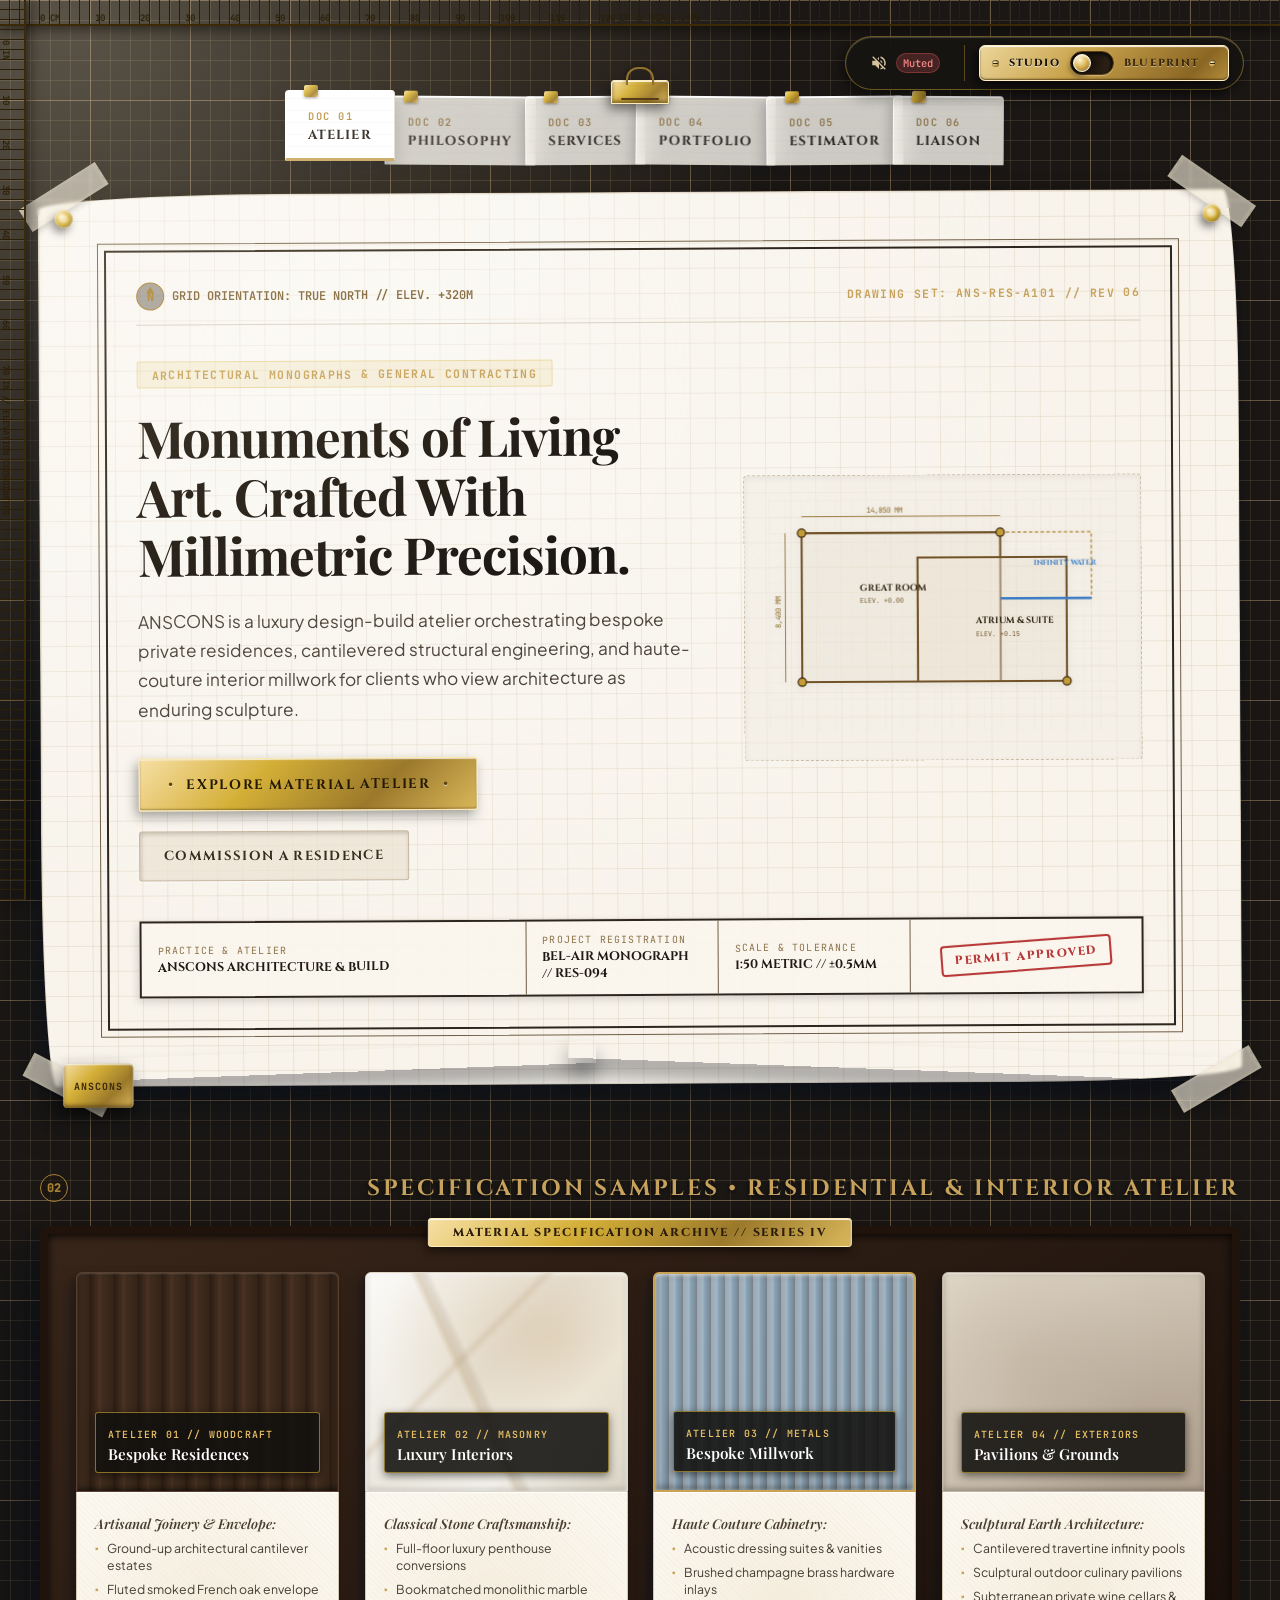
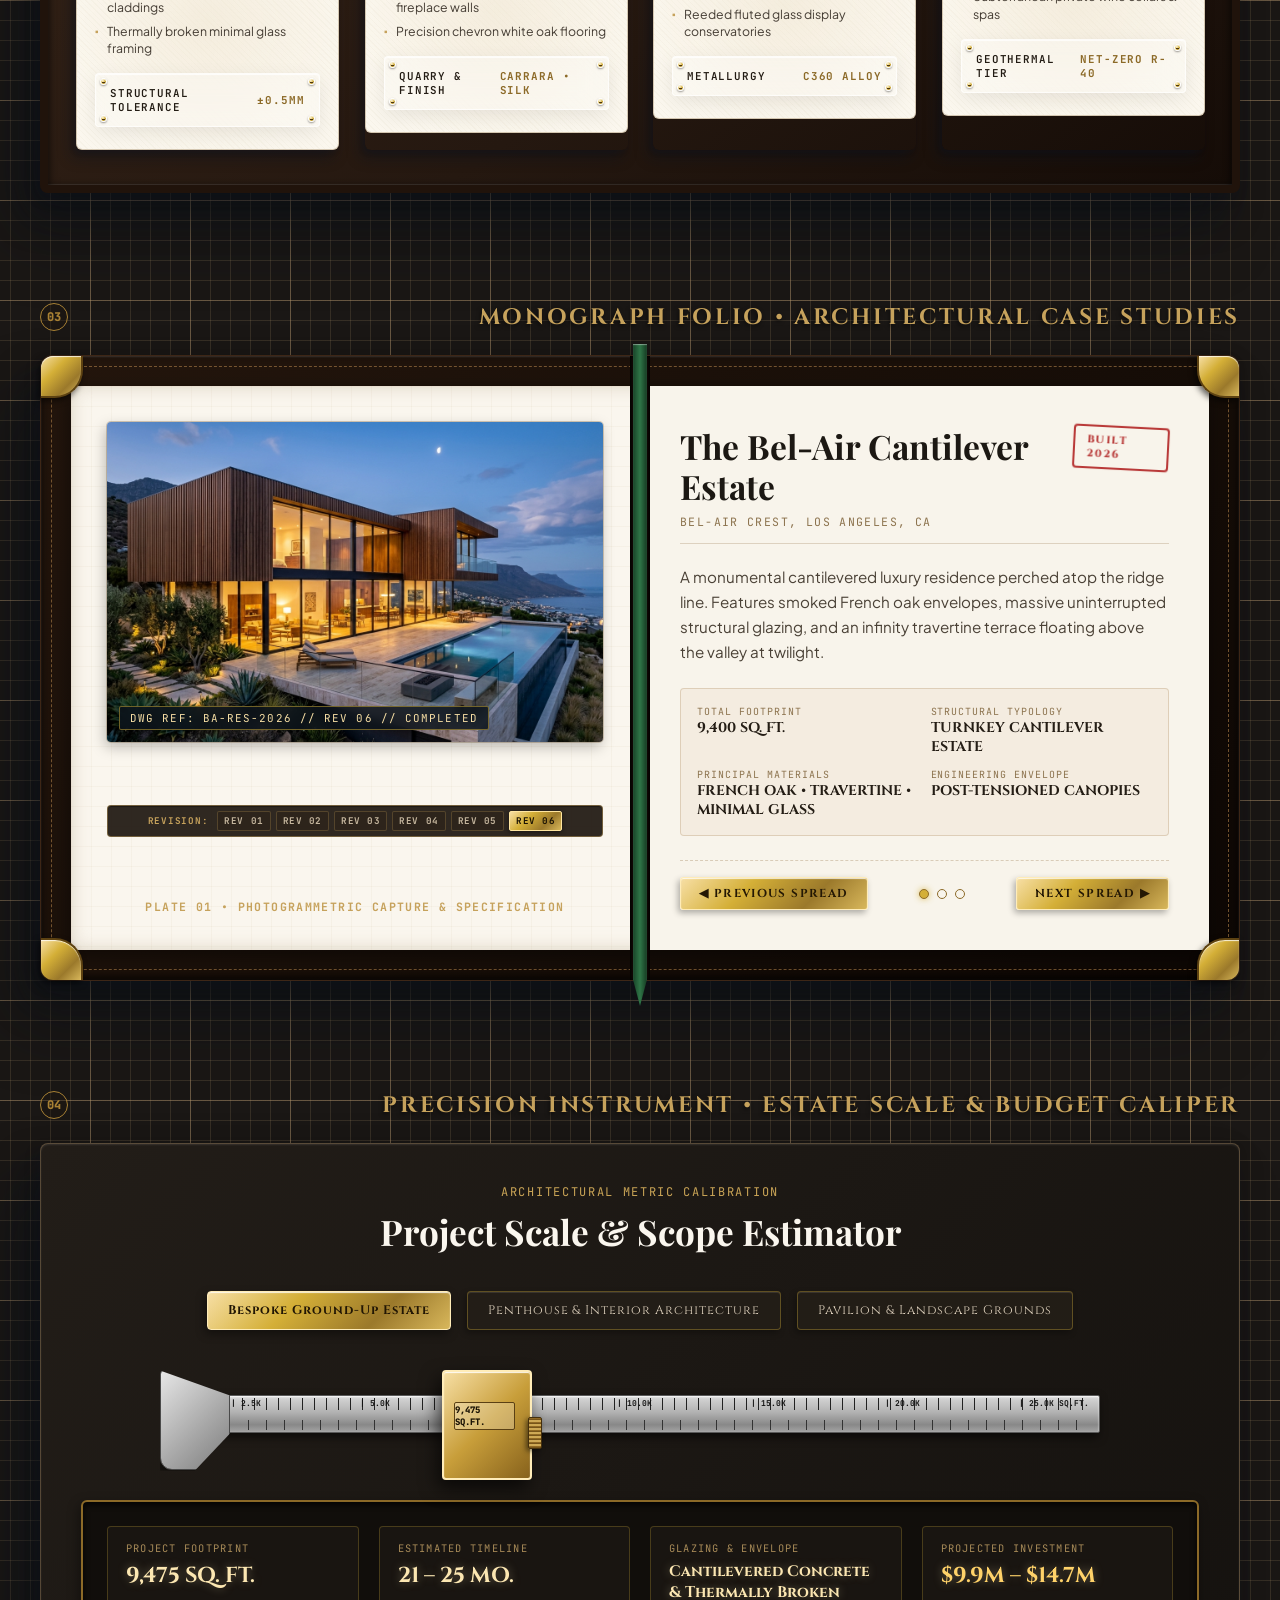
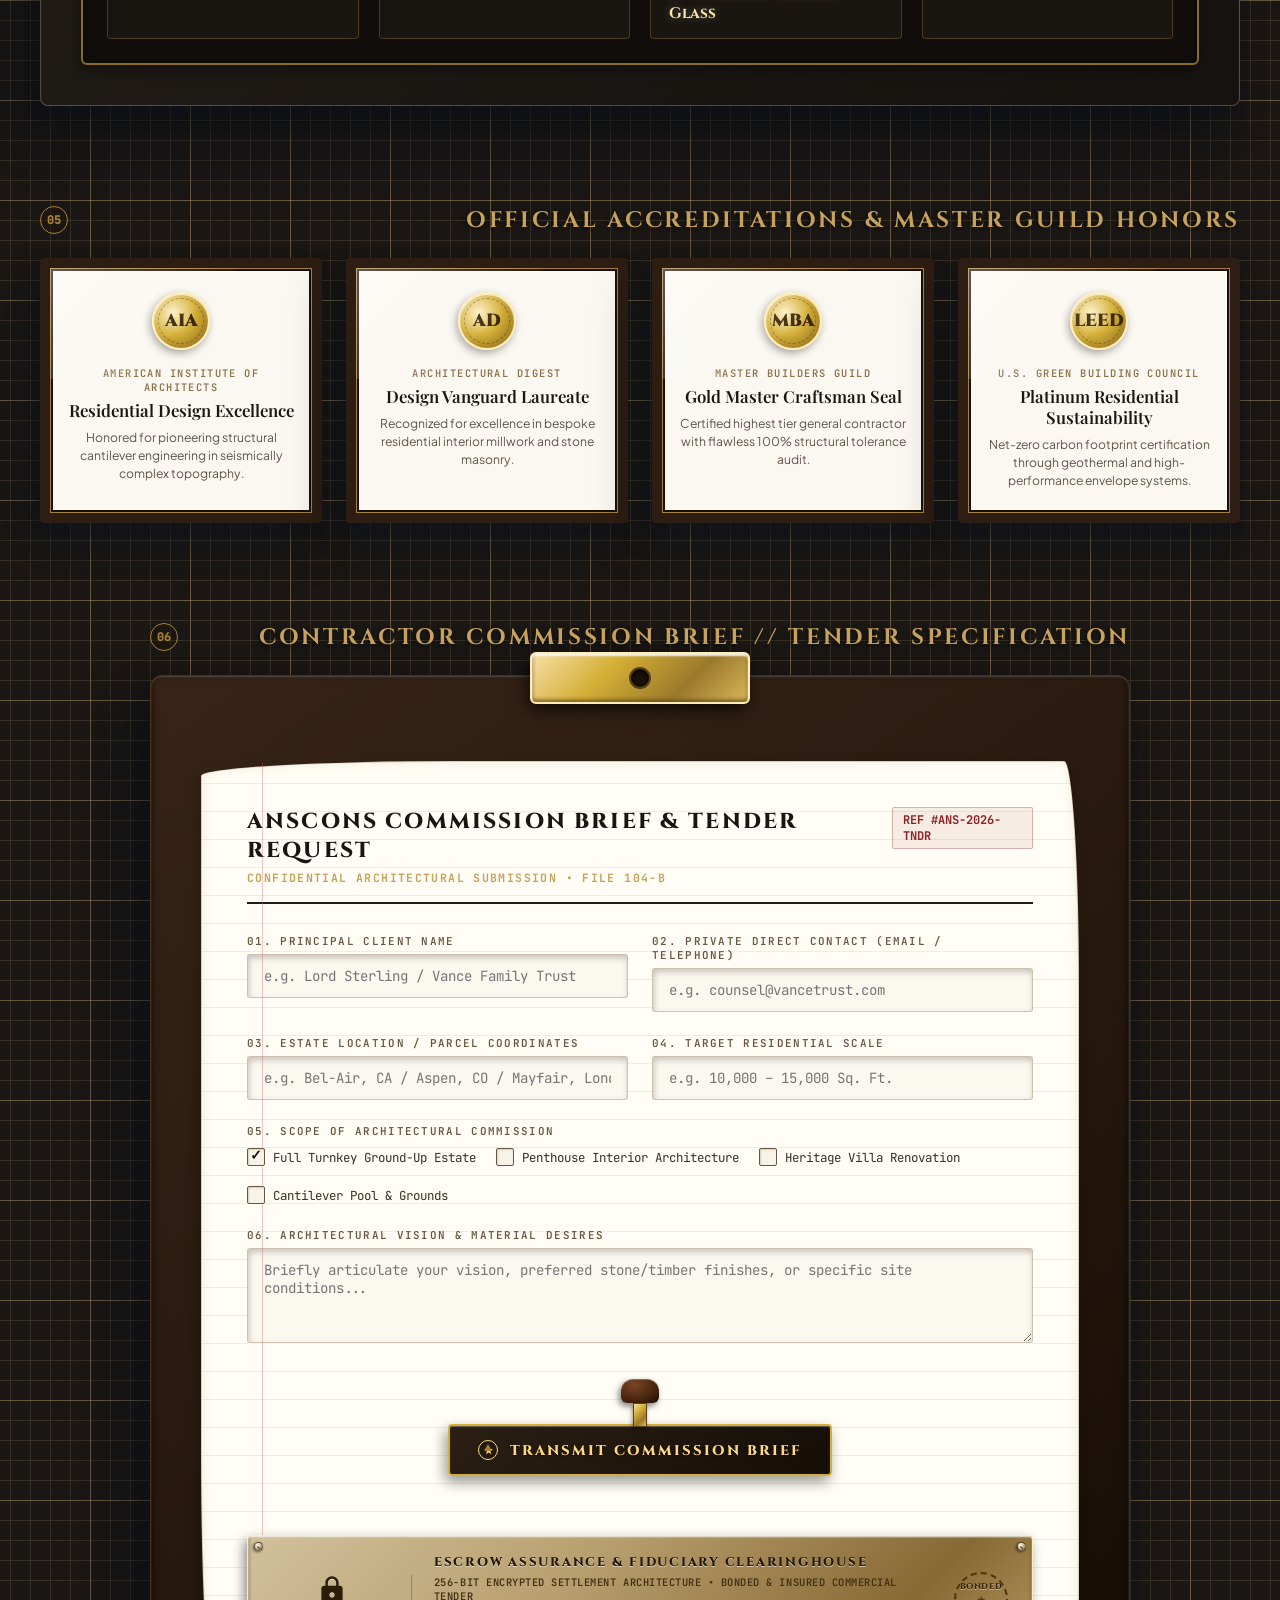
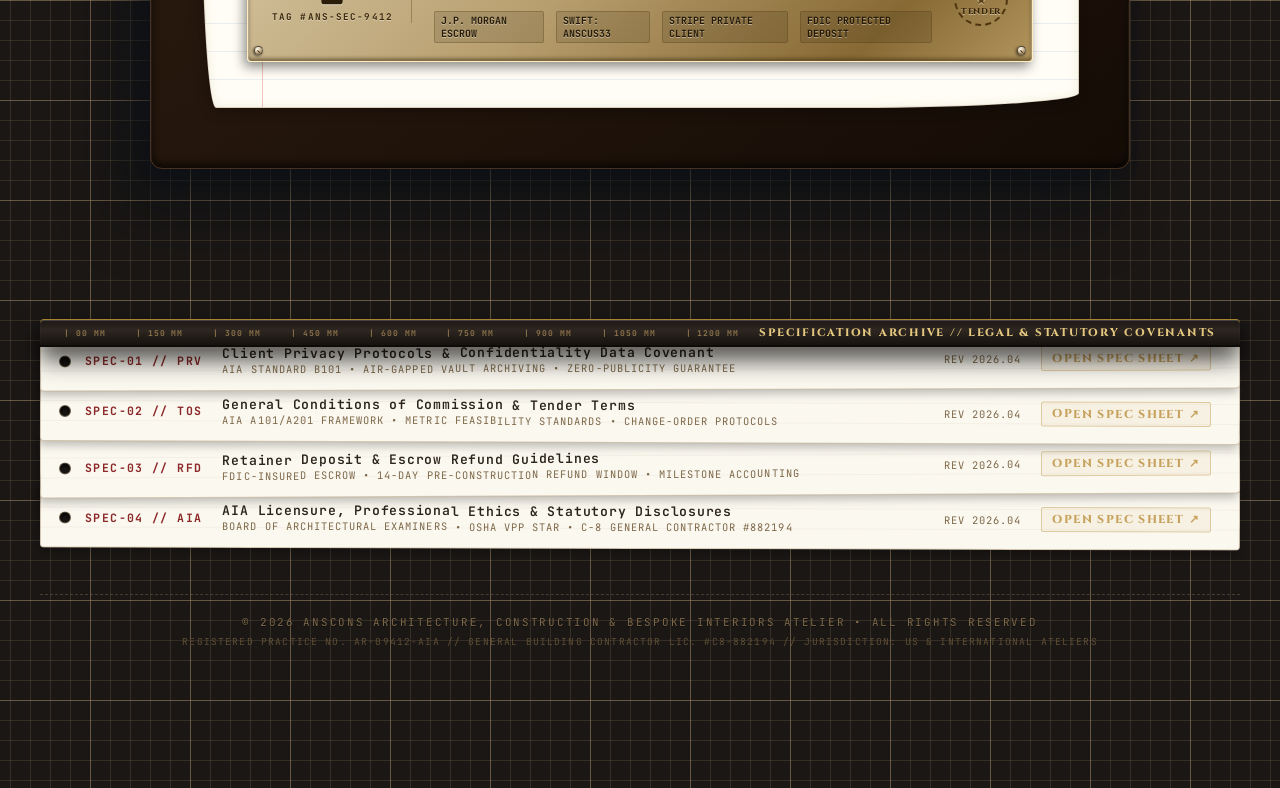
==== commit 6eb7f6cf: "Changed Navbar style, Added Architectural Revision Hierarchy in Index page, Dynamic CAD Overlays in " ====
--- a/index.html
+++ b/index.html
@@ -61,6 +61,48 @@
       </div>
     </div>
   </div>
+
+  <!-- State C: Persistent Architectural Control Rail (Precision Control Panel) -->
+  <nav class="architectural-control-rail" id="architectural-control-rail" aria-label="Architectural Control Rail">
+    <div class="rail-crest">
+      <div class="rail-screw" aria-hidden="true"></div>
+      <span class="rail-compass-pip" aria-hidden="true">▲</span>
+      <span class="rail-brand">ANSCONS</span>
+      <span class="rail-spec">INDEX RAIL</span>
+    </div>
+    <div class="rail-keys-track">
+      <a href="index.html" class="rail-key" data-doc="01" title="Atelier Master Drawing Sheet">
+        <span class="rail-key-code"> 01</span>
+        <span class="rail-key-name">ATELIER</span>
+        <span class="rail-indicator" aria-hidden="true"></span>
+      </a>
+      <a href="about.html" class="rail-key" data-doc="02" title="Philosophy &amp; Heritage Ledger">
+        <span class="rail-key-code"> 02</span>
+        <span class="rail-key-name">PHILOSOPHY</span>
+        <span class="rail-indicator" aria-hidden="true"></span>
+      </a>
+      <a href="services.html" class="rail-key" data-doc="03" title="Bespoke Architectural Services">
+        <span class="rail-key-code"> 03</span>
+        <span class="rail-key-name">SERVICES</span>
+        <span class="rail-indicator" aria-hidden="true"></span>
+      </a>
+      <a href="projects.html" class="rail-key" data-doc="04" title="Monograph Folio of Built Works">
+        <span class="rail-key-code"> 04</span>
+        <span class="rail-key-name">PORTFOLIO</span>
+        <span class="rail-indicator" aria-hidden="true"></span>
+      </a>
+      <a href="estimator.html" class="rail-key" data-doc="05" title="Scale Caliper Project Estimator">
+        <span class="rail-key-code"> 05</span>
+        <span class="rail-key-name">ESTIMATOR</span>
+        <span class="rail-indicator" aria-hidden="true"></span>
+      </a>
+      <a href="contact.html" class="rail-key" data-doc="06" title="Commission Liaison Brief">
+        <span class="rail-key-code"> 06</span>
+        <span class="rail-key-name">LIAISON</span>
+        <span class="rail-indicator" aria-hidden="true"></span>
+      </a>
+    </div>
+  </nav>
 
   <!-- Master Drafting Table Layout -->
   <div class="drafting-table">
@@ -370,10 +412,23 @@
           
           <!-- Left Page: Project Visual Render -->
           <div class="folio-page-left">
-            <div class="page-photo-frame">
+            <div class="page-photo-frame" id="folio-photo-frame" data-revision="rev-06">
               <img id="folio-photo-img" class="page-photo-img" src="assets/images/project-1-belair.jpg" alt="The Bel-Air Cantilever Estate">
               <div id="folio-overlay-tag" class="photo-blueprint-overlay-tag">DWG REF: BA-RES-2026 // REV 06</div>
-            </div>
+              <div id="folio-revision-sketch-layer" class="folio-revision-sketch-layer" aria-hidden="true"></div>
+            </div>
+
+            <!-- Drawing Revision Stepper -->
+            <div class="folio-revision-stepper" id="folio-revision-stepper" role="tablist" aria-label="Drawing Revision State">
+              <span class="folio-rev-label">REVISION:</span>
+              <button class="folio-rev-btn" data-rev="1" title="REV 01: Concept Massing">REV 01</button>
+              <button class="folio-rev-btn" data-rev="2" title="REV 02: Schematic Wireframe">REV 02</button>
+              <button class="folio-rev-btn" data-rev="3" title="REV 03: Structural Frame">REV 03</button>
+              <button class="folio-rev-btn" data-rev="4" title="REV 04: Material Spec">REV 04</button>
+              <button class="folio-rev-btn" data-rev="5" title="REV 05: Field Redlines">REV 05</button>
+              <button class="folio-rev-btn active" data-rev="6" title="REV 06: Completed As-Built">REV 06</button>
+            </div>
+
             <div class="arch-label" style="text-align: center; margin-top: 10px;">PLATE 01 • PHOTOGRAMMETRIC CAPTURE &amp; SPECIFICATION</div>
           </div>
 
--- a/css/nav.css
+++ b/css/nav.css
@@ -1,12 +1,9 @@
 /* ==========================================================================
-   ARCHITECTURAL TRACING PAPER (VELLUM) NAVIGATION
-   Lightweight, semi-opaque vellum strips held by brass blueprint clips
+   STATE A: HERO FILE INDEX (ORGANIC VELLUM DOCUMENT TABS)
    ========================================================================== */
 
 .tracing-nav-container {
-  position: sticky;
-  top: 14px;
-  z-index: 990;
+  position: relative;
   width: 100%;
   max-width: 1180px;
   margin: 0 auto 36px auto;
@@ -15,44 +12,30 @@
   align-items: flex-start;
   justify-content: center;
   pointer-events: none; /* Allow clicks through empty margins */
-}
-
-/* Condensed Sticky Dock: Keeps navbar permanently accessible while scrolling */
+  opacity: 1;
+  transform: translateY(0) scale(1);
+  transform-origin: top center;
+  transition: 
+    opacity 0.3s ease,
+    transform 0.35s cubic-bezier(0.2, 0.8, 0.2, 1),
+    filter 0.3s ease;
+  z-index: 90;
+}
+
+/* ==========================================================================
+   STATE B: SCROLL COMPRESSION (THE DOCUMENT TABS COMPRESS AWAY)
+   ========================================================================== */
+
+.tracing-nav-container.file-index-compressed {
+  opacity: 0;
+  transform: translateY(-24px) scale(0.95);
+  pointer-events: none;
+  filter: blur(2px);
+}
+
+/* Backward compatibility fallback */
 .tracing-nav-container.docked-sticky {
   top: 40px;
-}
-
-.tracing-nav-container.docked-sticky .tracing-nav-track {
-  background: rgba(26, 22, 19, 0.88);
-  backdrop-filter: blur(16px);
-  -webkit-backdrop-filter: blur(16px);
-  padding: 8px 18px 4px 18px;
-  border-radius: 6px;
-  border: 1px solid rgba(212, 175, 55, 0.45);
-  box-shadow: 
-    0 12px 32px rgba(0, 0, 0, 0.6),
-    inset 0 1px 1px rgba(255, 255, 255, 0.25);
-  transform: translateY(-2px);
-}
-
-.tracing-nav-container.docked-sticky .vellum-tab {
-  padding: 9px 18px 7px 18px;
-  background: rgba(255, 253, 248, 0.94);
-  box-shadow: -2px 4px 10px rgba(0, 0, 0, 0.3);
-}
-
-body.blueprint-mode .tracing-nav-container.docked-sticky .tracing-nav-track,
-body[data-theme="cyanotype"] .tracing-nav-container.docked-sticky .tracing-nav-track {
-  background: rgba(8, 24, 42, 0.88);
-  border-color: rgba(90, 160, 230, 0.5);
-  box-shadow: 
-    0 12px 32px rgba(2, 6, 12, 0.7),
-    inset 0 1px 1px rgba(120, 200, 255, 0.2);
-}
-
-body.blueprint-mode .tracing-nav-container.docked-sticky .vellum-tab,
-body[data-theme="cyanotype"] .tracing-nav-container.docked-sticky .vellum-tab {
-  background: rgba(14, 38, 64, 0.92);
 }
 
 .tracing-nav-track {
@@ -262,3 +245,368 @@
     -6px 14px 26px rgba(1, 4, 8, 0.7),
     0 0 15px rgba(100, 200, 255, 0.2);
 }
+
+/* ==========================================================================
+   STATE C: PERSISTENT ARCHITECTURAL CONTROL RAIL (PRECISION CONTROL PANEL)
+   Deploys deliberately on scroll: FILE INDEX -> CONTROL PANEL
+   ========================================================================== */
+
+.architectural-control-rail {
+  position: fixed;
+  top: 22px;
+  left: 50%;
+  transform: translateX(-50%) translateY(-100px);
+  opacity: 0;
+  pointer-events: none;
+  z-index: 1050;
+  display: flex;
+  align-items: center;
+  gap: 12px;
+  padding: 5px 8px 5px 16px;
+  background: linear-gradient(180deg, #241d17 0%, #17130f 60%, #100d0a 100%);
+  border: 1.5px solid #c6a25c;
+  border-radius: 40px;
+  box-shadow: 
+    0 14px 38px rgba(0, 0, 0, 0.72),
+    0 2px 6px rgba(0, 0, 0, 0.4),
+    inset 0 1px 1px rgba(255, 235, 175, 0.45),
+    inset 0 -1px 2px rgba(0, 0, 0, 0.9);
+  backdrop-filter: blur(16px);
+  -webkit-backdrop-filter: blur(16px);
+  transition: 
+    transform 0.4s cubic-bezier(0.16, 1, 0.3, 1),
+    opacity 0.3s ease,
+    border-color 0.3s ease,
+    background 0.3s ease;
+  user-select: none;
+}
+
+/* State C Active Entry */
+.architectural-control-rail.control-rail-active {
+  transform: translateX(-50%) translateY(0);
+  opacity: 1;
+  pointer-events: auto;
+}
+
+/* Left Flank: Milled Instrument Brand Crest */
+.rail-crest {
+  display: flex;
+  align-items: center;
+  gap: 8px;
+  padding-right: 12px;
+  border-right: 1px solid rgba(198, 162, 92, 0.35);
+}
+
+.rail-screw {
+  width: 6px;
+  height: 6px;
+  border-radius: 50%;
+  background: radial-gradient(circle at 35% 35%, #fff2cf 0%, #b8923a 60%, #583f12 100%);
+  box-shadow: inset 0 1px 1px rgba(0,0,0,0.6);
+  position: relative;
+}
+
+.rail-screw::after {
+  content: '';
+  position: absolute;
+  top: 2.5px;
+  left: 1px;
+  right: 1px;
+  height: 1px;
+  background: #382607;
+}
+
+.rail-compass-pip {
+  font-size: 0.65rem;
+  color: var(--brass-gold);
+  line-height: 1;
+  text-shadow: 0 0 6px rgba(212, 175, 55, 0.5);
+}
+
+.rail-brand {
+  font-family: var(--font-title-arch);
+  font-size: 0.74rem;
+  font-weight: 800;
+  letter-spacing: 0.16em;
+  color: #ffeaae;
+  text-shadow: 0 1px 2px rgba(0,0,0,0.8);
+}
+
+.rail-spec {
+  font-family: var(--font-mono);
+  font-size: 0.58rem;
+  font-weight: 600;
+  letter-spacing: 0.12em;
+  color: rgba(198, 162, 92, 0.7);
+}
+
+/* Center Track: Discrete Milled Document Selectors */
+.rail-keys-track {
+  display: flex;
+  align-items: center;
+  gap: 6px;
+}
+
+.rail-key {
+  position: relative;
+  display: inline-flex;
+  align-items: center;
+  gap: 7px;
+  padding: 6px 12px;
+  background: rgba(32, 26, 21, 0.85);
+  border: 1px solid rgba(198, 162, 92, 0.25);
+  border-radius: 20px;
+  text-decoration: none;
+  cursor: pointer;
+  box-shadow: 
+    inset 0 1px 0 rgba(255, 255, 255, 0.08),
+    0 1px 3px rgba(0, 0, 0, 0.4);
+  transition: 
+    transform 0.2s cubic-bezier(0.34, 1.56, 0.64, 1),
+    background-color 0.2s ease,
+    border-color 0.2s ease,
+    box-shadow 0.2s ease;
+}
+
+.rail-key:hover {
+  background: rgba(198, 162, 92, 0.18);
+  border-color: rgba(212, 175, 55, 0.6);
+  transform: translateY(-1.5px);
+  box-shadow: 
+    inset 0 1px 0 rgba(255, 255, 255, 0.2),
+    0 3px 8px rgba(0, 0, 0, 0.5);
+}
+
+.rail-key-code {
+  font-family: var(--font-mono);
+  font-size: 0.62rem;
+  font-weight: 700;
+  letter-spacing: 0.1em;
+  color: #c6a25c;
+  transition: color 0.2s ease;
+}
+
+.rail-key-name {
+  font-family: var(--font-title-arch);
+  font-size: 0.7rem;
+  font-weight: 700;
+  letter-spacing: 0.08em;
+  color: #d8cdbe;
+  transition: color 0.2s ease;
+}
+
+/* Miniature Illuminated Indicator Pip */
+.rail-indicator {
+  width: 5px;
+  height: 5px;
+  border-radius: 50%;
+  background: #3a2e1d;
+  border: 0.5px solid rgba(198, 162, 92, 0.3);
+  transition: all 0.25s ease;
+  flex-shrink: 0;
+}
+
+.rail-key:hover .rail-key-name {
+  color: #fff4db;
+}
+
+.rail-key:hover .rail-indicator {
+  background: #7d602a;
+  box-shadow: 0 0 4px rgba(212, 175, 55, 0.4);
+}
+
+/* Active Key State (Lit Machine Switch) */
+.rail-key.active {
+  background: linear-gradient(180deg, rgba(212, 175, 55, 0.26) 0%, rgba(130, 95, 25, 0.38) 100%);
+  border-color: #ffd875;
+  box-shadow: 
+    inset 0 1px 1px rgba(255, 255, 255, 0.4),
+    inset 0 -1px 2px rgba(50, 35, 10, 0.6),
+    0 2px 8px rgba(0, 0, 0, 0.5);
+  transform: translateY(0);
+}
+
+.rail-key.active .rail-key-code {
+  color: #ffe6a0;
+}
+
+.rail-key.active .rail-key-name {
+  color: #ffffff;
+  text-shadow: 0 1px 3px rgba(0, 0, 0, 0.9);
+}
+
+.rail-key.active .rail-indicator {
+  background: #ffd875;
+  border-color: #fff5d1;
+  box-shadow: 
+    0 0 6px #ffd875,
+    0 0 12px rgba(255, 216, 117, 0.8);
+}
+
+/* ==========================================================================
+   CYANOTYPE BLUEPRINT MODE: CONTROL PANEL ADAPTATION
+   ========================================================================== */
+
+body.blueprint-mode .architectural-control-rail,
+body[data-theme="cyanotype"] .architectural-control-rail {
+  background: linear-gradient(180deg, #091f35 0%, #051322 60%, #030c17 100%);
+  border-color: #64ffda;
+  box-shadow: 
+    0 14px 38px rgba(2, 6, 12, 0.85),
+    0 2px 6px rgba(0, 0, 0, 0.6),
+    inset 0 1px 1px rgba(100, 255, 218, 0.4),
+    inset 0 -1px 2px rgba(1, 4, 8, 0.95);
+}
+
+body.blueprint-mode .rail-crest,
+body[data-theme="cyanotype"] .rail-crest {
+  border-right-color: rgba(100, 255, 218, 0.35);
+}
+
+body.blueprint-mode .rail-screw,
+body[data-theme="cyanotype"] .rail-screw {
+  background: radial-gradient(circle at 35% 35%, #e1f3ff 0%, #52a7eb 60%, #17528a 100%);
+}
+
+body.blueprint-mode .rail-compass-pip,
+body[data-theme="cyanotype"] .rail-compass-pip {
+  color: #64ffda;
+  text-shadow: 0 0 6px rgba(100, 255, 218, 0.6);
+}
+
+body.blueprint-mode .rail-brand,
+body[data-theme="cyanotype"] .rail-brand {
+  color: #e6f6ff;
+}
+
+body.blueprint-mode .rail-spec,
+body[data-theme="cyanotype"] .rail-spec {
+  color: rgba(100, 255, 218, 0.7);
+}
+
+body.blueprint-mode .rail-key,
+body[data-theme="cyanotype"] .rail-key {
+  background: rgba(10, 28, 48, 0.85);
+  border-color: rgba(100, 255, 218, 0.25);
+}
+
+body.blueprint-mode .rail-key:hover,
+body[data-theme="cyanotype"] .rail-key:hover {
+  background: rgba(100, 255, 218, 0.16);
+  border-color: rgba(100, 255, 218, 0.6);
+}
+
+body.blueprint-mode .rail-key-code,
+body[data-theme="cyanotype"] .rail-key-code {
+  color: #64ffda;
+}
+
+body.blueprint-mode .rail-key-name,
+body[data-theme="cyanotype"] .rail-key-name {
+  color: #bcd9f5;
+}
+
+body.blueprint-mode .rail-key:hover .rail-key-name,
+body[data-theme="cyanotype"] .rail-key:hover .rail-key-name {
+  color: #ffffff;
+}
+
+body.blueprint-mode .rail-indicator,
+body[data-theme="cyanotype"] .rail-indicator {
+  background: #0d2842;
+  border-color: rgba(100, 255, 218, 0.3);
+}
+
+body.blueprint-mode .rail-key.active,
+body[data-theme="cyanotype"] .rail-key.active {
+  background: linear-gradient(180deg, rgba(100, 255, 218, 0.22) 0%, rgba(20, 80, 140, 0.35) 100%);
+  border-color: #64ffda;
+  box-shadow: 
+    inset 0 1px 1px rgba(255, 255, 255, 0.4),
+    inset 0 -1px 2px rgba(2, 6, 12, 0.7),
+    0 2px 8px rgba(0, 0, 0, 0.6);
+}
+
+body.blueprint-mode .rail-key.active .rail-key-code,
+body[data-theme="cyanotype"] .rail-key.active .rail-key-code {
+  color: #a6f7e2;
+}
+
+body.blueprint-mode .rail-key.active .rail-key-name,
+body[data-theme="cyanotype"] .rail-key.active .rail-key-name {
+  color: #ffffff;
+}
+
+body.blueprint-mode .rail-key.active .rail-indicator,
+body[data-theme="cyanotype"] .rail-key.active .rail-indicator {
+  background: #64ffda;
+  border-color: #e6fffb;
+  box-shadow: 
+    0 0 6px #64ffda,
+    0 0 12px rgba(100, 255, 218, 0.9);
+}
+
+body.blueprint-mode .rail-origin-pip,
+body[data-theme="cyanotype"] .rail-origin-pip {
+  background: rgba(8, 24, 42, 0.9);
+  border-color: rgba(100, 255, 218, 0.4);
+  color: #d6f6ff;
+}
+
+body.blueprint-mode .rail-origin-pip:hover,
+body[data-theme="cyanotype"] .rail-origin-pip:hover {
+  background: linear-gradient(135deg, #64ffda 0%, #3e8bcc 100%);
+  color: #051220;
+}
+
+/* ==========================================================================
+   RESPONSIVE ADAPTATIONS: ARCHITECTURAL CONTROL RAIL
+   ========================================================================== */
+
+@media (max-width: 1180px) {
+  .rail-spec {
+    display: none;
+  }
+}
+
+@media (max-width: 1024px) {
+  .rail-crest {
+    padding-right: 8px;
+    gap: 5px;
+  }
+  .rail-key-code {
+    display: none;
+  }
+  .rail-key {
+    padding: 6px 10px;
+    gap: 5px;
+  }
+}
+
+@media (max-width: 768px) {
+  .architectural-control-rail {
+    top: 60px;
+    max-width: calc(100vw - 20px);
+    padding: 4px 6px;
+    gap: 6px;
+    overflow-x: auto;
+    scrollbar-width: none;
+  }
+  .architectural-control-rail::-webkit-scrollbar {
+    display: none;
+  }
+  .rail-crest,
+  .rail-origin-pip {
+    display: none;
+  }
+  .rail-key-name {
+    display: none;
+  }
+  .rail-key-code {
+    display: inline-block;
+    font-size: 0.65rem;
+  }
+  .rail-key {
+    padding: 6px 8px;
+  }
+}
--- a/css/portfolio.css
+++ b/css/portfolio.css
@@ -378,3 +378,107 @@
   box-shadow: -3px 5px 10px rgba(0,0,0,0.4);
 }
 
+/* ==========================================================================
+   FOLIO DRAWING REVISION STEPPER (INDEX.HTML PORTFOLIO SPREAD)
+   ========================================================================== */
+
+.folio-revision-stepper {
+  display: flex;
+  align-items: center;
+  justify-content: center;
+  flex-wrap: wrap;
+  gap: 5px;
+  margin-top: 10px;
+  padding: 5px 8px;
+  background: rgba(30, 22, 16, 0.92);
+  border: 1px solid rgba(198, 162, 92, 0.45);
+  border-radius: 4px;
+  box-shadow: inset 0 1px 1px rgba(0,0,0,0.4);
+}
+
+body.blueprint-mode .folio-revision-stepper,
+body[data-theme="cyanotype"] .folio-revision-stepper {
+  background: rgba(8, 24, 42, 0.92);
+  border-color: rgba(100, 255, 218, 0.45);
+}
+
+.folio-rev-label {
+  font-family: var(--font-mono);
+  font-size: 0.58rem;
+  font-weight: 700;
+  color: var(--brass-gold);
+  letter-spacing: 0.08em;
+  margin-right: 4px;
+}
+
+body.blueprint-mode .folio-rev-label,
+body[data-theme="cyanotype"] .folio-rev-label {
+  color: #64ffda;
+}
+
+.folio-rev-btn {
+  background: rgba(45, 35, 25, 0.65);
+  border: 1px solid rgba(198, 162, 92, 0.25);
+  border-radius: 2px;
+  color: #c4b59d;
+  font-family: var(--font-mono);
+  font-size: 0.58rem;
+  font-weight: 700;
+  letter-spacing: 0.06em;
+  padding: 3px 6px;
+  cursor: pointer;
+  transition: all 0.2s ease;
+}
+
+.folio-rev-btn:hover {
+  background: rgba(198, 162, 92, 0.22);
+  border-color: rgba(212, 175, 55, 0.6);
+  color: #fff2cf;
+}
+
+.folio-rev-btn.active {
+  background: var(--brass-gradient);
+  border-color: #ffe6a0;
+  color: #1a1204;
+  box-shadow: 0 1px 4px rgba(0, 0, 0, 0.5);
+}
+
+body.blueprint-mode .folio-rev-btn,
+body[data-theme="cyanotype"] .folio-rev-btn {
+  background: rgba(10, 28, 48, 0.7);
+  border-color: rgba(100, 255, 218, 0.25);
+  color: #bcd9f5;
+}
+
+body.blueprint-mode .folio-rev-btn.active,
+body[data-theme="cyanotype"] .folio-rev-btn.active {
+  background: linear-gradient(135deg, #64ffda 0%, #3e8bcc 100%);
+  border-color: #e6fffb;
+  color: #051220;
+}
+
+/* Photo Frame Revision Visual Filters */
+.page-photo-frame[data-revision="rev-01"] img {
+  filter: sepia(0.85) contrast(140%) brightness(0.9) hue-rotate(5deg);
+}
+
+.page-photo-frame[data-revision="rev-02"] img {
+  filter: grayscale(100%) contrast(180%) invert(0.08);
+}
+
+.page-photo-frame[data-revision="rev-03"] img {
+  filter: invert(0.85) hue-rotate(185deg) contrast(140%);
+}
+
+.page-photo-frame[data-revision="rev-04"] img {
+  filter: contrast(130%) saturate(0.65);
+}
+
+.page-photo-frame[data-revision="rev-05"] img {
+  filter: contrast(120%) brightness(0.95);
+}
+
+.page-photo-frame[data-revision="rev-06"] img {
+  filter: none;
+}
+
